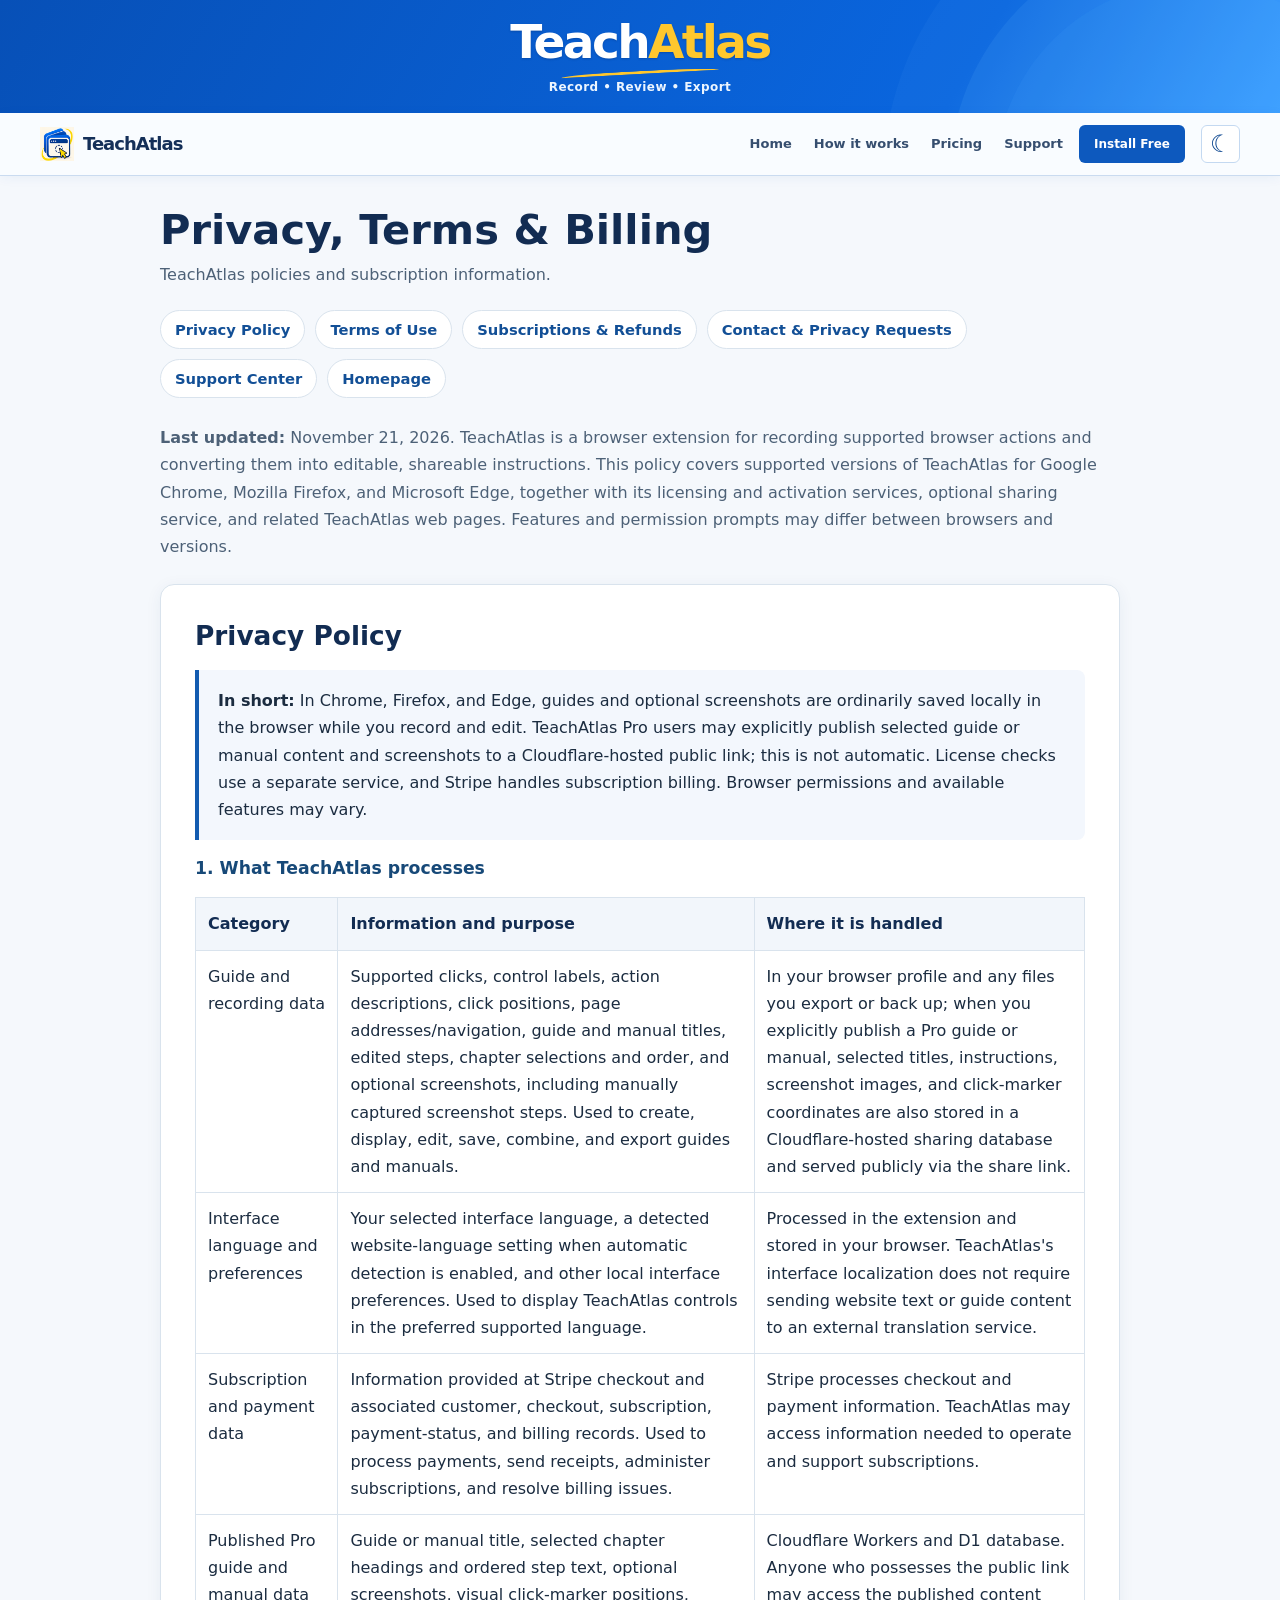
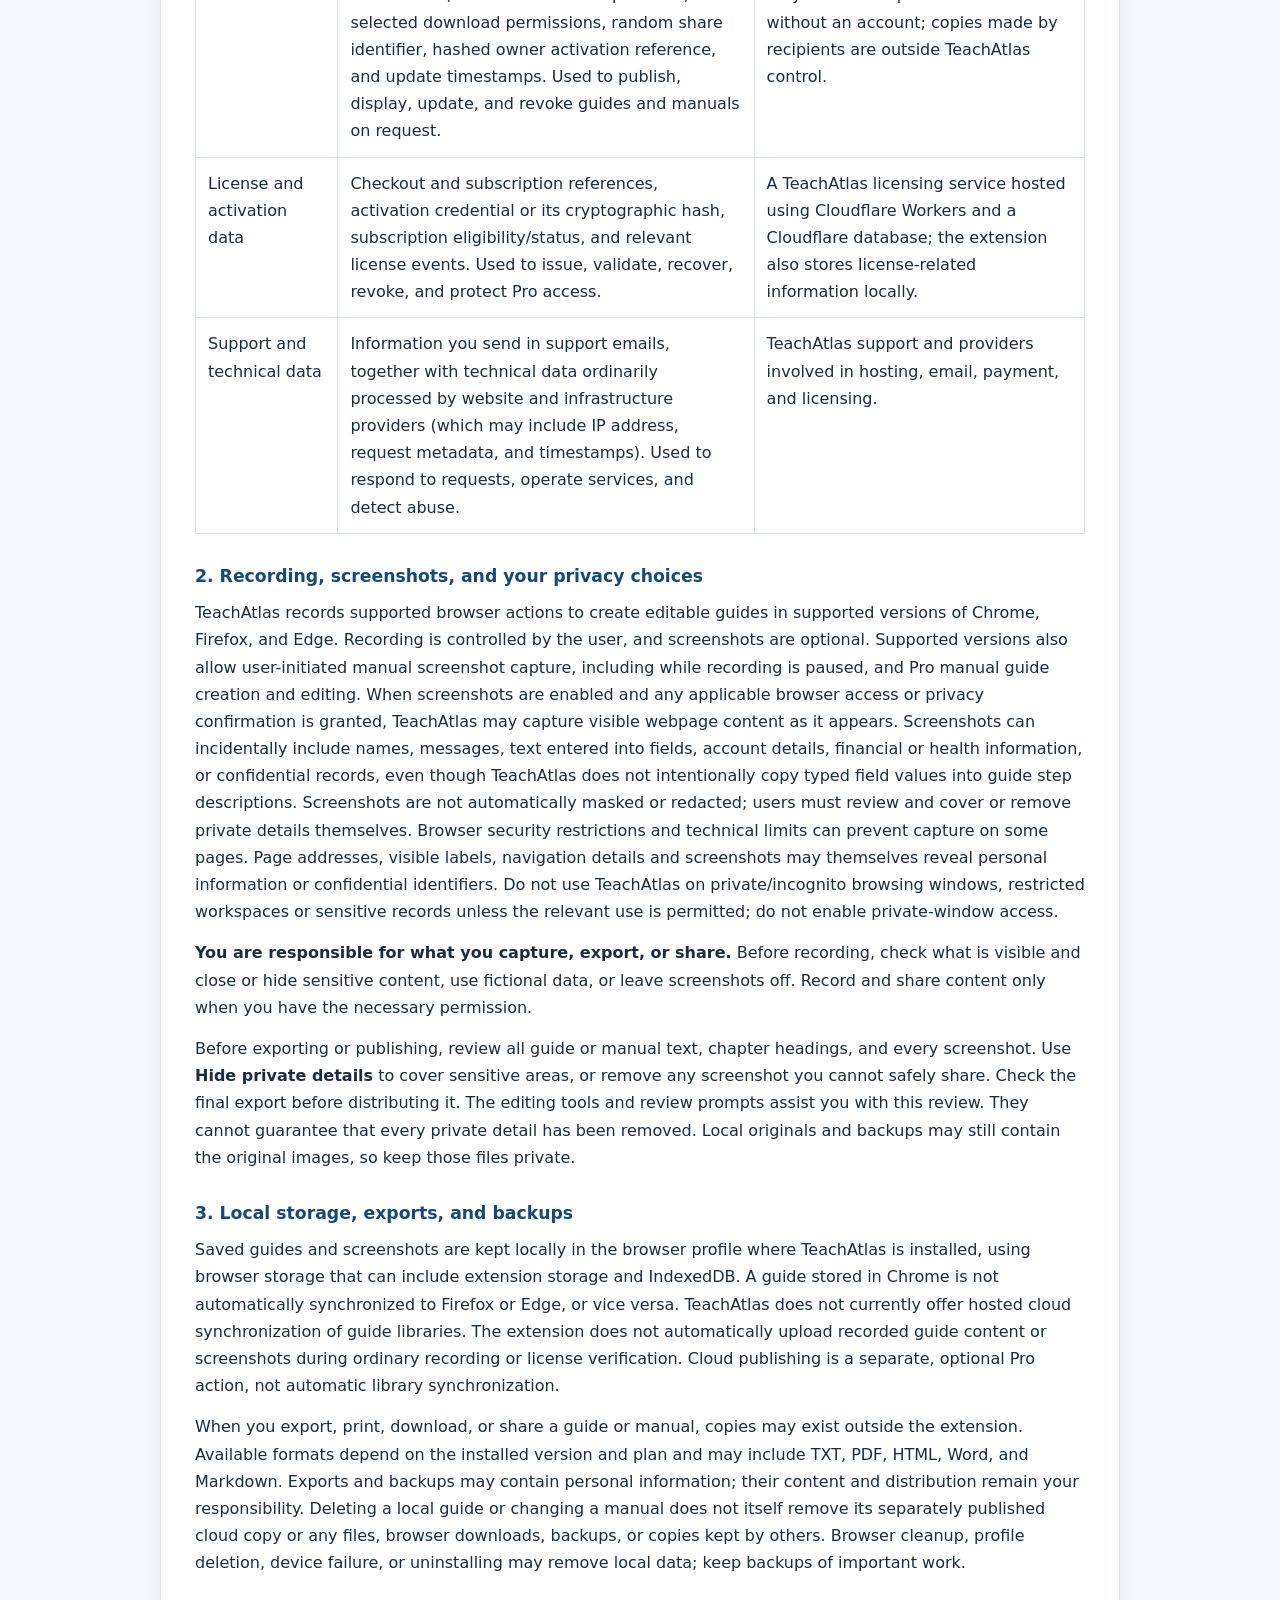
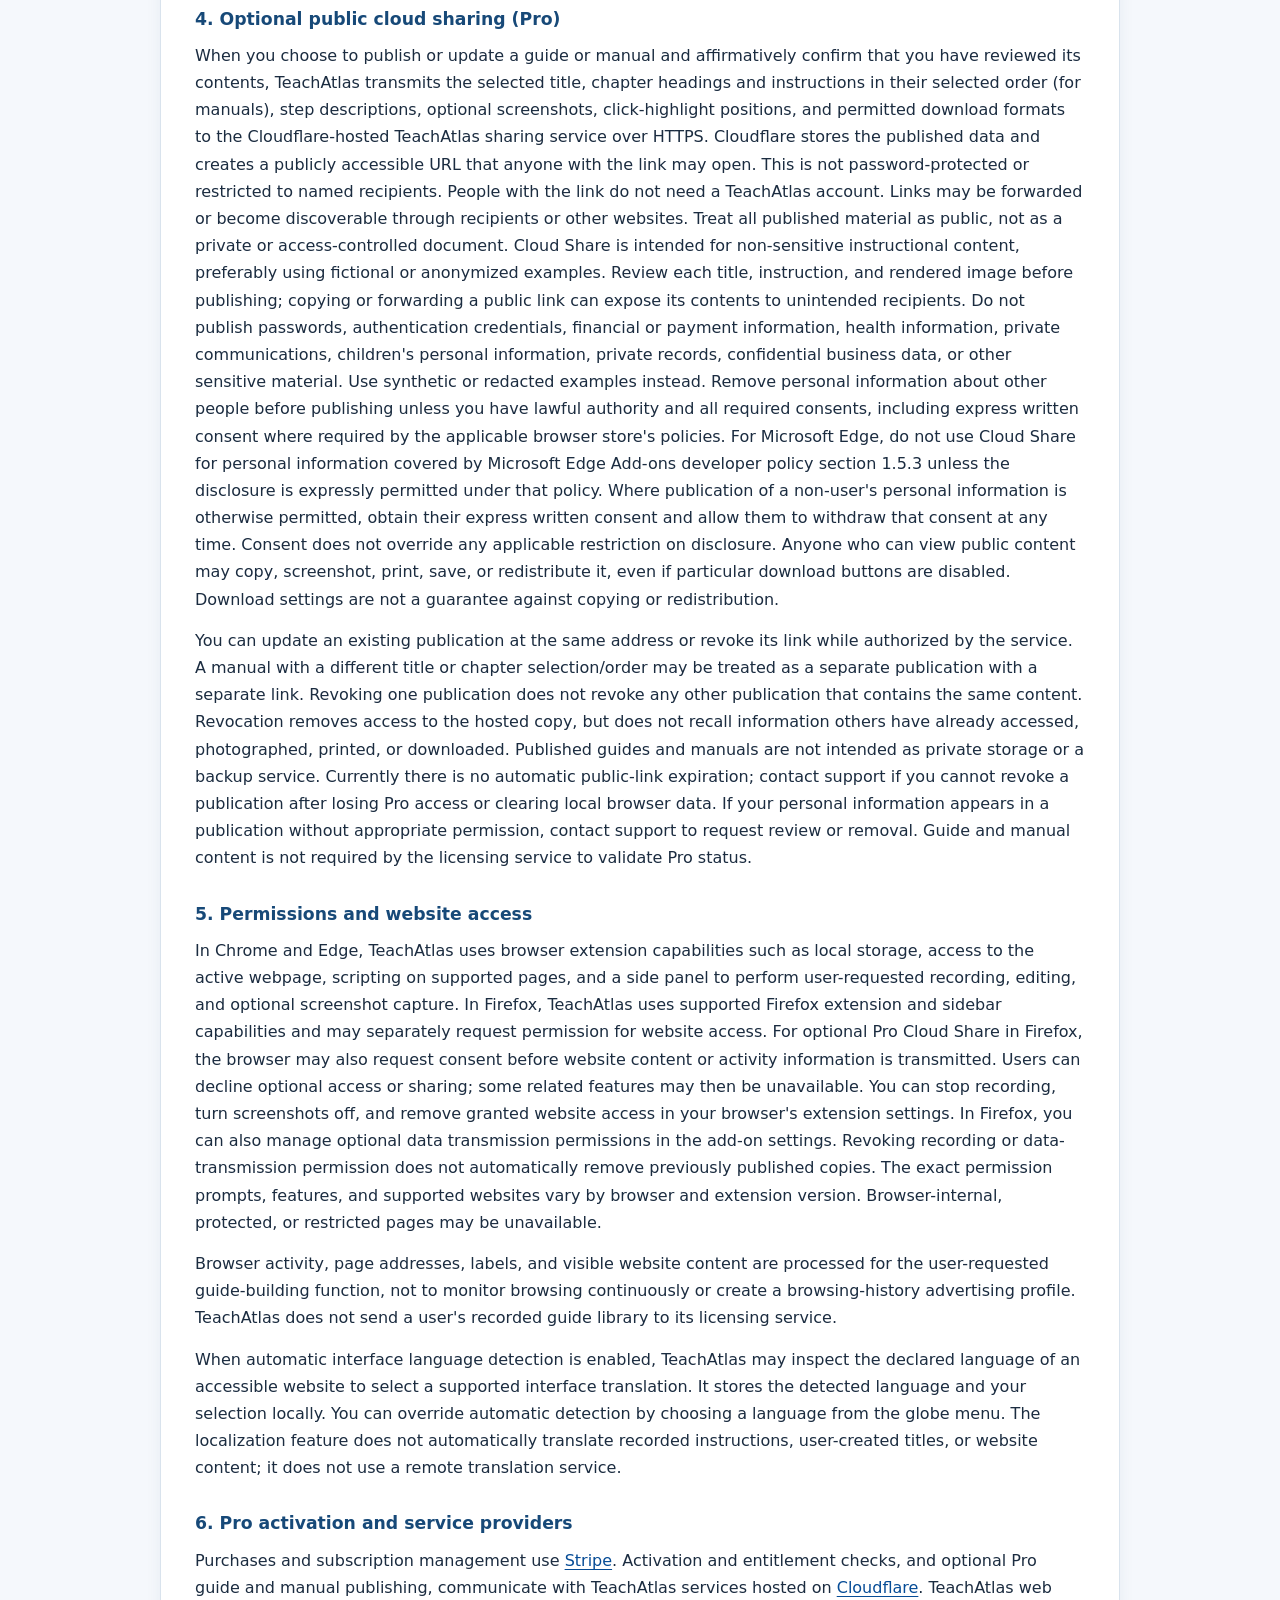
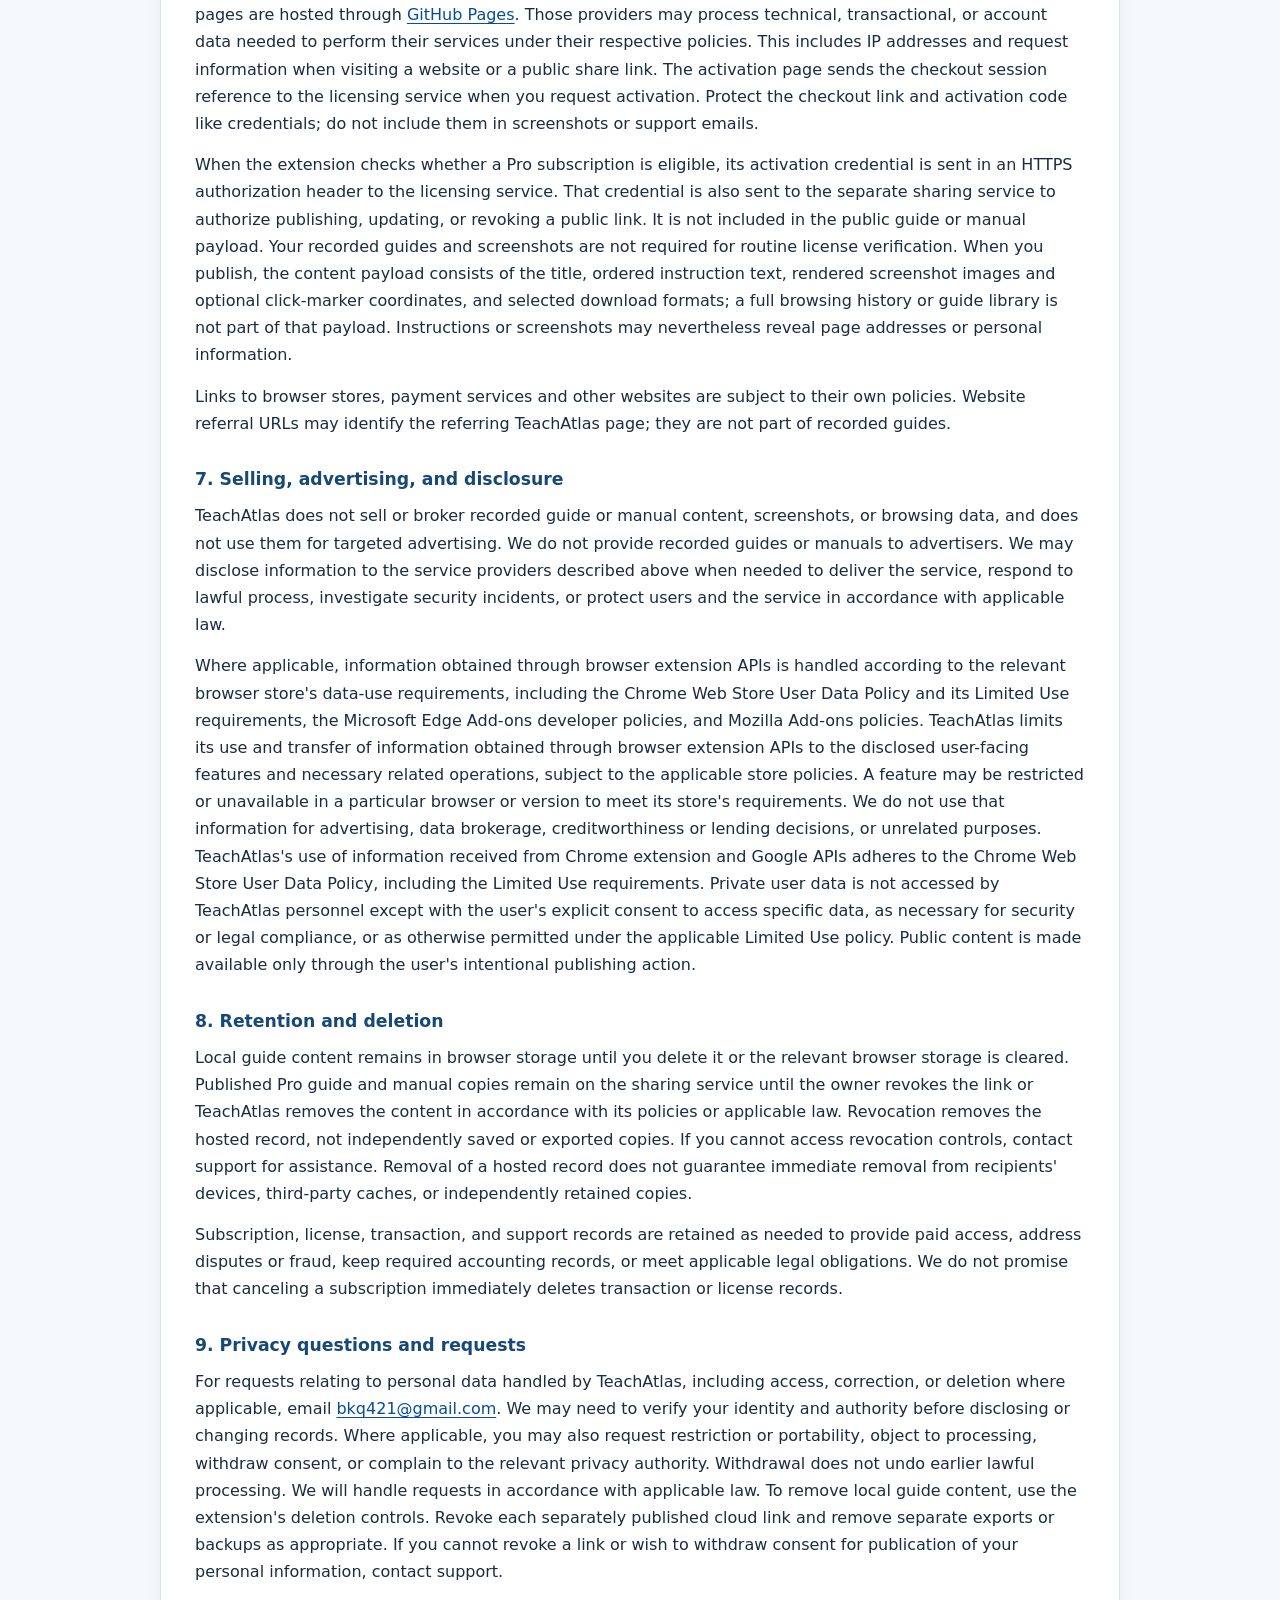
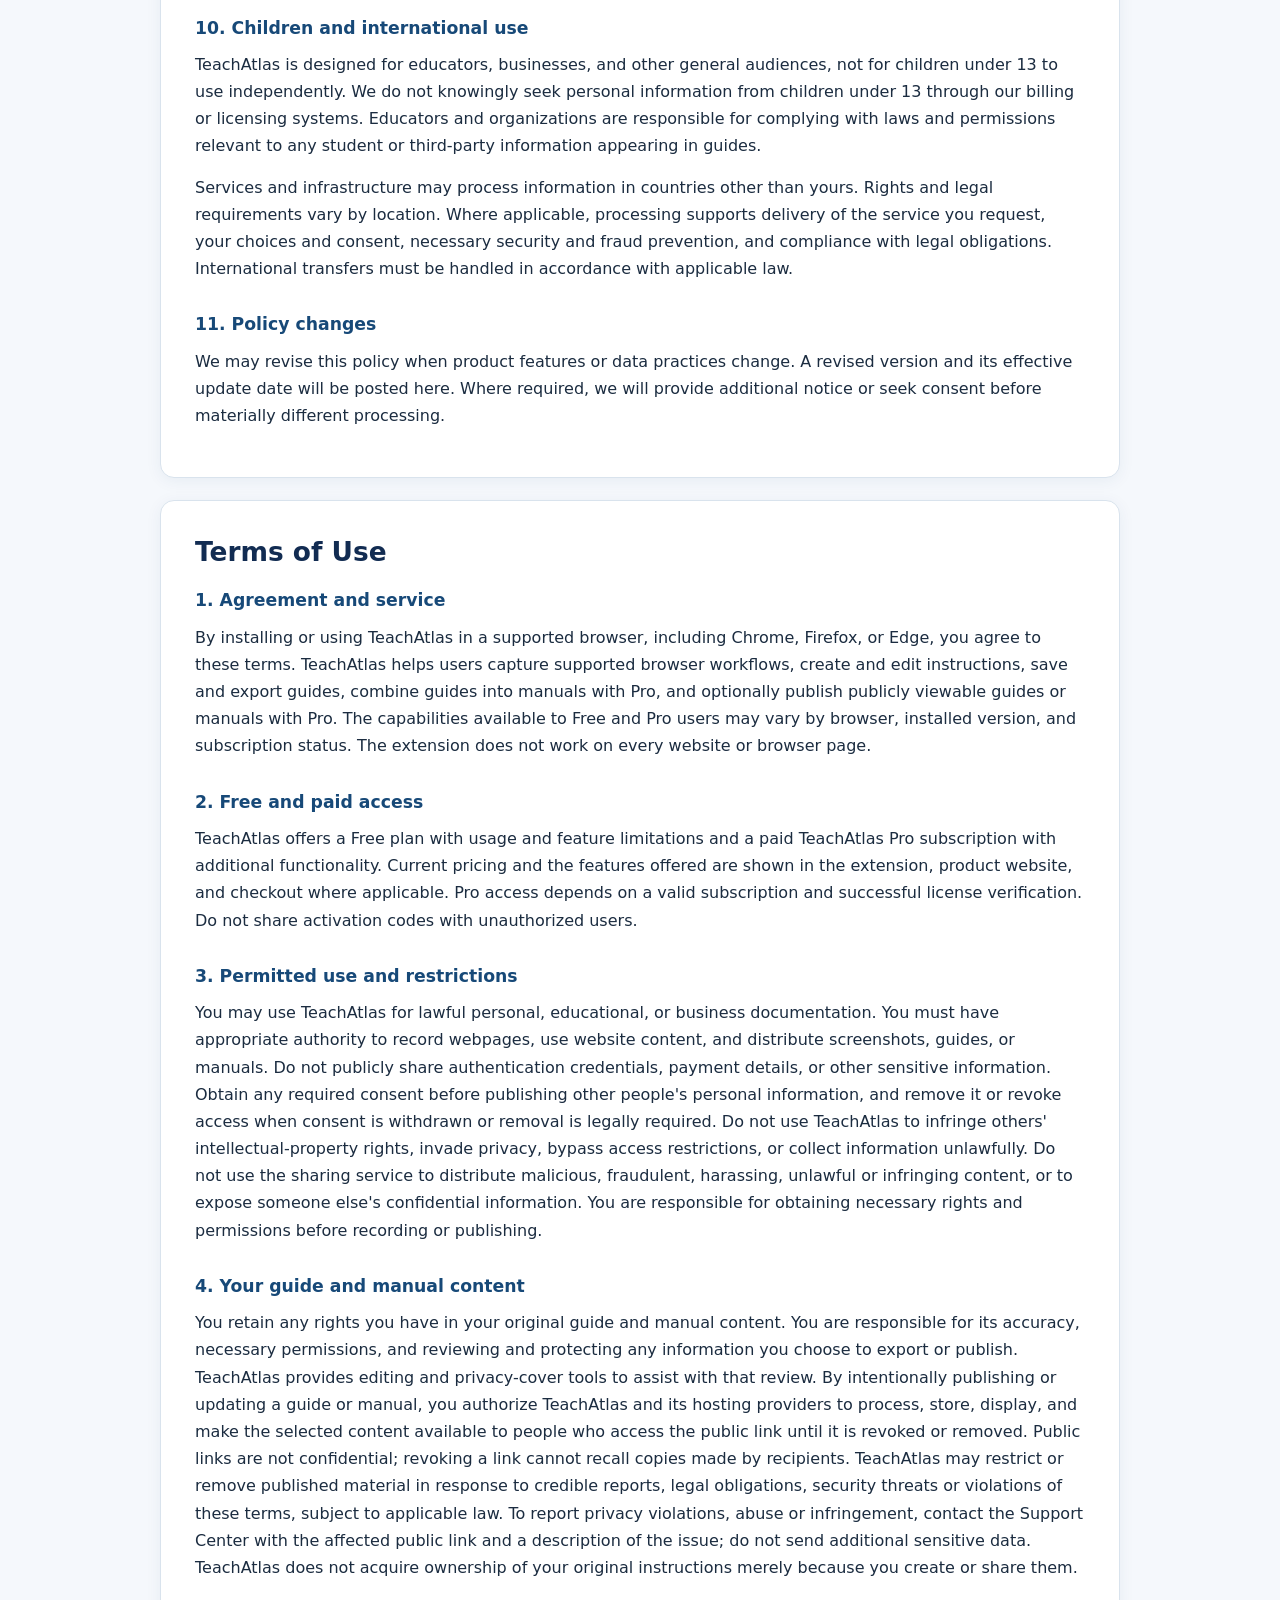
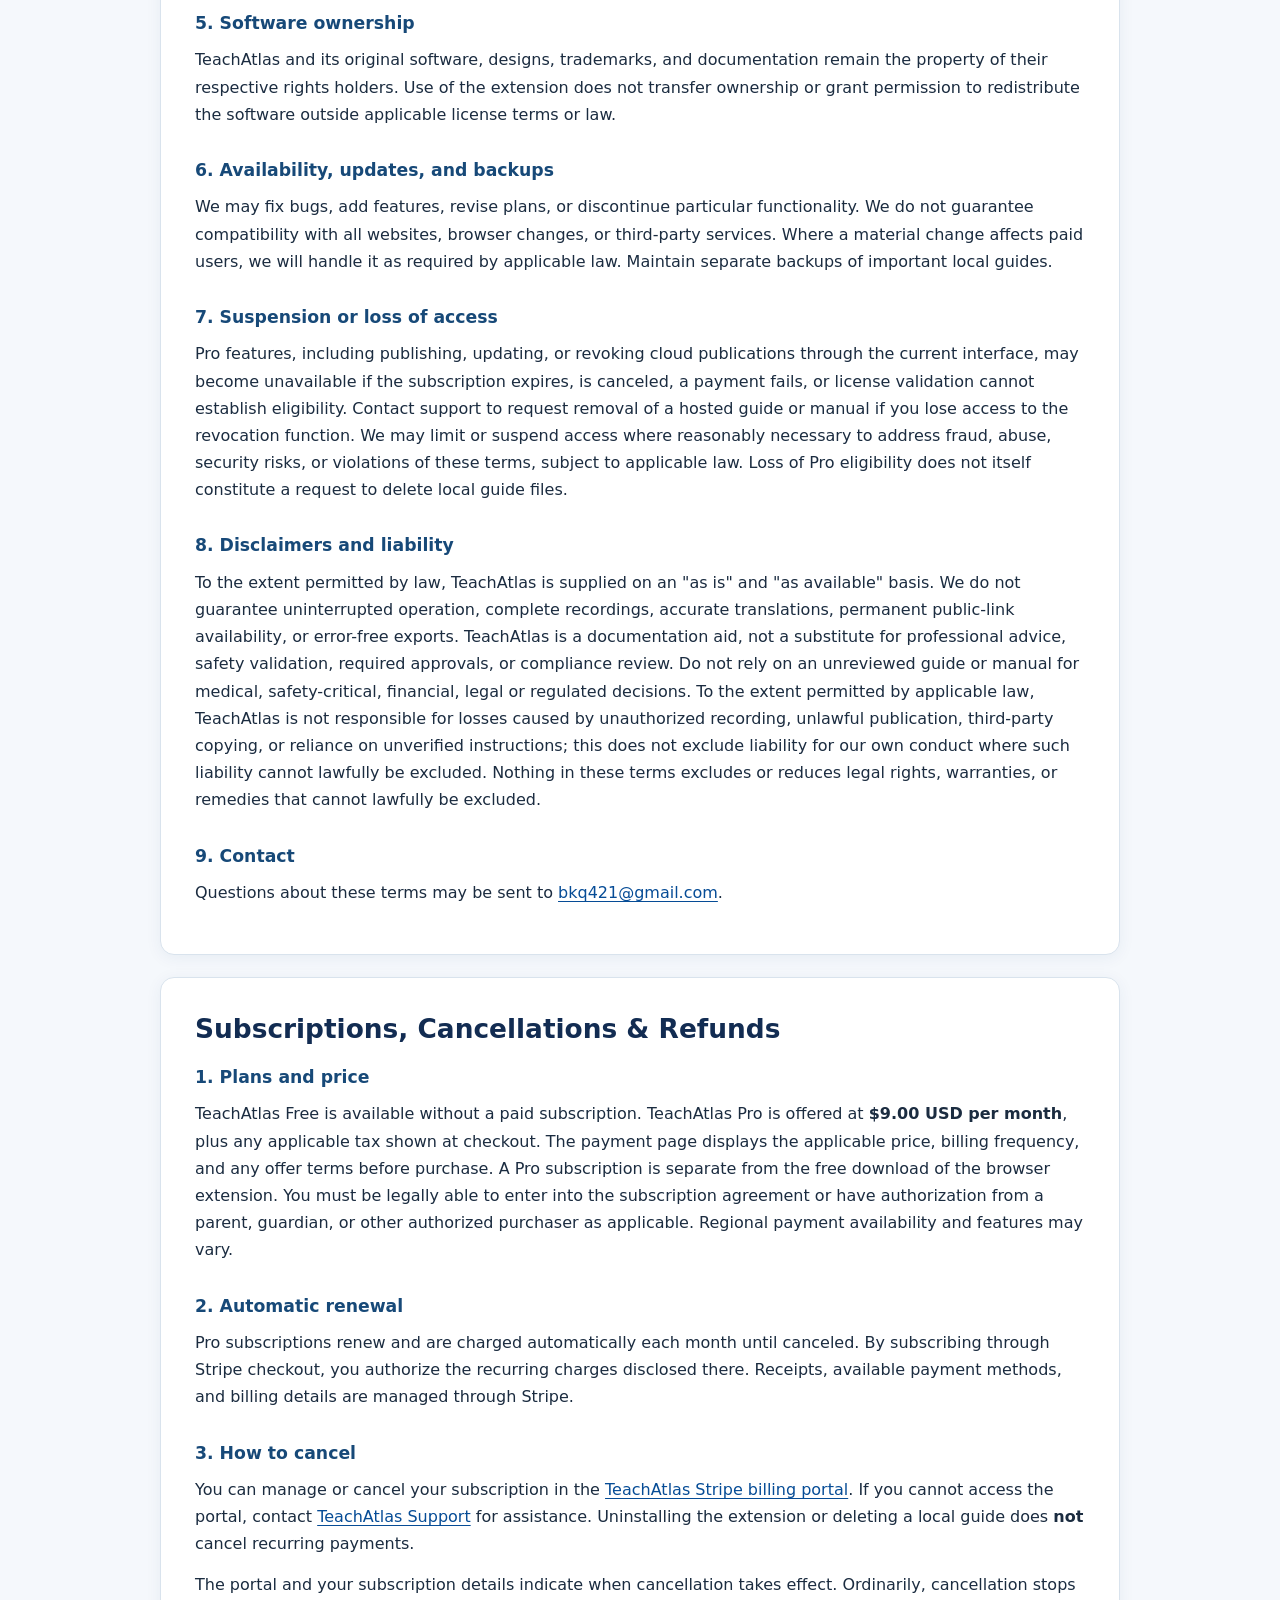
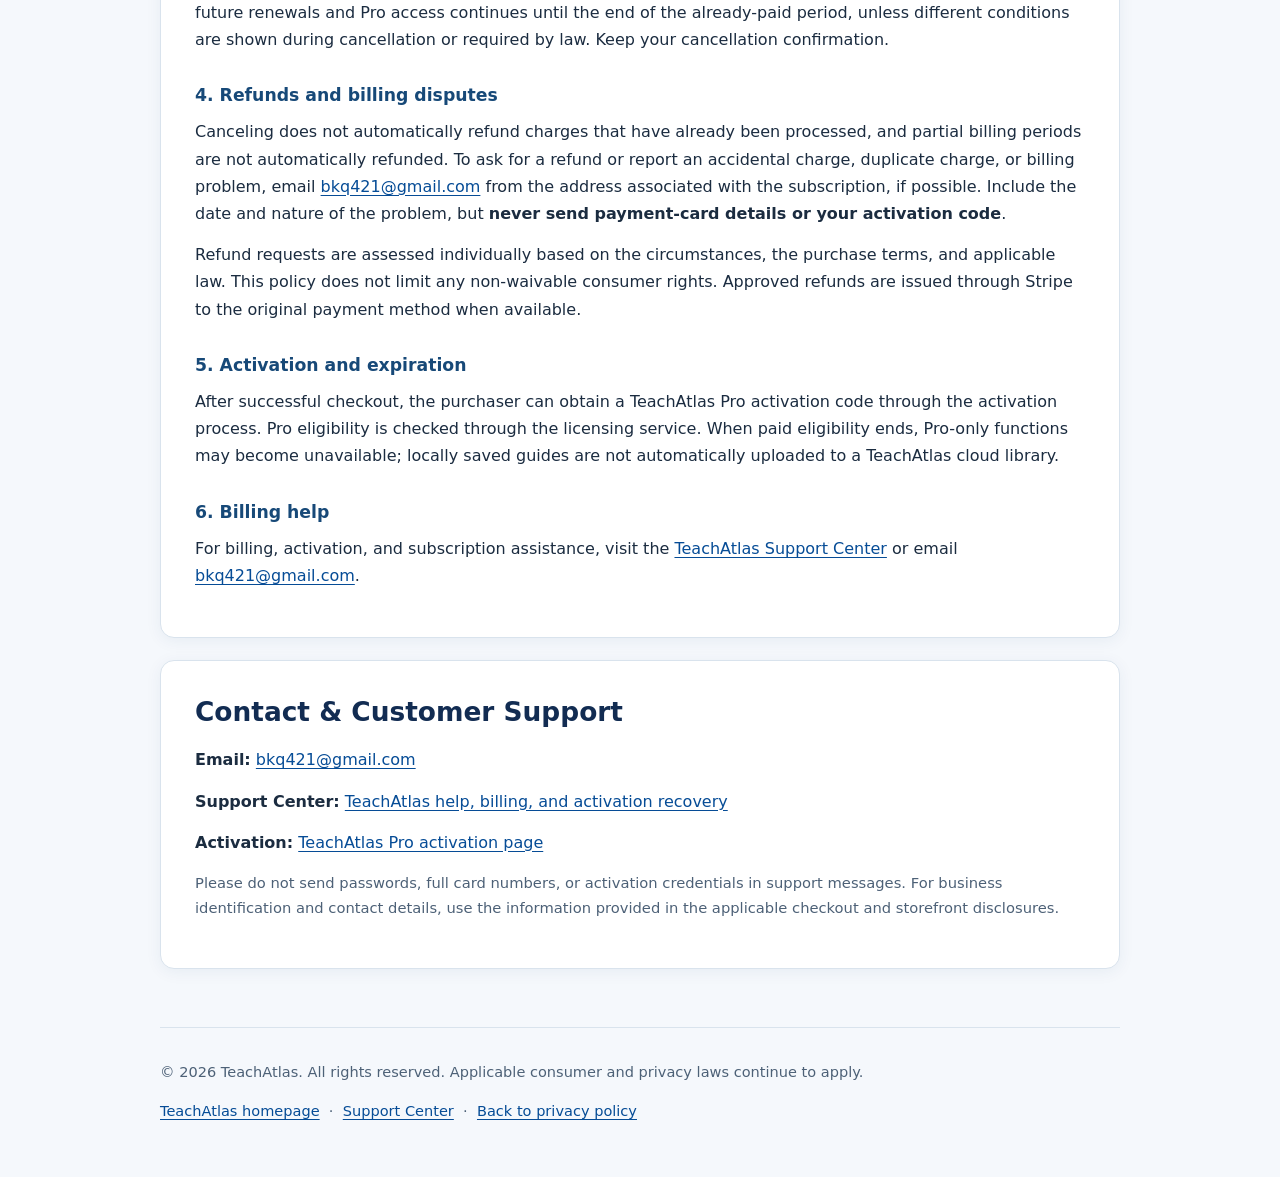
==== index.html @ c82f2f3d "Add shared dark mode toggle next to Menu on index.html" ====
<!DOCTYPE html>
<html lang="en">
<head>
  <meta name="google-site-verification" content="cXAoBAqtEDsNp_oUSElmo6HVXO2nb0mPOv6EMpAOVME" />
  <meta charset="utf-8">
  <meta name="viewport" content="width=device-width, initial-scale=1">
  <meta name="description" content="TeachAtlas privacy policy for Chrome, Firefox, and Edge, including guide recording, manual building, interface localization, optional screenshots, Cloud Share, subscriptions, cancellations, refunds, and support.">
  <title>TeachAtlas | Privacy, Terms & Billing</title>
  <meta name="robots" content="index, follow">
  <!-- The directory root and /index.html serve the same static file.
       Redirect bare root only; preserve explicit /index.html for store privacy links.
       No canonical here because the root URL redirects to a different page. -->
  <script>
  (function(){
    var p=window.location.pathname;
    var policyAnchor=/^#(privacy|terms|billing|contact)$/i.test(window.location.hash);
    if(p==='/teachatlas-legal/' && !policyAnchor){
      window.location.replace('home.html'+window.location.search+window.location.hash);
    }
  })();
  </script>
  <style>
    :root { color-scheme: light; --blue:#125bb0; --navy:#122c52; --muted:#4d6177; --line:#d9e3ed; --bg:#f5f8fc; --white:#fff; --yellow:#ffd94c; }
    * { box-sizing:border-box; }
    html { scroll-behavior:smooth; scroll-padding-top:1.25rem; }
    body { margin:0; font:16px/1.7 system-ui,-apple-system,"Segoe UI",Arial,sans-serif; color:#1b2c40; background:var(--bg); }
    a { color:#064c96; text-underline-offset:3px; }
    a:focus-visible { outline:3px solid #e3a600; outline-offset:3px; }
    .wrap { width:min(100% - 36px,960px); margin-inline:auto; }
    .hero { background:linear-gradient(120deg,#104a90 0%,#176cc5 100%); color:white; padding:42px 0 36px; border-bottom:5px solid var(--yellow); }
    .hero h1 { margin:0; letter-spacing:-.02em; font-size:clamp(2rem,4vw,3rem); line-height:1.15; }
    .hero p { margin:12px 0 0; max-width:670px; color:#f2f7ff; }
    nav { padding:18px 0; display:flex; gap:10px; flex-wrap:wrap; }
    nav a { background:white; border:1px solid var(--line); border-radius:20px; color:#124f96; padding:6px 14px; font-size:.92rem; text-decoration:none; font-weight:650; }
    main { padding-bottom:36px; }
    .intro { margin:8px 0 24px; color:var(--muted); }
    .section { background:white; border:1px solid var(--line); border-radius:14px; padding:clamp(20px,4vw,34px); margin:22px 0; box-shadow:0 3px 16px #173d6810; }
    h2 { margin:0 0 18px; font-size:1.65rem; line-height:1.25; color:var(--navy); }
    h3 { font-size:1.08rem; color:#174978; margin:28px 0 7px; }
    h3:first-of-type { margin-top:14px; }
    p { margin:8px 0 14px; }
    ul { padding-left:1.35rem; }
    li { margin:6px 0; }
    .summary { padding:17px 19px; border-left:4px solid var(--blue); background:#f3f7fd; border-radius:0 8px 8px 0; }
    .small { font-size:.92rem; color:var(--muted); }
    .data-table { width:100%; border-collapse:collapse; margin:14px 0 22px; }
    .data-table th,.data-table td { padding:12px; border:1px solid var(--line); text-align:left; vertical-align:top; }
    .data-table th { background:#f2f6fb; color:var(--navy); }
    footer { border-top:1px solid var(--line); color:var(--muted); padding:24px 0 40px; font-size:.91rem; }
    @media (max-width:650px) { .data-table, .data-table tbody, .data-table tr, .data-table th, .data-table td { display:block; } .data-table thead { display:none; } .data-table tr { margin:12px 0; border:1px solid var(--line); border-radius:8px; overflow:hidden; } .data-table th,.data-table td { border:0; } .data-table td:before { content:attr(data-label); display:block; font-weight:700; color:var(--navy); } }
    @media (prefers-reduced-motion:reduce) { html { scroll-behavior:auto; } }
  </style>
<script>try{if(localStorage.getItem("ta_site_dark_mode")==="dark")document.documentElement.setAttribute("data-ta-theme","dark")}catch(_){}</script>
<script src="teachatlas-theme.js" defer></script>
<link rel="stylesheet" href="teachatlas-site-header.css">
</head>
<body>
<a class="ta-site-skip" href="#main">Skip to content</a>
<div class="ta-site-banner" role="banner">
  <div class="ta-site-banner-inner">
    <a class="ta-site-wordmark" href="home.html" aria-label="TeachAtlas homepage">Teach<span>Atlas</span></a>
    <span class="ta-site-swoosh" aria-hidden="true"></span>
    <p class="ta-site-tagline" lang="en">Record • Review • Export</p>
  </div>
</div>
<div class="ta-site-bar">
  <div class="ta-site-container">
    <a class="ta-site-home" href="home.html" aria-label="TeachAtlas homepage">
      <img src="teachatlas-store-icon.png" alt="" width="34" height="34">
      <span>TeachAtlas</span>
    </a>
    <nav class="ta-site-desktop-nav" aria-label="Main navigation">
      <a href="home.html">Home</a>
      <a href="home.html#how">How it works</a>
      <a href="home.html#pricing">Pricing</a>
      <a href="support.html">Support</a>
    </nav>
    <a class="ta-site-install" href="https://chromewebstore.google.com/detail/hfdninhgfekgelahihnpicfgckiepjgm?utm_source=teachatlas_website&amp;utm_medium=referral&amp;utm_campaign=global_header">Install Free</a>
    <details class="ta-site-mobile-menu">
      <summary aria-label="Open website menu"><span class="ta-site-bars" aria-hidden="true">☰</span> Menu</summary>
      <nav class="ta-site-mobile-links" aria-label="Mobile navigation">
        <a href="home.html">Home</a>
        <a href="home.html#how">How it works</a>
        <a href="home.html#pricing">Pricing</a>
        <a href="support.html">Support</a>
        <a href="index.html#privacy">Privacy &amp; Terms</a>
      </nav>
    </details>
    <button type="button" class="ta-site-theme-toggle" id="ta-theme-toggle" aria-label="Switch to dark mode" aria-pressed="false" title="Switch to dark mode">
      <span class="ta-site-moon" aria-hidden="true">☾</span><span class="ta-site-sun" aria-hidden="true">☀</span>
    </button>
  </div>
</div>
<div class="wrap" style="padding:29px 0 4px">
  <h1 style="margin:0 0 6px;font-size:clamp(1.9rem,4vw,2.6rem);line-height:1.2;color:#122c52">Privacy, Terms &amp; Billing</h1>
  <p style="margin:0;color:#4d6177">TeachAtlas policies and subscription information.</p>
</div>
<div class="wrap">
  <nav aria-label="Legal information navigation">
    <a href="#privacy">Privacy Policy</a>
    <a href="#terms">Terms of Use</a>
    <a href="#billing">Subscriptions &amp; Refunds</a>
    <a href="#contact">Contact &amp; Privacy Requests</a>
    <a href="support.html">Support Center</a>
    <a href="home.html">Homepage</a>
  </nav>
  <main id="main">
    <p class="intro"><strong>Last updated:</strong> November 21, 2026. TeachAtlas is a browser extension for recording supported browser actions and converting them into editable, shareable instructions. This policy covers supported versions of TeachAtlas for Google Chrome, Mozilla Firefox, and Microsoft Edge, together with its licensing and activation services, optional sharing service, and related TeachAtlas web pages. Features and permission prompts may differ between browsers and versions.</p>
    <section id="privacy" class="section" aria-labelledby="privacy-title">
      <h2 id="privacy-title">Privacy Policy</h2>
      <p class="summary"><strong>In short:</strong> In Chrome, Firefox, and Edge, guides and optional screenshots are ordinarily saved locally in the browser while you record and edit. TeachAtlas Pro users may explicitly publish selected guide or manual content and screenshots to a Cloudflare-hosted public link; this is not automatic. License checks use a separate service, and Stripe handles subscription billing. Browser permissions and available features may vary.</p>

      <h3>1. What TeachAtlas processes</h3>
      <table class="data-table">
        <thead><tr><th scope="col">Category</th><th scope="col">Information and purpose</th><th scope="col">Where it is handled</th></tr></thead>
        <tbody>
          <tr><td data-label="Category">Guide and recording data</td><td data-label="Information and purpose">Supported clicks, control labels, action descriptions, click positions, page addresses/navigation, guide and manual titles, edited steps, chapter selections and order, and optional screenshots, including manually captured screenshot steps. Used to create, display, edit, save, combine, and export guides and manuals.</td><td data-label="Where it is handled">In your browser profile and any files you export or back up; when you explicitly publish a Pro guide or manual, selected titles, instructions, screenshot images, and click-marker coordinates are also stored in a Cloudflare-hosted sharing database and served publicly via the share link.</td></tr>
          <tr><td data-label="Category">Interface language and preferences</td><td data-label="Information and purpose">Your selected interface language, a detected website-language setting when automatic detection is enabled, and other local interface preferences. Used to display TeachAtlas controls in the preferred supported language.</td><td data-label="Where it is handled">Processed in the extension and stored in your browser. TeachAtlas's interface localization does not require sending website text or guide content to an external translation service.</td></tr>
          <tr><td data-label="Category">Subscription and payment data</td><td data-label="Information and purpose">Information provided at Stripe checkout and associated customer, checkout, subscription, payment-status, and billing records. Used to process payments, send receipts, administer subscriptions, and resolve billing issues.</td><td data-label="Where it is handled">Stripe processes checkout and payment information. TeachAtlas may access information needed to operate and support subscriptions.</td></tr>
          <tr><td data-label="Category">Published Pro guide and manual data</td><td data-label="Information and purpose">Guide or manual title, selected chapter headings and ordered step text, optional screenshots, visual click-marker positions, selected download permissions, random share identifier, hashed owner activation reference, and update timestamps. Used to publish, display, update, and revoke guides and manuals on request.</td><td data-label="Where it is handled">Cloudflare Workers and D1 database. Anyone who possesses the public link may access the published content without an account; copies made by recipients are outside TeachAtlas control.</td></tr>
          <tr><td data-label="Category">License and activation data</td><td data-label="Information and purpose">Checkout and subscription references, activation credential or its cryptographic hash, subscription eligibility/status, and relevant license events. Used to issue, validate, recover, revoke, and protect Pro access.</td><td data-label="Where it is handled">A TeachAtlas licensing service hosted using Cloudflare Workers and a Cloudflare database; the extension also stores license-related information locally.</td></tr>
          <tr><td data-label="Category">Support and technical data</td><td data-label="Information and purpose">Information you send in support emails, together with technical data ordinarily processed by website and infrastructure providers (which may include IP address, request metadata, and timestamps). Used to respond to requests, operate services, and detect abuse.</td><td data-label="Where it is handled">TeachAtlas support and providers involved in hosting, email, payment, and licensing.</td></tr>
        </tbody>
      </table>

      <h3>2. Recording, screenshots, and your privacy choices</h3>
      <p>TeachAtlas records supported browser actions to create editable guides in supported versions of Chrome, Firefox, and Edge. Recording is controlled by the user, and screenshots are optional. Supported versions also allow user-initiated manual screenshot capture, including while recording is paused, and Pro manual guide creation and editing. When screenshots are enabled and any applicable browser access or privacy confirmation is granted, TeachAtlas may capture visible webpage content as it appears. Screenshots can incidentally include names, messages, text entered into fields, account details, financial or health information, or confidential records, even though TeachAtlas does not intentionally copy typed field values into guide step descriptions. Screenshots are not automatically masked or redacted; users must review and cover or remove private details themselves. Browser security restrictions and technical limits can prevent capture on some pages. Page addresses, visible labels, navigation details and screenshots may themselves reveal personal information or confidential identifiers. Do not use TeachAtlas on private/incognito browsing windows, restricted workspaces or sensitive records unless the relevant use is permitted; do not enable private-window access.</p>
      <p><strong>You are responsible for what you capture, export, or share.</strong> Before recording, check what is visible and close or hide sensitive content, use fictional data, or leave screenshots off. Record and share content only when you have the necessary permission.</p>
      <p>Before exporting or publishing, review all guide or manual text, chapter headings, and every screenshot. Use <strong>Hide private details</strong> to cover sensitive areas, or remove any screenshot you cannot safely share. Check the final export before distributing it. The editing tools and review prompts assist you with this review. They cannot guarantee that every private detail has been removed. Local originals and backups may still contain the original images, so keep those files private.</p>

      <h3>3. Local storage, exports, and backups</h3>
      <p>Saved guides and screenshots are kept locally in the browser profile where TeachAtlas is installed, using browser storage that can include extension storage and IndexedDB. A guide stored in Chrome is not automatically synchronized to Firefox or Edge, or vice versa. TeachAtlas does not currently offer hosted cloud synchronization of guide libraries. The extension does not automatically upload recorded guide content or screenshots during ordinary recording or license verification. Cloud publishing is a separate, optional Pro action, not automatic library synchronization.</p>
      <p>When you export, print, download, or share a guide or manual, copies may exist outside the extension. Available formats depend on the installed version and plan and may include TXT, PDF, HTML, Word, and Markdown. Exports and backups may contain personal information; their content and distribution remain your responsibility. Deleting a local guide or changing a manual does not itself remove its separately published cloud copy or any files, browser downloads, backups, or copies kept by others. Browser cleanup, profile deletion, device failure, or uninstalling may remove local data; keep backups of important work.</p>

      <h3>4. Optional public cloud sharing (Pro)</h3>
      <p>When you choose to publish or update a guide or manual and affirmatively confirm that you have reviewed its contents, TeachAtlas transmits the selected title, chapter headings and instructions in their selected order (for manuals), step descriptions, optional screenshots, click-highlight positions, and permitted download formats to the Cloudflare-hosted TeachAtlas sharing service over HTTPS. Cloudflare stores the published data and creates a publicly accessible URL that anyone with the link may open. This is not password-protected or restricted to named recipients. People with the link do not need a TeachAtlas account. Links may be forwarded or become discoverable through recipients or other websites. Treat all published material as public, not as a private or access-controlled document. Cloud Share is intended for non-sensitive instructional content, preferably using fictional or anonymized examples. Review each title, instruction, and rendered image before publishing; copying or forwarding a public link can expose its contents to unintended recipients. Do not publish passwords, authentication credentials, financial or payment information, health information, private communications, children's personal information, private records, confidential business data, or other sensitive material. Use synthetic or redacted examples instead. Remove personal information about other people before publishing unless you have lawful authority and all required consents, including express written consent where required by the applicable browser store's policies. For Microsoft Edge, do not use Cloud Share for personal information covered by Microsoft Edge Add-ons developer policy section 1.5.3 unless the disclosure is expressly permitted under that policy. Where publication of a non-user's personal information is otherwise permitted, obtain their express written consent and allow them to withdraw that consent at any time. Consent does not override any applicable restriction on disclosure. Anyone who can view public content may copy, screenshot, print, save, or redistribute it, even if particular download buttons are disabled. Download settings are not a guarantee against copying or redistribution.</p>
      <p>You can update an existing publication at the same address or revoke its link while authorized by the service. A manual with a different title or chapter selection/order may be treated as a separate publication with a separate link. Revoking one publication does not revoke any other publication that contains the same content. Revocation removes access to the hosted copy, but does not recall information others have already accessed, photographed, printed, or downloaded. Published guides and manuals are not intended as private storage or a backup service. Currently there is no automatic public-link expiration; contact support if you cannot revoke a publication after losing Pro access or clearing local browser data. If your personal information appears in a publication without appropriate permission, contact support to request review or removal. Guide and manual content is not required by the licensing service to validate Pro status.</p>

      <h3>5. Permissions and website access</h3>
      <p>In Chrome and Edge, TeachAtlas uses browser extension capabilities such as local storage, access to the active webpage, scripting on supported pages, and a side panel to perform user-requested recording, editing, and optional screenshot capture. In Firefox, TeachAtlas uses supported Firefox extension and sidebar capabilities and may separately request permission for website access. For optional Pro Cloud Share in Firefox, the browser may also request consent before website content or activity information is transmitted. Users can decline optional access or sharing; some related features may then be unavailable. You can stop recording, turn screenshots off, and remove granted website access in your browser's extension settings. In Firefox, you can also manage optional data transmission permissions in the add-on settings. Revoking recording or data-transmission permission does not automatically remove previously published copies. The exact permission prompts, features, and supported websites vary by browser and extension version. Browser-internal, protected, or restricted pages may be unavailable.</p>
      <p>Browser activity, page addresses, labels, and visible website content are processed for the user-requested guide-building function, not to monitor browsing continuously or create a browsing-history advertising profile. TeachAtlas does not send a user's recorded guide library to its licensing service.</p>

      <p>When automatic interface language detection is enabled, TeachAtlas may inspect the declared language of an accessible website to select a supported interface translation. It stores the detected language and your selection locally. You can override automatic detection by choosing a language from the globe menu. The localization feature does not automatically translate recorded instructions, user-created titles, or website content; it does not use a remote translation service.</p>

      <h3>6. Pro activation and service providers</h3>
      <p>Purchases and subscription management use <a href="https://stripe.com/privacy" rel="noopener noreferrer">Stripe</a>. Activation and entitlement checks, and optional Pro guide and manual publishing, communicate with TeachAtlas services hosted on <a href="https://www.cloudflare.com/privacypolicy/" rel="noopener noreferrer">Cloudflare</a>. TeachAtlas web pages are hosted through <a href="https://docs.github.com/en/site-policy/privacy-policies/github-general-privacy-statement" rel="noopener noreferrer">GitHub Pages</a>. Those providers may process technical, transactional, or account data needed to perform their services under their respective policies. This includes IP addresses and request information when visiting a website or a public share link. The activation page sends the checkout session reference to the licensing service when you request activation. Protect the checkout link and activation code like credentials; do not include them in screenshots or support emails.</p>
      <p>When the extension checks whether a Pro subscription is eligible, its activation credential is sent in an HTTPS authorization header to the licensing service. That credential is also sent to the separate sharing service to authorize publishing, updating, or revoking a public link. It is not included in the public guide or manual payload. Your recorded guides and screenshots are not required for routine license verification. When you publish, the content payload consists of the title, ordered instruction text, rendered screenshot images and optional click-marker coordinates, and selected download formats; a full browsing history or guide library is not part of that payload. Instructions or screenshots may nevertheless reveal page addresses or personal information.</p>

      <p>Links to browser stores, payment services and other websites are subject to their own policies. Website referral URLs may identify the referring TeachAtlas page; they are not part of recorded guides.</p>

      <h3>7. Selling, advertising, and disclosure</h3>
      <p>TeachAtlas does not sell or broker recorded guide or manual content, screenshots, or browsing data, and does not use them for targeted advertising. We do not provide recorded guides or manuals to advertisers. We may disclose information to the service providers described above when needed to deliver the service, respond to lawful process, investigate security incidents, or protect users and the service in accordance with applicable law.</p>
      <p>Where applicable, information obtained through browser extension APIs is handled according to the relevant browser store's data-use requirements, including the Chrome Web Store User Data Policy and its Limited Use requirements, the Microsoft Edge Add-ons developer policies, and Mozilla Add-ons policies. TeachAtlas limits its use and transfer of information obtained through browser extension APIs to the disclosed user-facing features and necessary related operations, subject to the applicable store policies. A feature may be restricted or unavailable in a particular browser or version to meet its store's requirements. We do not use that information for advertising, data brokerage, creditworthiness or lending decisions, or unrelated purposes. TeachAtlas's use of information received from Chrome extension and Google APIs adheres to the Chrome Web Store User Data Policy, including the Limited Use requirements. Private user data is not accessed by TeachAtlas personnel except with the user's explicit consent to access specific data, as necessary for security or legal compliance, or as otherwise permitted under the applicable Limited Use policy. Public content is made available only through the user's intentional publishing action.</p>

      <h3>8. Retention and deletion</h3>
      <p>Local guide content remains in browser storage until you delete it or the relevant browser storage is cleared. Published Pro guide and manual copies remain on the sharing service until the owner revokes the link or TeachAtlas removes the content in accordance with its policies or applicable law. Revocation removes the hosted record, not independently saved or exported copies. If you cannot access revocation controls, contact support for assistance. Removal of a hosted record does not guarantee immediate removal from recipients' devices, third-party caches, or independently retained copies.</p>
      <p>Subscription, license, transaction, and support records are retained as needed to provide paid access, address disputes or fraud, keep required accounting records, or meet applicable legal obligations. We do not promise that canceling a subscription immediately deletes transaction or license records.</p>

      <h3>9. Privacy questions and requests</h3>
      <p>For requests relating to personal data handled by TeachAtlas, including access, correction, or deletion where applicable, email <a href="mailto:bkq421@gmail.com?subject=TeachAtlas%20Privacy%20Request">bkq421@gmail.com</a>. We may need to verify your identity and authority before disclosing or changing records. Where applicable, you may also request restriction or portability, object to processing, withdraw consent, or complain to the relevant privacy authority. Withdrawal does not undo earlier lawful processing. We will handle requests in accordance with applicable law. To remove local guide content, use the extension's deletion controls. Revoke each separately published cloud link and remove separate exports or backups as appropriate. If you cannot revoke a link or wish to withdraw consent for publication of your personal information, contact support.</p>

      <h3>10. Children and international use</h3>
      <p>TeachAtlas is designed for educators, businesses, and other general audiences, not for children under 13 to use independently. We do not knowingly seek personal information from children under 13 through our billing or licensing systems. Educators and organizations are responsible for complying with laws and permissions relevant to any student or third-party information appearing in guides.</p>
      <p>Services and infrastructure may process information in countries other than yours. Rights and legal requirements vary by location. Where applicable, processing supports delivery of the service you request, your choices and consent, necessary security and fraud prevention, and compliance with legal obligations. International transfers must be handled in accordance with applicable law.</p>

      <h3>11. Policy changes</h3>
      <p>We may revise this policy when product features or data practices change. A revised version and its effective update date will be posted here. Where required, we will provide additional notice or seek consent before materially different processing.</p>
    </section>

    <section id="terms" class="section" aria-labelledby="terms-title">
      <h2 id="terms-title">Terms of Use</h2>
      <h3>1. Agreement and service</h3>
      <p>By installing or using TeachAtlas in a supported browser, including Chrome, Firefox, or Edge, you agree to these terms. TeachAtlas helps users capture supported browser workflows, create and edit instructions, save and export guides, combine guides into manuals with Pro, and optionally publish publicly viewable guides or manuals with Pro. The capabilities available to Free and Pro users may vary by browser, installed version, and subscription status. The extension does not work on every website or browser page.</p>

      <h3>2. Free and paid access</h3>
      <p>TeachAtlas offers a Free plan with usage and feature limitations and a paid TeachAtlas Pro subscription with additional functionality. Current pricing and the features offered are shown in the extension, product website, and checkout where applicable. Pro access depends on a valid subscription and successful license verification. Do not share activation codes with unauthorized users.</p>

      <h3>3. Permitted use and restrictions</h3>
      <p>You may use TeachAtlas for lawful personal, educational, or business documentation. You must have appropriate authority to record webpages, use website content, and distribute screenshots, guides, or manuals. Do not publicly share authentication credentials, payment details, or other sensitive information. Obtain any required consent before publishing other people's personal information, and remove it or revoke access when consent is withdrawn or removal is legally required. Do not use TeachAtlas to infringe others' intellectual-property rights, invade privacy, bypass access restrictions, or collect information unlawfully. Do not use the sharing service to distribute malicious, fraudulent, harassing, unlawful or infringing content, or to expose someone else's confidential information. You are responsible for obtaining necessary rights and permissions before recording or publishing.</p>

      <h3>4. Your guide and manual content</h3>
      <p>You retain any rights you have in your original guide and manual content. You are responsible for its accuracy, necessary permissions, and reviewing and protecting any information you choose to export or publish. TeachAtlas provides editing and privacy-cover tools to assist with that review. By intentionally publishing or updating a guide or manual, you authorize TeachAtlas and its hosting providers to process, store, display, and make the selected content available to people who access the public link until it is revoked or removed. Public links are not confidential; revoking a link cannot recall copies made by recipients. TeachAtlas may restrict or remove published material in response to credible reports, legal obligations, security threats or violations of these terms, subject to applicable law. To report privacy violations, abuse or infringement, contact the Support Center with the affected public link and a description of the issue; do not send additional sensitive data. TeachAtlas does not acquire ownership of your original instructions merely because you create or share them.</p>

      <h3>5. Software ownership</h3>
      <p>TeachAtlas and its original software, designs, trademarks, and documentation remain the property of their respective rights holders. Use of the extension does not transfer ownership or grant permission to redistribute the software outside applicable license terms or law.</p>

      <h3>6. Availability, updates, and backups</h3>
      <p>We may fix bugs, add features, revise plans, or discontinue particular functionality. We do not guarantee compatibility with all websites, browser changes, or third-party services. Where a material change affects paid users, we will handle it as required by applicable law. Maintain separate backups of important local guides.</p>

      <h3>7. Suspension or loss of access</h3>
      <p>Pro features, including publishing, updating, or revoking cloud publications through the current interface, may become unavailable if the subscription expires, is canceled, a payment fails, or license validation cannot establish eligibility. Contact support to request removal of a hosted guide or manual if you lose access to the revocation function. We may limit or suspend access where reasonably necessary to address fraud, abuse, security risks, or violations of these terms, subject to applicable law. Loss of Pro eligibility does not itself constitute a request to delete local guide files.</p>

      <h3>8. Disclaimers and liability</h3>
      <p>To the extent permitted by law, TeachAtlas is supplied on an "as is" and "as available" basis. We do not guarantee uninterrupted operation, complete recordings, accurate translations, permanent public-link availability, or error-free exports. TeachAtlas is a documentation aid, not a substitute for professional advice, safety validation, required approvals, or compliance review. Do not rely on an unreviewed guide or manual for medical, safety-critical, financial, legal or regulated decisions. To the extent permitted by applicable law, TeachAtlas is not responsible for losses caused by unauthorized recording, unlawful publication, third-party copying, or reliance on unverified instructions; this does not exclude liability for our own conduct where such liability cannot lawfully be excluded. Nothing in these terms excludes or reduces legal rights, warranties, or remedies that cannot lawfully be excluded.</p>

      <h3>9. Contact</h3>
      <p>Questions about these terms may be sent to <a href="mailto:bkq421@gmail.com">bkq421@gmail.com</a>.</p>
    </section>

    <section id="billing" class="section" aria-labelledby="billing-title">
      <h2 id="billing-title">Subscriptions, Cancellations &amp; Refunds</h2>
      <h3>1. Plans and price</h3>
      <p>TeachAtlas Free is available without a paid subscription. TeachAtlas Pro is offered at <strong>$9.00 USD per month</strong>, plus any applicable tax shown at checkout. The payment page displays the applicable price, billing frequency, and any offer terms before purchase. A Pro subscription is separate from the free download of the browser extension. You must be legally able to enter into the subscription agreement or have authorization from a parent, guardian, or other authorized purchaser as applicable. Regional payment availability and features may vary.</p>

      <h3>2. Automatic renewal</h3>
      <p>Pro subscriptions renew and are charged automatically each month until canceled. By subscribing through Stripe checkout, you authorize the recurring charges disclosed there. Receipts, available payment methods, and billing details are managed through Stripe.</p>

      <h3>3. How to cancel</h3>
      <p>You can manage or cancel your subscription in the <a href="https://billing.stripe.com/p/login/aFa9AV1mReOg6xP44S2wU00" rel="noopener noreferrer">TeachAtlas Stripe billing portal</a>. If you cannot access the portal, contact <a href="mailto:bkq421@gmail.com?subject=TeachAtlas%20Cancellation%20Help">TeachAtlas Support</a> for assistance. Uninstalling the extension or deleting a local guide does <strong>not</strong> cancel recurring payments.</p>
      <p>The portal and your subscription details indicate when cancellation takes effect. Ordinarily, cancellation stops future renewals and Pro access continues until the end of the already-paid period, unless different conditions are shown during cancellation or required by law. Keep your cancellation confirmation.</p>

      <h3>4. Refunds and billing disputes</h3>
      <p>Canceling does not automatically refund charges that have already been processed, and partial billing periods are not automatically refunded. To ask for a refund or report an accidental charge, duplicate charge, or billing problem, email <a href="mailto:bkq421@gmail.com?subject=TeachAtlas%20Billing%20or%20Refund%20Request">bkq421@gmail.com</a> from the address associated with the subscription, if possible. Include the date and nature of the problem, but <strong>never send payment-card details or your activation code</strong>.</p>
      <p>Refund requests are assessed individually based on the circumstances, the purchase terms, and applicable law. This policy does not limit any non-waivable consumer rights. Approved refunds are issued through Stripe to the original payment method when available.</p>

      <h3>5. Activation and expiration</h3>
      <p>After successful checkout, the purchaser can obtain a TeachAtlas Pro activation code through the activation process. Pro eligibility is checked through the licensing service. When paid eligibility ends, Pro-only functions may become unavailable; locally saved guides are not automatically uploaded to a TeachAtlas cloud library.</p>

      <h3>6. Billing help</h3>
      <p>For billing, activation, and subscription assistance, visit the <a href="support.html">TeachAtlas Support Center</a> or email <a href="mailto:bkq421@gmail.com">bkq421@gmail.com</a>.</p>
    </section>

    <section id="contact" class="section" aria-labelledby="contact-title">
      <h2 id="contact-title">Contact &amp; Customer Support</h2>
      <p><strong>Email:</strong> <a href="mailto:bkq421@gmail.com">bkq421@gmail.com</a></p>
      <p><strong>Support Center:</strong> <a href="support.html">TeachAtlas help, billing, and activation recovery</a></p>
      <p><strong>Activation:</strong> <a href="activate.html">TeachAtlas Pro activation page</a></p>
      <p class="small">Please do not send passwords, full card numbers, or activation credentials in support messages. For business identification and contact details, use the information provided in the applicable checkout and storefront disclosures.</p>
    </section>
  </main>
  <footer>
    <p>&copy; 2026 TeachAtlas. All rights reserved. Applicable consumer and privacy laws continue to apply.</p>
    <p><a href="home.html">TeachAtlas homepage</a> &nbsp;·&nbsp; <a href="support.html">Support Center</a> &nbsp;·&nbsp; <a href="#privacy">Back to privacy policy</a></p>
  </footer>
</div>
</body>
</html>
---- teachatlas-site-header.css ----
/* Shared TeachAtlas site header — sidebar-inspired branding, all pages. */
.ta-site-skip{
  position:absolute;top:-90px;left:10px;z-index:1003;
  background:#ffc72d;color:#142f58;padding:9px 14px;
  font:800 13px/1.3 system-ui,-apple-system,"Segoe UI",Arial,sans-serif;
}
.ta-site-skip:focus{top:8px}
.ta-site-banner,.ta-site-bar,.ta-site-banner *, .ta-site-bar *{box-sizing:border-box}
.ta-site-banner{
  position:relative;isolation:isolate;display:flex;align-items:center;
  justify-content:center;overflow:hidden;min-height:106px;padding:17px 12px;
  color:white;text-align:center;
  background:linear-gradient(120deg,#0750b7 0%,#0a66df 75%,#3297ff 100%);
}
.ta-site-banner::before{
  content:"";position:absolute;right:-110px;bottom:-264px;width:395px;height:395px;
  border-radius:50%;background:rgba(120,203,255,.18);
  box-shadow:0 0 0 46px rgba(130,210,255,.09),0 0 0 112px rgba(130,210,255,.045);
  z-index:-1;pointer-events:none;
}
.ta-site-banner-inner{display:flex;flex-direction:column;align-items:center;min-width:0}
.ta-site-banner .ta-site-wordmark{
  color:#fff!important;text-decoration:none!important;background:transparent!important;
  border:0!important;border-radius:0!important;box-shadow:none!important;
  font:850 clamp(34px,4vw,47px)/1.07 system-ui,-apple-system,"Segoe UI",Arial,sans-serif;
  letter-spacing:-.055em;padding:0!important;margin:0!important;
  text-shadow:0 1px 2px rgba(0,40,98,.32);
}
.ta-site-banner .ta-site-wordmark span{color:#ffc72d}
.ta-site-swoosh{
  display:block;width:158px;max-width:74%;height:6px;
  border-top:3px solid #ffc72d;border-radius:65%;
  transform:rotate(-3deg);margin:4px auto 0;
}
.ta-site-banner .ta-site-tagline{
  margin:2px 0 0!important;padding:0!important;
  font:650 12px/1.4 system-ui,-apple-system,"Segoe UI",Arial,sans-serif;
  letter-spacing:.035em;color:#edf6ff!important;white-space:nowrap;
}
.ta-site-bar{
  position:sticky;top:0;z-index:1000;
  background:rgba(249,252,255,.98);border-bottom:1px solid #cadbf0;
  box-shadow:0 2px 11px rgba(7,80,183,.06);
  -webkit-backdrop-filter:blur(13px);backdrop-filter:blur(13px);
}
.ta-site-container{
  width:min(1200px,calc(100% - 38px));min-height:62px;margin:0 auto;
  display:flex;align-items:center;gap:16px;
}
.ta-site-bar .ta-site-home{
  display:inline-flex;align-items:center;gap:9px;flex:0 0 auto;margin-right:auto;
  padding:0!important;text-decoration:none!important;background:transparent!important;
  border:0!important;border-radius:0!important;
  color:#142f58!important;font:850 18px/1.2 system-ui,-apple-system,"Segoe UI",Arial,sans-serif;
  letter-spacing:-.055em;white-space:nowrap;
}
.ta-site-home img{width:34px;height:34px;object-fit:contain;display:block}
.ta-site-bar .ta-site-desktop-nav{
  display:flex!important;align-items:center;flex-wrap:nowrap;
  gap:22px!important;margin:0!important;padding:0!important;
  min-height:0!important;width:auto!important;background:none!important;
  border:0!important;box-shadow:none!important;
}
.ta-site-bar .ta-site-desktop-nav a{
  color:#364e6f!important;background:transparent!important;border:0!important;
  border-radius:0!important;box-shadow:none!important;
  padding:0!important;margin:0!important;white-space:nowrap;
  text-decoration:none!important;
  font:750 13px/1.35 system-ui,-apple-system,"Segoe UI",Arial,sans-serif;
}
.ta-site-bar .ta-site-desktop-nav a:hover{color:#0d59be!important}
.ta-site-bar .ta-site-install{
  display:inline-flex;align-items:center;justify-content:center;flex:0 0 auto;
  min-height:38px;padding:9px 15px!important;margin:0!important;
  color:#fff!important;background:#0d59be!important;border:0!important;
  border-radius:6px!important;text-align:center;text-decoration:none!important;
  font:850 12px/1.2 system-ui,-apple-system,"Segoe UI",Arial,sans-serif;
  white-space:nowrap;
}
.ta-site-bar .ta-site-install:hover{background:#063a88!important}
.ta-site-mobile-menu{display:none!important}
.ta-site-bar a:focus-visible,.ta-site-bar summary:focus-visible,.ta-site-banner a:focus-visible{
  outline:3px solid #dca900;outline-offset:3px;
}
@media(max-width:800px){
  .ta-site-container{min-height:58px;gap:9px}
  .ta-site-bar .ta-site-desktop-nav{display:none!important}
  .ta-site-bar .ta-site-home{font-size:16px}
  .ta-site-home img{width:31px;height:31px}
  .ta-site-bar .ta-site-install{min-height:36px;padding:8px 11px!important;font-size:11px}
  .ta-site-mobile-menu{display:block!important;position:static;margin:0!important;padding:0!important;border:0!important;background:transparent!important}
  .ta-site-mobile-menu>summary{
    cursor:pointer;list-style:none;display:flex!important;align-items:center;justify-content:center;
    min-height:36px;gap:7px;margin:0!important;padding:7px 10px!important;
    background:#fff!important;color:#063a88!important;
    border:1px solid #c4d9f1!important;border-radius:6px!important;
    font:800 12px/1.2 system-ui,-apple-system,"Segoe UI",Arial,sans-serif;
    white-space:nowrap;
  }
  .ta-site-mobile-menu>summary::-webkit-details-marker{display:none}
  .ta-site-mobile-menu>summary::after,.ta-site-mobile-menu[open]>summary::after{content:none!important;display:none!important}
  .ta-site-bars{font-size:17px;line-height:1}
  .ta-site-bar .ta-site-mobile-links{
    position:absolute;top:100%;left:0;right:0;
    display:flex!important;flex-direction:column;align-items:stretch;
    gap:0!important;margin:0!important;padding:8px 20px 14px!important;
    background:#f9fcff!important;border:0!important;border-bottom:1px solid #cadbf0!important;
    box-shadow:0 13px 26px rgba(14,51,92,.17)!important;
  }
  .ta-site-mobile-menu:not([open]) > .ta-site-mobile-links{display:none!important}
  .ta-site-bar .ta-site-mobile-links a{
    display:block!important;width:100%;margin:0!important;
    padding:11px 2px!important;border:0!important;border-radius:0!important;
    background:none!important;text-align:left!important;text-decoration:none!important;
    color:#142f58!important;font:750 14px/1.35 system-ui,-apple-system,"Segoe UI",Arial,sans-serif;
  }
  .ta-site-bar .ta-site-mobile-links a:hover{color:#0d59be!important}
}
@media(max-width:370px){
  .ta-site-container{width:calc(100% - 24px);gap:7px}
  .ta-site-bar .ta-site-home{font-size:0}
  .ta-site-home img{width:35px;height:35px}
  .ta-site-bar .ta-site-install{margin-left:auto!important}
}
@media(prefers-reduced-motion:reduce){.ta-site-bar{scroll-behavior:auto}}



/* Shared theme switch: immediately follows Menu on phones; rightmost on desktop. */
.ta-site-theme-toggle{
  order:5;display:inline-flex;align-items:center;justify-content:center;flex:0 0 39px;
  width:39px;height:38px;min-width:39px;padding:0;margin:0;
  border:1px solid #c4d9f1;border-radius:6px;background:#fff;
  color:#0a458f;cursor:pointer;line-height:1;
}
.ta-site-theme-toggle:hover{background:#e8f3ff}
.ta-site-theme-toggle:focus-visible{outline:3px solid #dca900;outline-offset:3px}
.ta-site-theme-toggle .ta-site-moon{font-size:24px;line-height:1}
.ta-site-theme-toggle .ta-site-sun{display:none;font-size:21px;line-height:1}
html[data-ta-theme="dark"] .ta-site-theme-toggle .ta-site-moon{display:none}
html[data-ta-theme="dark"] .ta-site-theme-toggle .ta-site-sun{display:inline}
@media(max-width:420px){
  .ta-site-bar .ta-site-home span{display:none}
  .ta-site-bar .ta-site-home img{width:34px;height:34px}
  .ta-site-container{gap:7px}
  .ta-site-theme-toggle{flex-basis:37px;min-width:37px;width:37px;height:36px}
}

/* Site-wide dark palette. The blue/yellow TeachAtlas banner remains unchanged. */
html[data-ta-theme="dark"]{
  color-scheme:dark;
  --ink:#f0f6ff;--sub:#c1d1e7;--text:#c1d1e7;--muted:#c1d1e7;
  --navy:#f0f6ff;--paper:#0d192b;--bg:#0d192b;--cream:#0d192b;
  --mist:#172a43;--pale:#182c45;--white:#162a43;--line:#334b68;--edge:#334b68;
}
html[data-ta-theme="dark"] body{background:#0d192b!important;color:#eef5ff!important}
html[data-ta-theme="dark"] main{background-color:#0d192b;color:#eef5ff}
html[data-ta-theme="dark"] main > section:not(.cta):not(.cloud):not(.new-share):not(.sharing):not(.endcap),
html[data-ta-theme="dark"] main > .hero,
html[data-ta-theme="dark"] main :is(.section.white,.section.mist,.white,.mist,.new-how,.new-resources,.new-faq,.new-pricing,.new-hero,.resources,.pricing,.faq,.use-cases,.feature-band){
  background:#101e32!important;color:#edf5ff!important;
}
html[data-ta-theme="dark"] main > section.new-hero,
html[data-ta-theme="dark"] main > section.hero,
html[data-ta-theme="dark"] main > .hero{
  background:linear-gradient(116deg,#12213a,#132e50)!important;
}
html[data-ta-theme="dark"] main > section.new-pricing{background:#152640!important}
html[data-ta-theme="dark"] main :is(
  .new-plans,.new-plan,.new-plan.pro,.new-preview-body,.new-process,.new-button.secondary,
  .card,.card.featured,.panel,.preview,.preview-step,.competitor,.feature,.fit,
  .how-card,.price,.anchor-pills a,.table-wrap,.steps li,pre.template,
  .note,.summary,.plan,.plan.pro,.two-plans .plan,.section,.data-table th,.data-table td,
  .store-links a,.btn.outline,.btn.ghost,.share-preview,.art-window,#result,#token,
  .faq-list,.new-faq details,.new-sample i,.matrix td,.matrix tr:nth-child(even) td
){
  background-color:#192e49!important;color:#eef5ff!important;
  border-color:#385270!important;box-shadow:none!important;
}
html[data-ta-theme="dark"] main :is(.new-plan.pro,.plan.pro){background-color:#1b3451!important}
html[data-ta-theme="dark"] main :is(.new-plans,.new-process,.new-faq details,.data-table,.matrix td,.new-sample,.feature-row,.idea-grid,.new-sample i){
  border-color:#385270!important;
}
html[data-ta-theme="dark"] main :is(h1,h2,h3,h4,summary,.new-price,.price .amount){
  color:#f0f6ff!important;
}
html[data-ta-theme="dark"] main :is(p,li,small,td,.section-intro,.lead,.subtle,.kind,.sources,.new-uses,.new-note,.new-fine,.new-plan-lead,.new-lead,.new-intro>p){
  color:#c2d3e9!important;
}
html[data-ta-theme="dark"] main :is(.new-title span:last-child,h1 em,.kicker,.new-kicker,.eyebrow,.chapter-label,.plan-label,.card .tag,.tag){
  color:#8ec4ff!important;
}
html[data-ta-theme="dark"] main a:not(.new-button):not(.btn):not(.button):not(.primary-link):not(.nav-cta){
  color:#9bcfff!important;
}
html[data-ta-theme="dark"] main :is(.new-button.primary,.btn.primary,.primary-link,.button-blue){
  color:white!important;background-color:#145fbe!important;
}
html[data-ta-theme="dark"] main :is(.new-button.secondary,.btn.outline,.btn.ghost){
  color:#eef5ff!important;background-color:#1c3857!important;border-color:#54789b!important;
}
html[data-ta-theme="dark"] main :is(.new-preview-head,.preview-bottom,.new-preview-foot b,.preview-step b,.how-num,.art-export){
  color:#fff!important;
}
html[data-ta-theme="dark"] main :is(.new-preview-line b,.preview-top span,.pill){
  background:#274a66!important;color:#eaf7ff!important;
}
html[data-ta-theme="dark"] main :is(.new-sample strong,.preview-step span,.new-preview-body h2,.preview-top strong){
  color:#f2f7ff!important;
}
html[data-ta-theme="dark"] main :is(.new-share,.cloud,.sharing,.cta){
  background:linear-gradient(120deg,#07386f,#0b54a6)!important;color:#fff!important;
}
html[data-ta-theme="dark"] main :is(.new-share,.cloud,.sharing,.cta) :is(h2,p,small,.lead){
  color:#e7f2ff!important;
}
html[data-ta-theme="dark"] main .cta .btn{
  background:#eaf4ff!important;color:#07376f!important;
}
html[data-ta-theme="dark"] main :is(.matrix th,.data-table th,thead){
  background-color:#154579!important;color:#fff!important;
}
html[data-ta-theme="dark"] main .matrix th:nth-child(2){background-color:#1559b7!important}
html[data-ta-theme="dark"] main :is(.price,.fit,.preview-label,.note,.sources){
  color:#c7d9f0!important;
}
html[data-ta-theme="dark"] :is(.ta-site-bar,.site-nav){
  background:#0e2138!important;border-color:#324e6d!important;
}
html[data-ta-theme="dark"] .ta-site-bar .ta-site-home{color:#eef6ff!important}
html[data-ta-theme="dark"] .ta-site-bar .ta-site-desktop-nav a{color:#dbe9ff!important}
html[data-ta-theme="dark"] .ta-site-bar .ta-site-desktop-nav a:hover{color:#95c9ff!important}
html[data-ta-theme="dark"] .ta-site-bar .ta-site-mobile-menu>summary,
html[data-ta-theme="dark"] .ta-site-theme-toggle{
  background:#1b3655!important;border-color:#486b91!important;color:#f0f7ff!important;
}
html[data-ta-theme="dark"] .ta-site-theme-toggle:hover{background:#27466a!important}
html[data-ta-theme="dark"] .ta-site-bar .ta-site-mobile-links{
  background:#102440!important;border-color:#365575!important;
}
html[data-ta-theme="dark"] .ta-site-bar .ta-site-mobile-links a{color:#ecf4ff!important}
html[data-ta-theme="dark"] .ta-site-bar .ta-site-mobile-links a:hover{color:#9ccfff!important}
html[data-ta-theme="dark"] .ta-site-bar .ta-site-install{background:#176bd0!important;color:white!important}
html[data-ta-theme="dark"] :is(.new-hero,.hero) .new-preview-note{color:#afc7e5!important}
/* Legal headings and navigation may have inline light-theme colors. */
html[data-ta-theme="dark"] body > .wrap > h1,
html[data-ta-theme="dark"] body > .wrap > p{color:#f0f6ff!important}
html[data-ta-theme="dark"] nav[aria-label="Legal information navigation"] a{
  background:#192e49!important;border-color:#3b5672!important;color:#a8d1ff!important;
}
html[data-ta-theme="dark"] footer{background:#07152a!important;color:#d2e2f7!important}
html[data-ta-theme="dark"] footer a{color:#b6d8ff!important}
html[data-ta-theme="dark"] #status{color:#d6e9ff!important}
html[data-ta-theme="dark"] button:not(.ta-site-theme-toggle):not(.menu-button):not(.new-button){
  border-color:#54789b;
}
/* Preserve legible printed/legal documents, regardless of the screen theme. */
@media print{
  html[data-ta-theme="dark"]{color-scheme:light}
  html[data-ta-theme="dark"] body,html[data-ta-theme="dark"] main,
  html[data-ta-theme="dark"] main > section,html[data-ta-theme="dark"] main .section{
    background:#fff!important;color:#000!important;
  }
  html[data-ta-theme="dark"] main :is(h1,h2,h3,p,li,td){color:#000!important}
  .ta-site-theme-toggle{display:none!important}
}
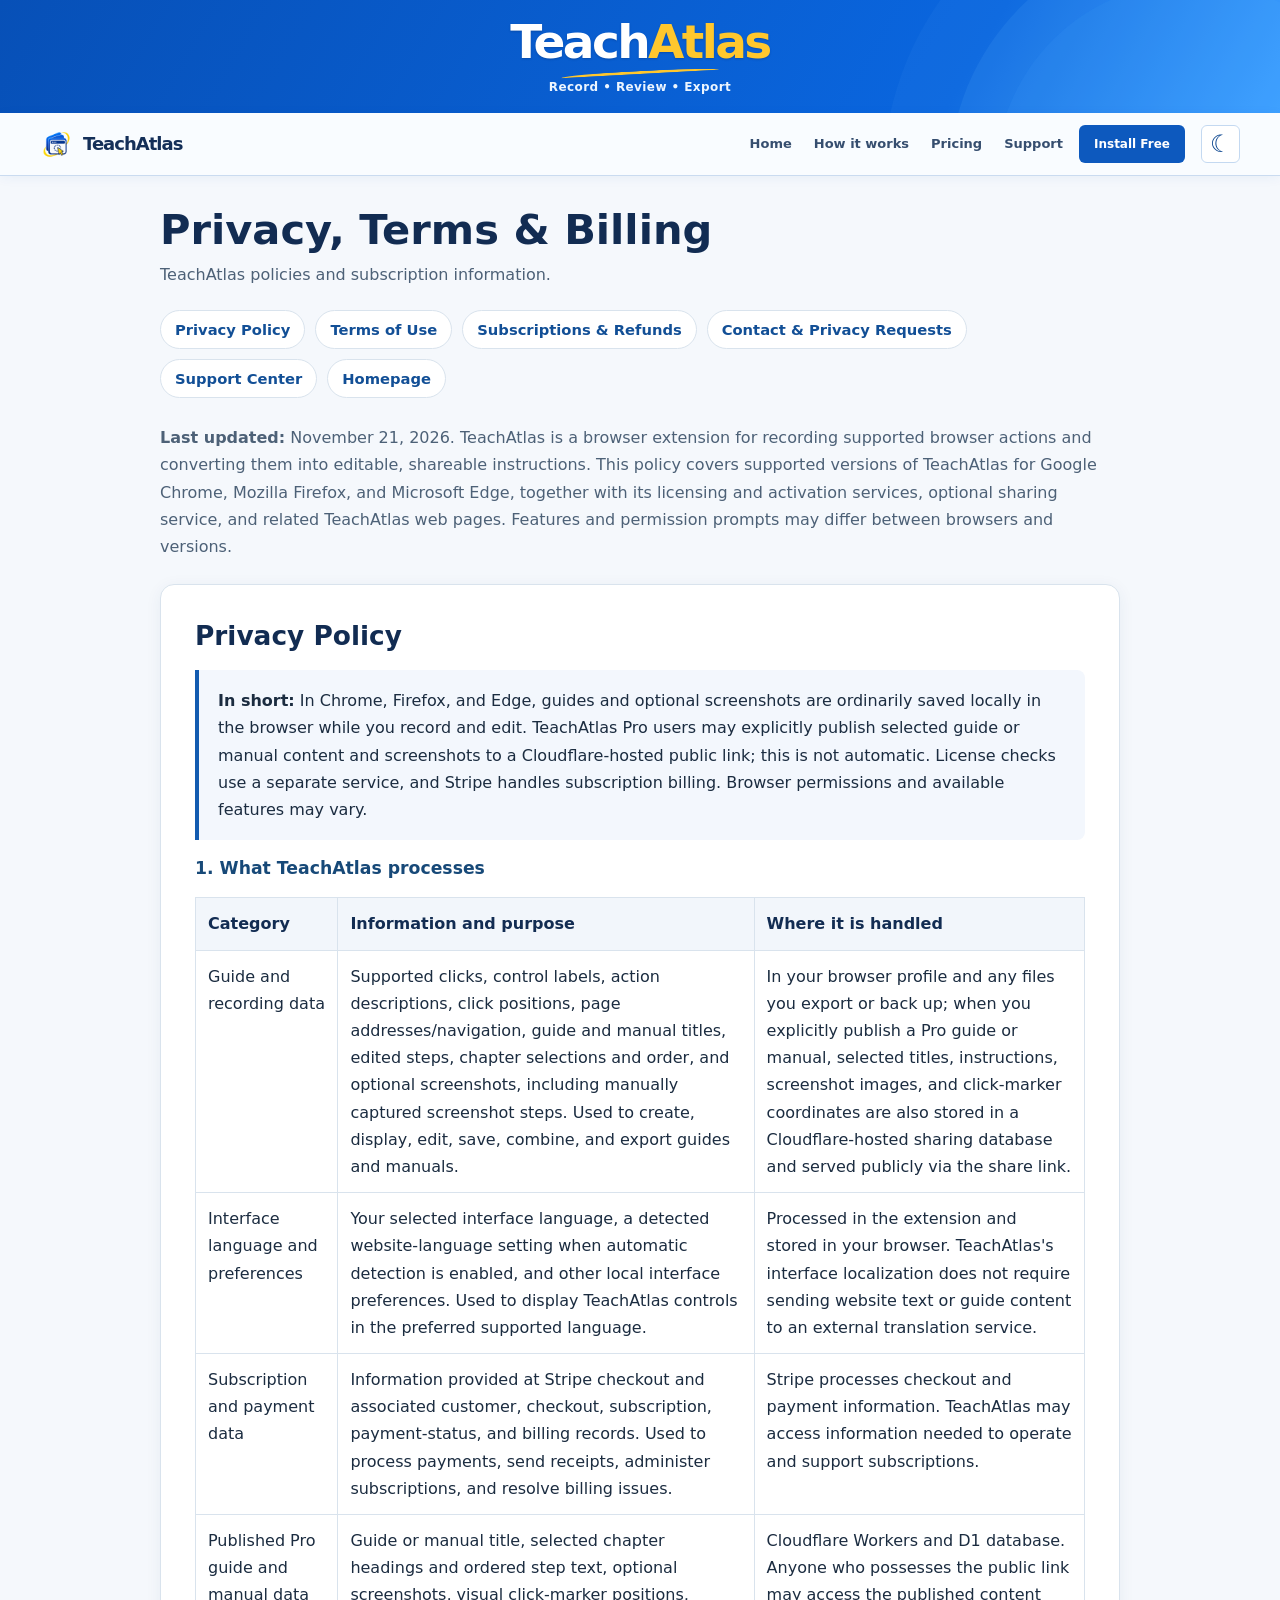
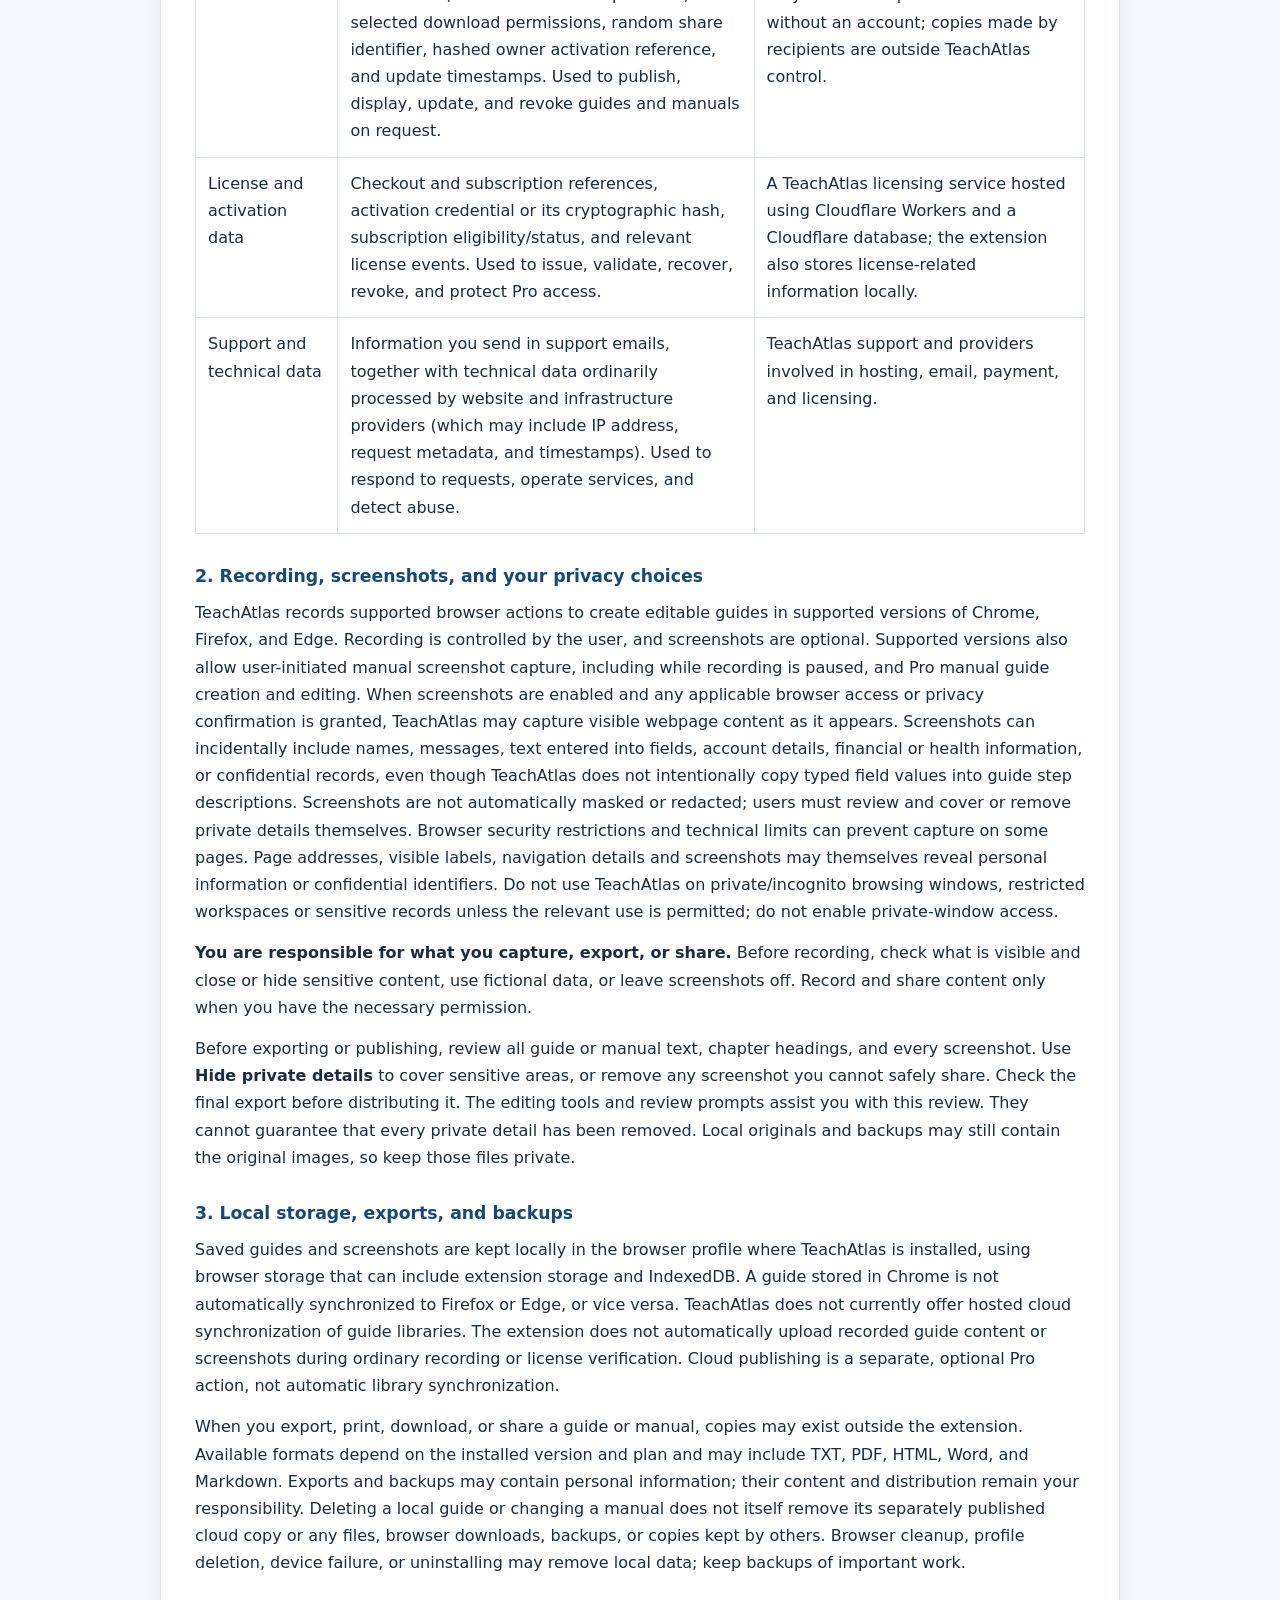
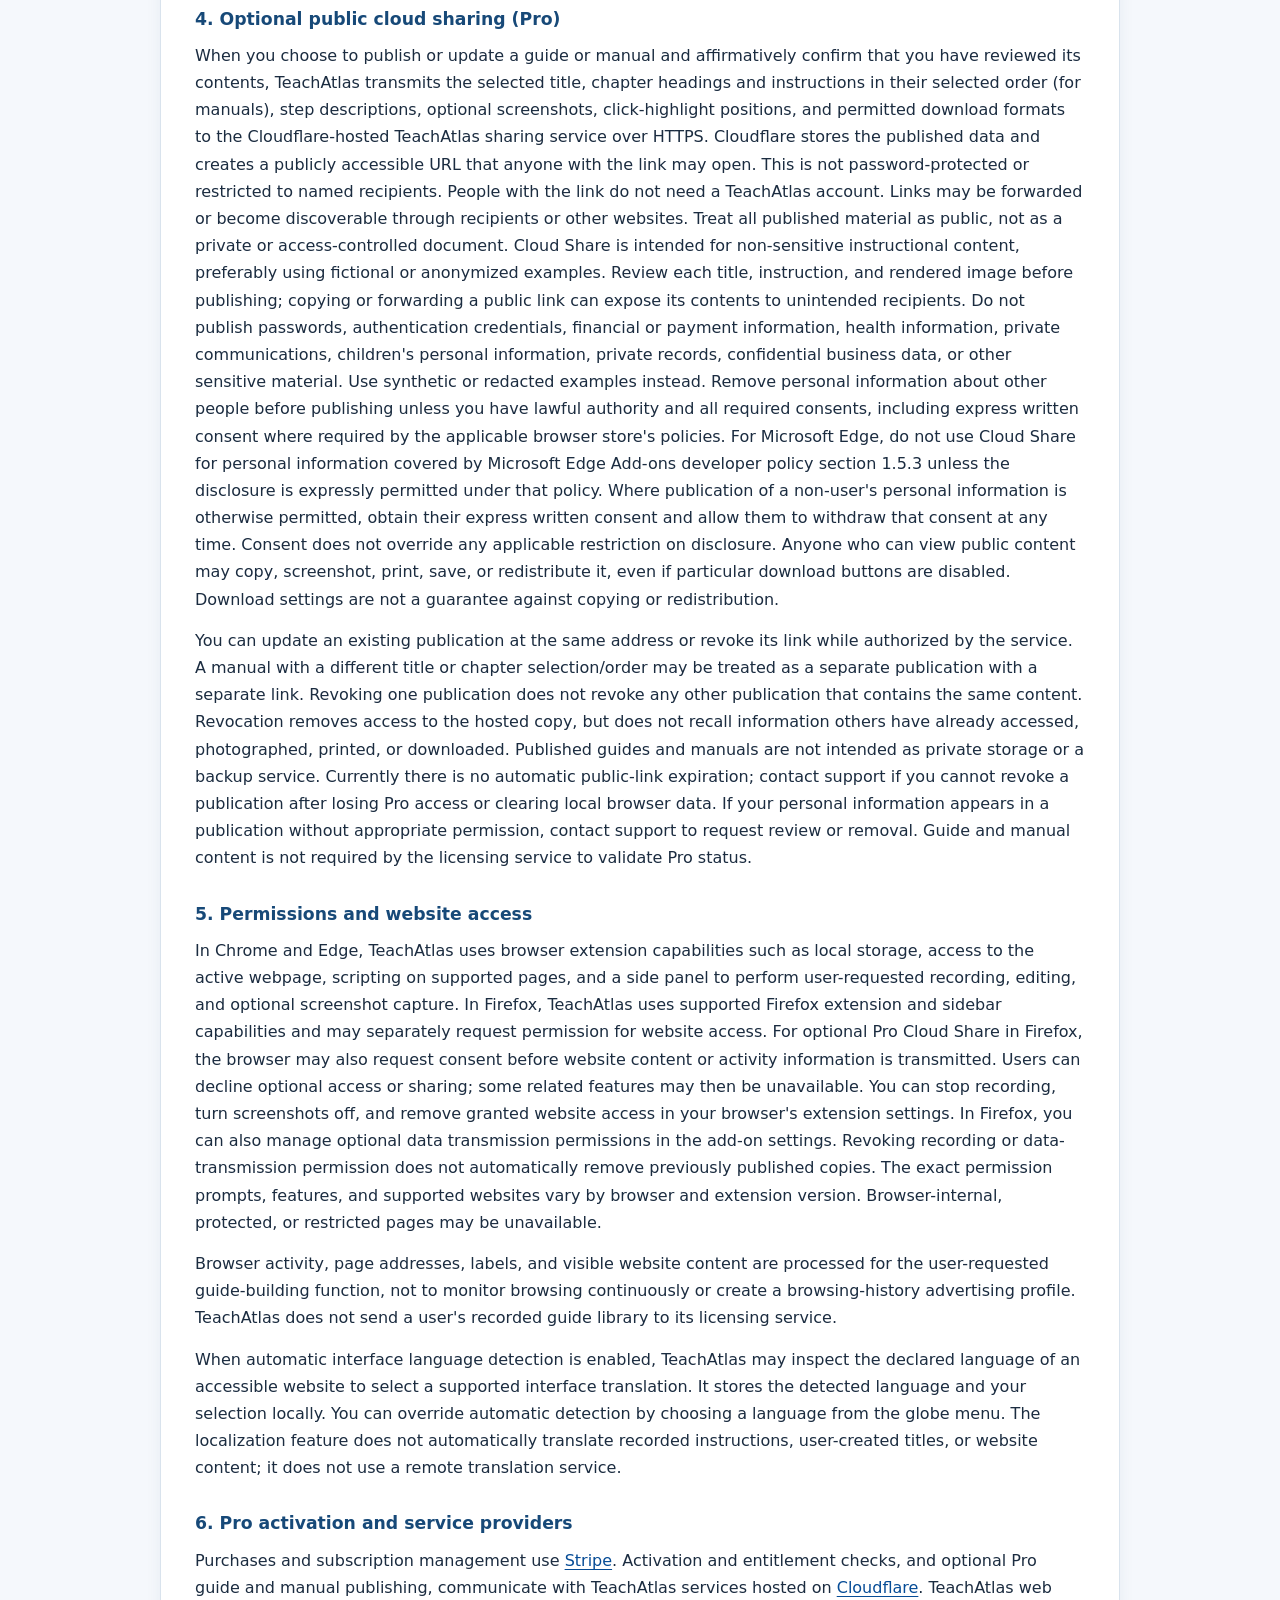
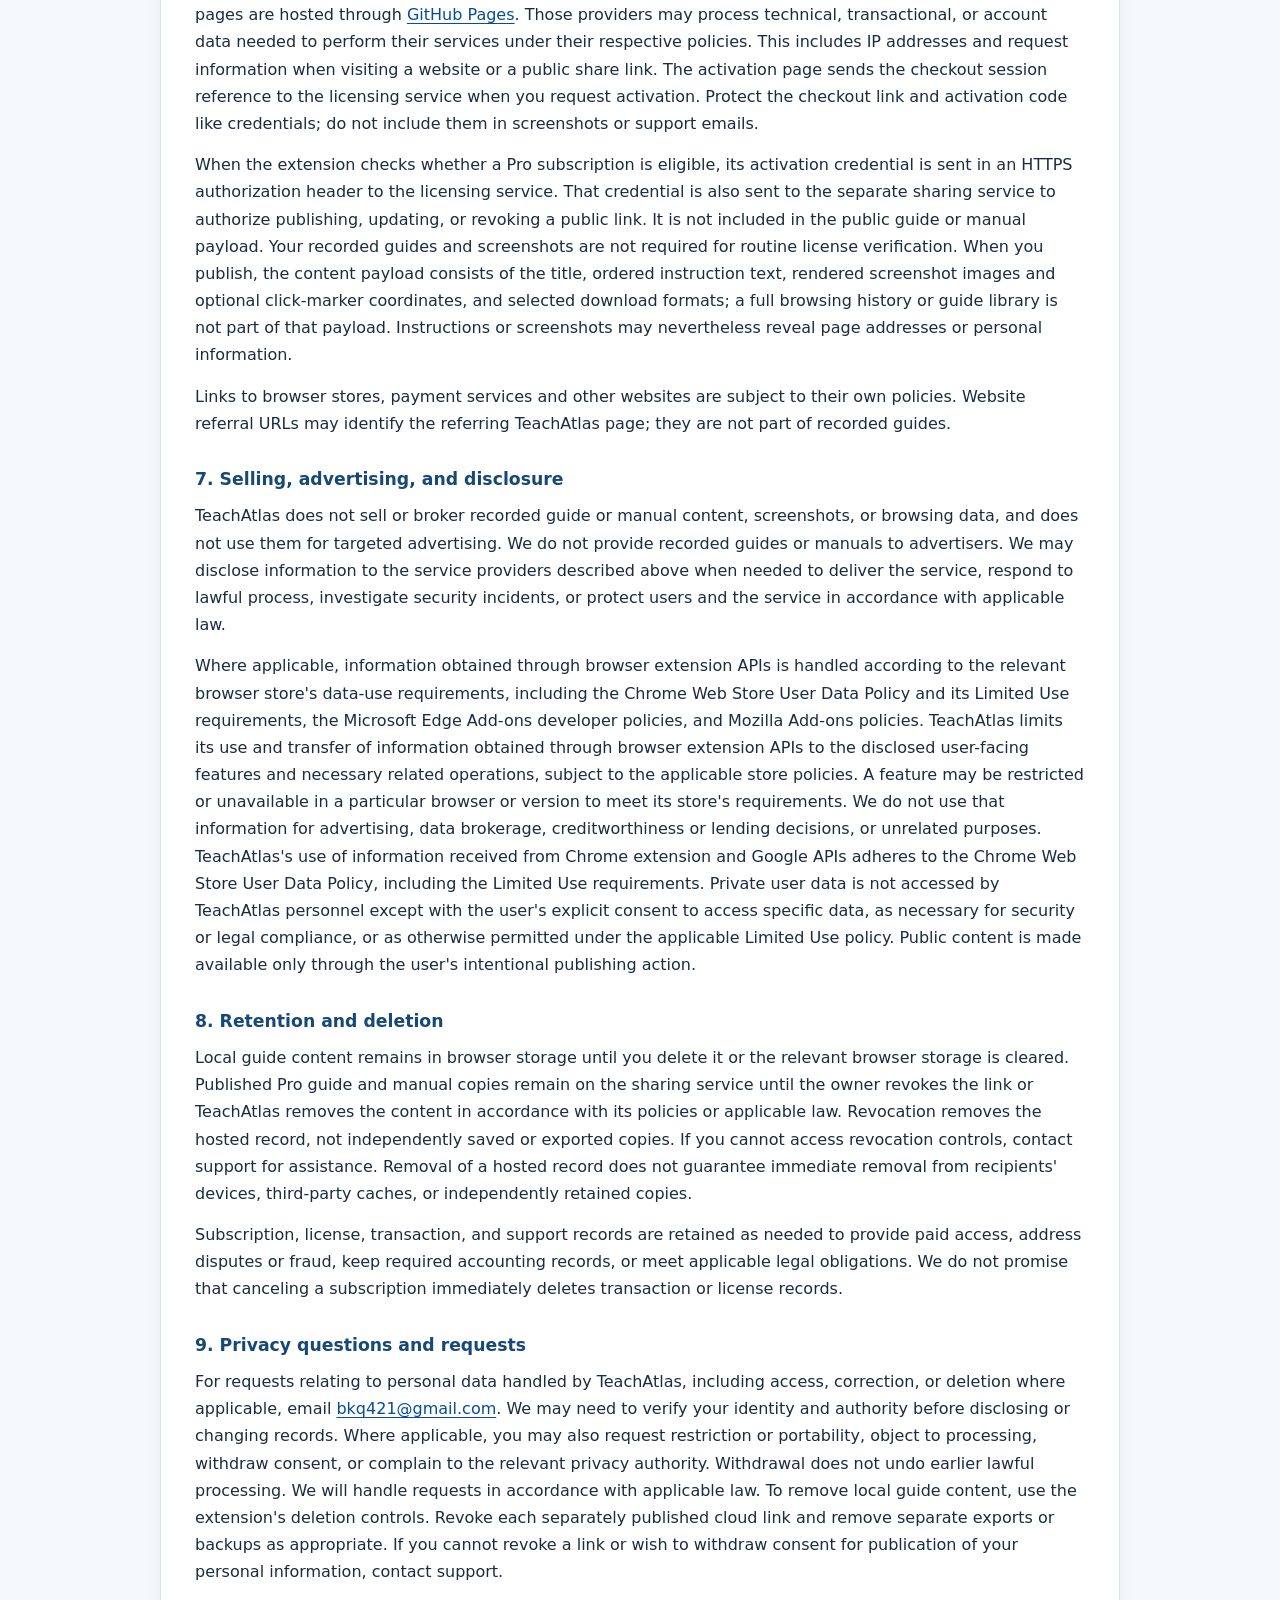
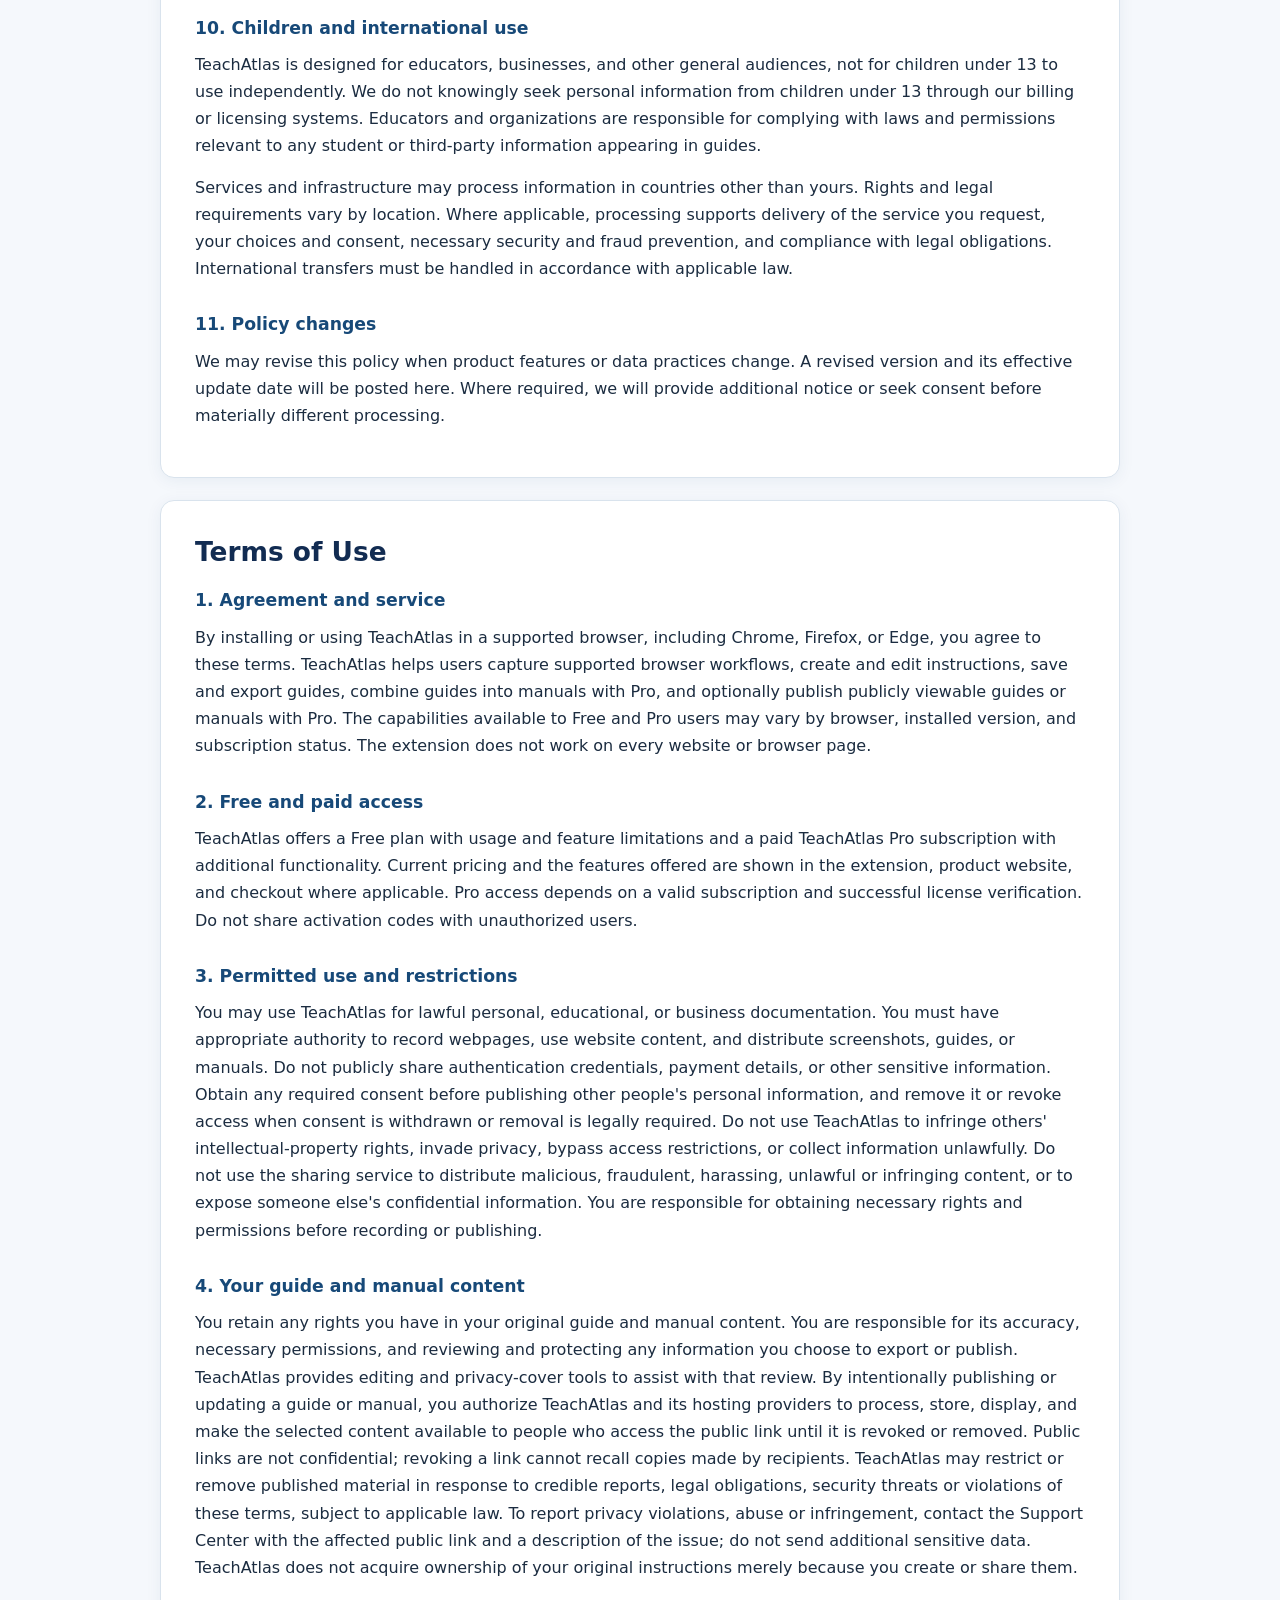
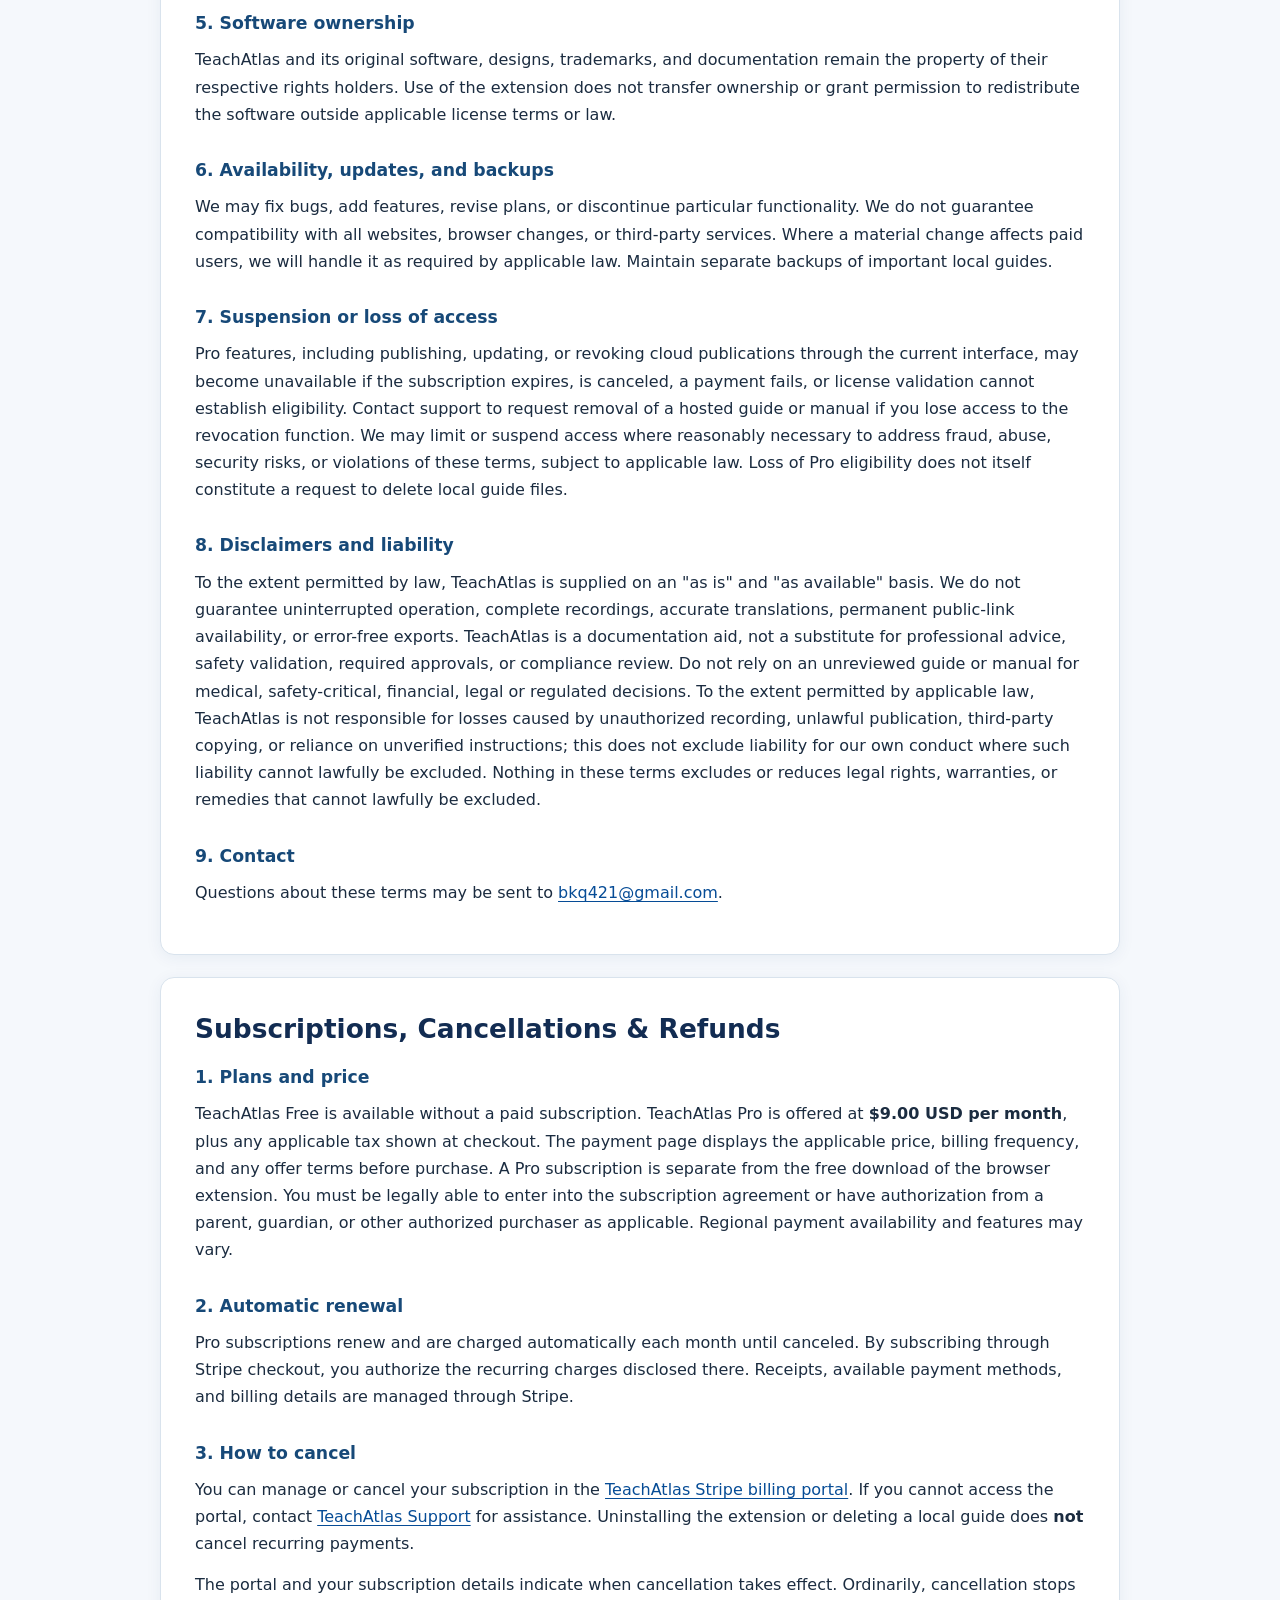
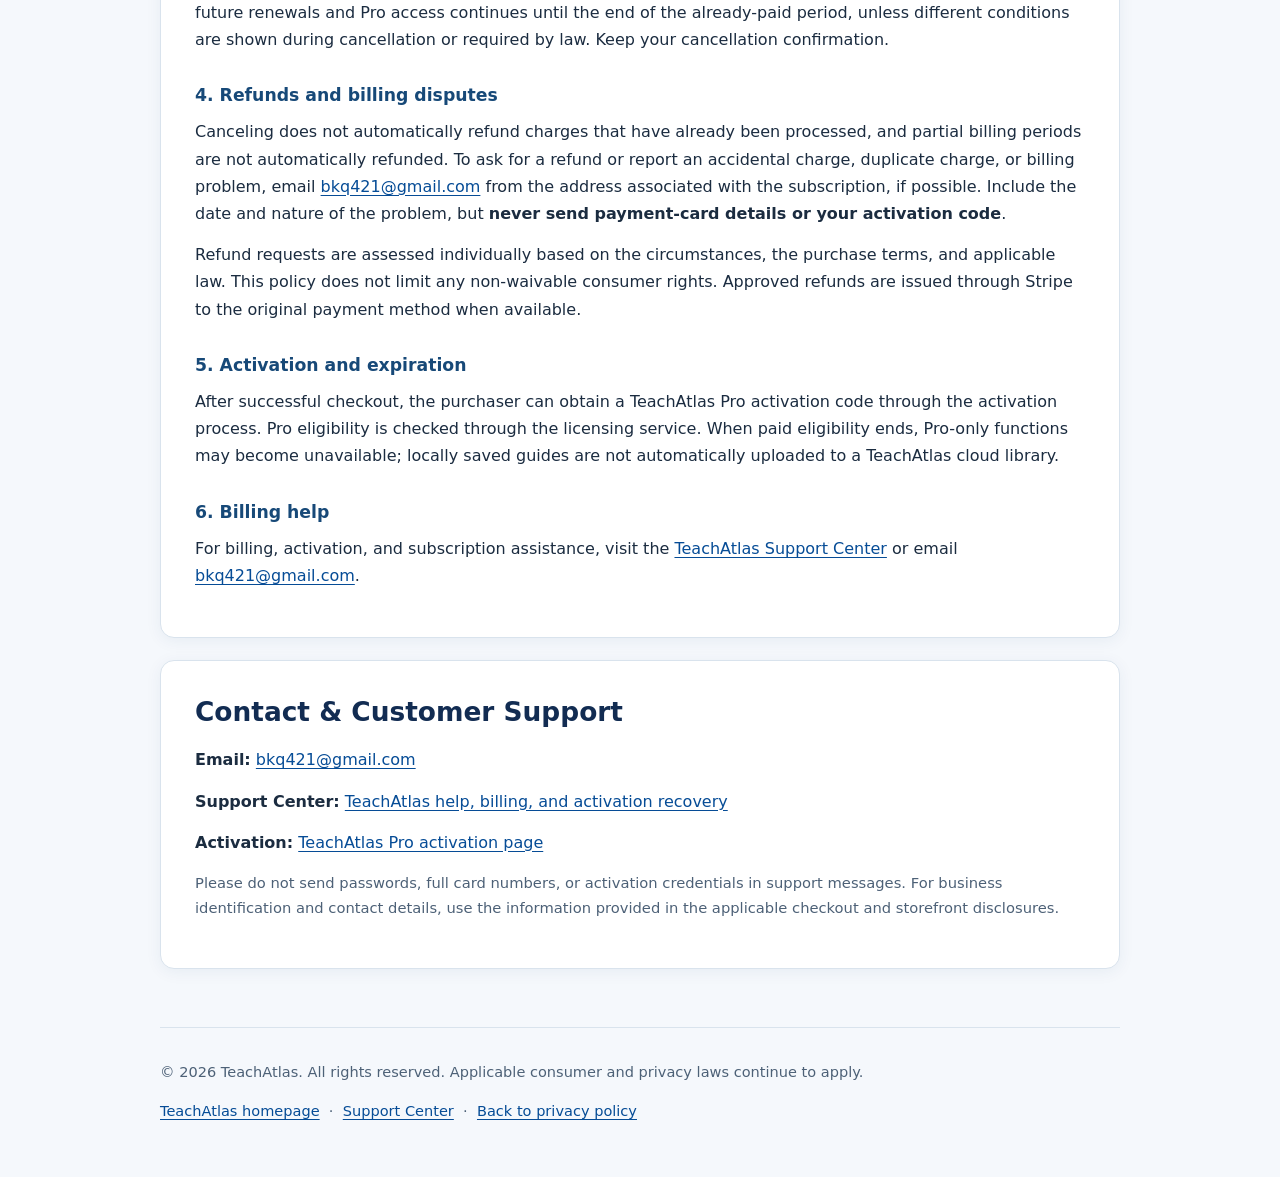
==== commit 5918300a: "Display transparent TeachAtlas logo on index.html" ====
--- a/index.html
+++ b/index.html
@@ -1,6 +1,7 @@
 <!DOCTYPE html>
 <html lang="en">
 <head>
+  <link rel="icon" href="teachatlas-logo-transparent-192.png" type="image/png">
   <meta name="google-site-verification" content="cXAoBAqtEDsNp_oUSElmo6HVXO2nb0mPOv6EMpAOVME" />
   <meta charset="utf-8">
   <meta name="viewport" content="width=device-width, initial-scale=1">
@@ -51,8 +52,7 @@
     @media (prefers-reduced-motion:reduce) { html { scroll-behavior:auto; } }
   </style>
 <script>try{if(localStorage.getItem("ta_site_dark_mode")==="dark")document.documentElement.setAttribute("data-ta-theme","dark")}catch(_){}</script>
-<script src="teachatlas-theme.js" defer></script>
-<link rel="stylesheet" href="teachatlas-site-header.css">
+<link rel="stylesheet" href="teachatlas-site-header.css?v=20261122b">
 </head>
 <body>
 <a class="ta-site-skip" href="#main">Skip to content</a>
@@ -66,7 +66,7 @@
 <div class="ta-site-bar">
   <div class="ta-site-container">
     <a class="ta-site-home" href="home.html" aria-label="TeachAtlas homepage">
-      <img src="teachatlas-store-icon.png" alt="" width="34" height="34">
+      <img src="teachatlas-logo-transparent-192.png" alt="" width="34" height="34">
       <span>TeachAtlas</span>
     </a>
     <nav class="ta-site-desktop-nav" aria-label="Main navigation">
@@ -91,6 +91,35 @@
     </button>
   </div>
 </div>
+<script>
+(function () {
+  "use strict";
+  var root = document.documentElement;
+  var toggle = document.getElementById("ta-theme-toggle");
+  if (!toggle) return;
+
+  function render(dark) {
+    if (dark) root.setAttribute("data-ta-theme", "dark");
+    else root.removeAttribute("data-ta-theme");
+    toggle.setAttribute("aria-pressed", dark ? "true" : "false");
+    var title = dark ? "Switch to light mode" : "Switch to dark mode";
+    toggle.setAttribute("aria-label", title);
+    toggle.setAttribute("title", title);
+  }
+
+  render(root.getAttribute("data-ta-theme") === "dark");
+
+  toggle.addEventListener("click", function () {
+    var dark = root.getAttribute("data-ta-theme") !== "dark";
+    render(dark);
+    try { localStorage.setItem("ta_site_dark_mode", dark ? "dark" : "light"); } catch (err) {}
+  });
+
+  window.addEventListener("storage", function (event) {
+    if (event.key === "ta_site_dark_mode") render(event.newValue === "dark");
+  });
+}());
+</script>
 <div class="wrap" style="padding:29px 0 4px">
   <h1 style="margin:0 0 6px;font-size:clamp(1.9rem,4vw,2.6rem);line-height:1.2;color:#122c52">Privacy, Terms &amp; Billing</h1>
   <p style="margin:0;color:#4d6177">TeachAtlas policies and subscription information.</p>
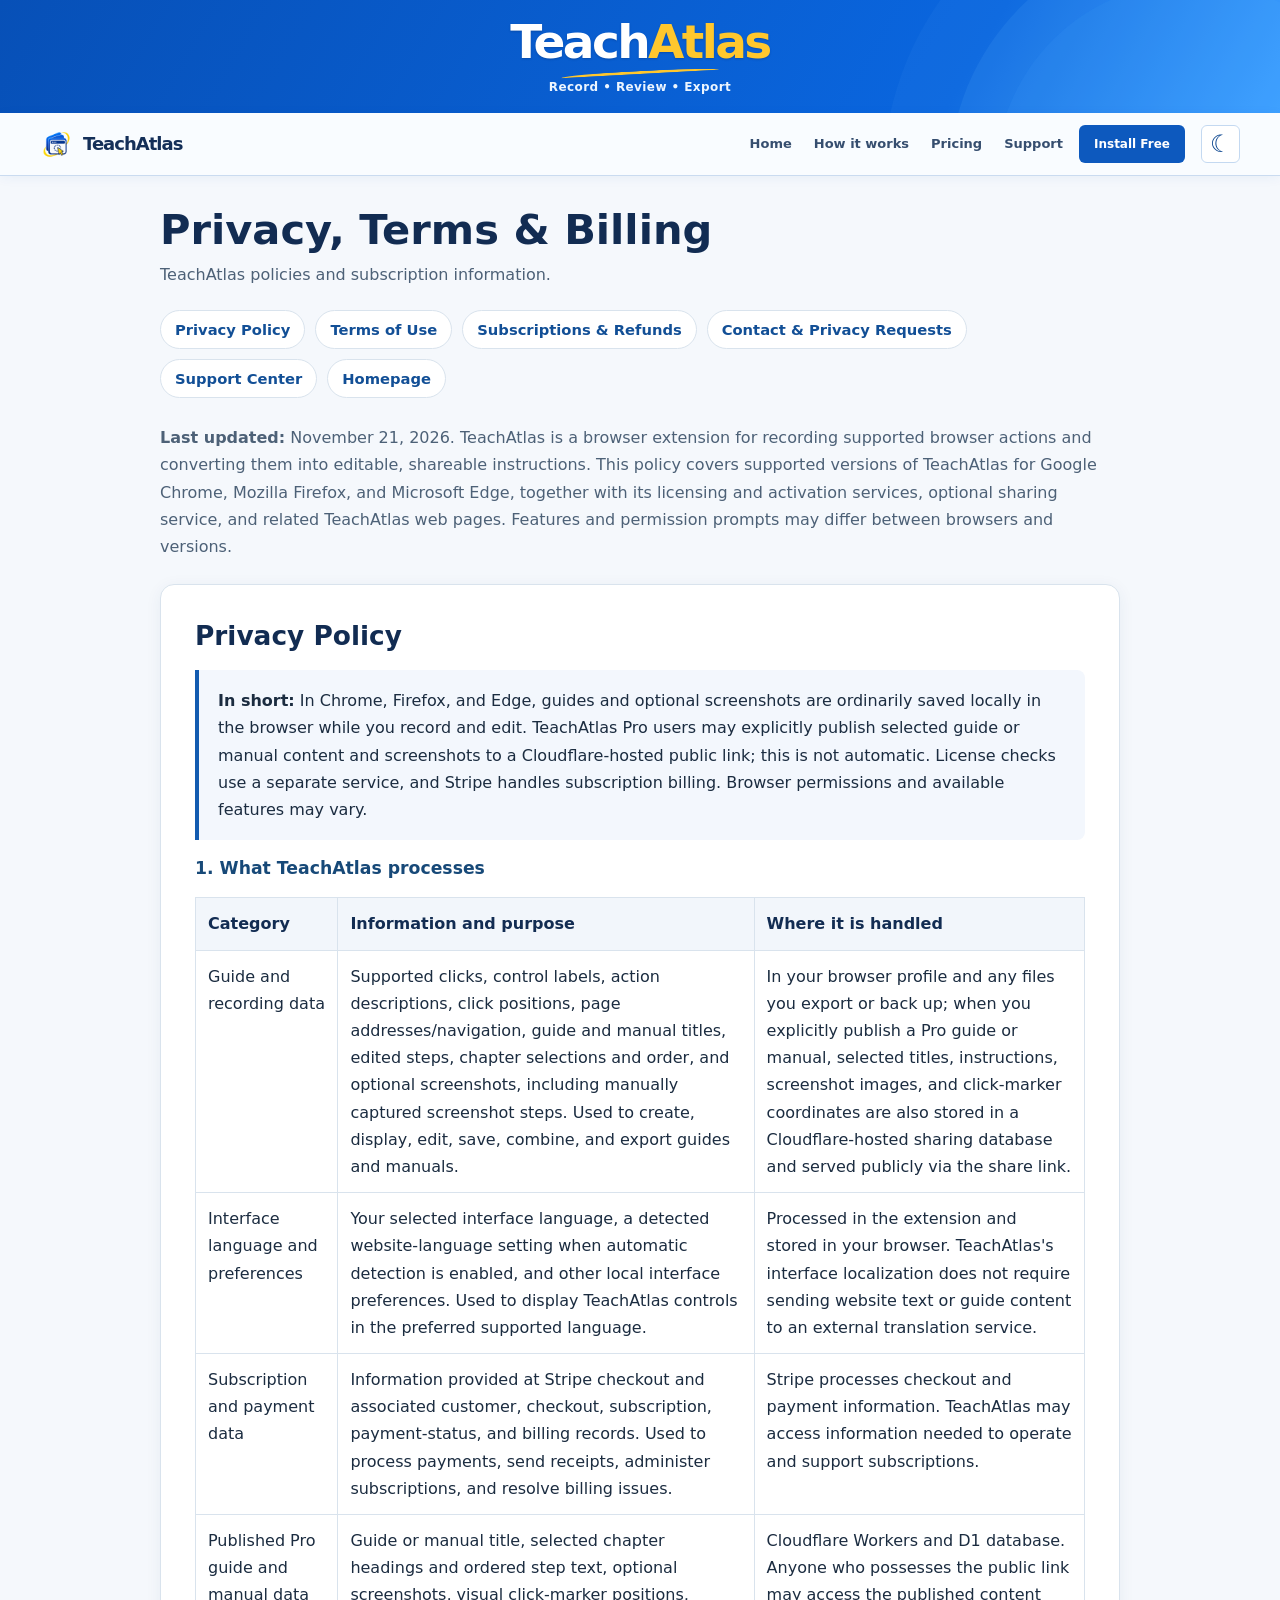
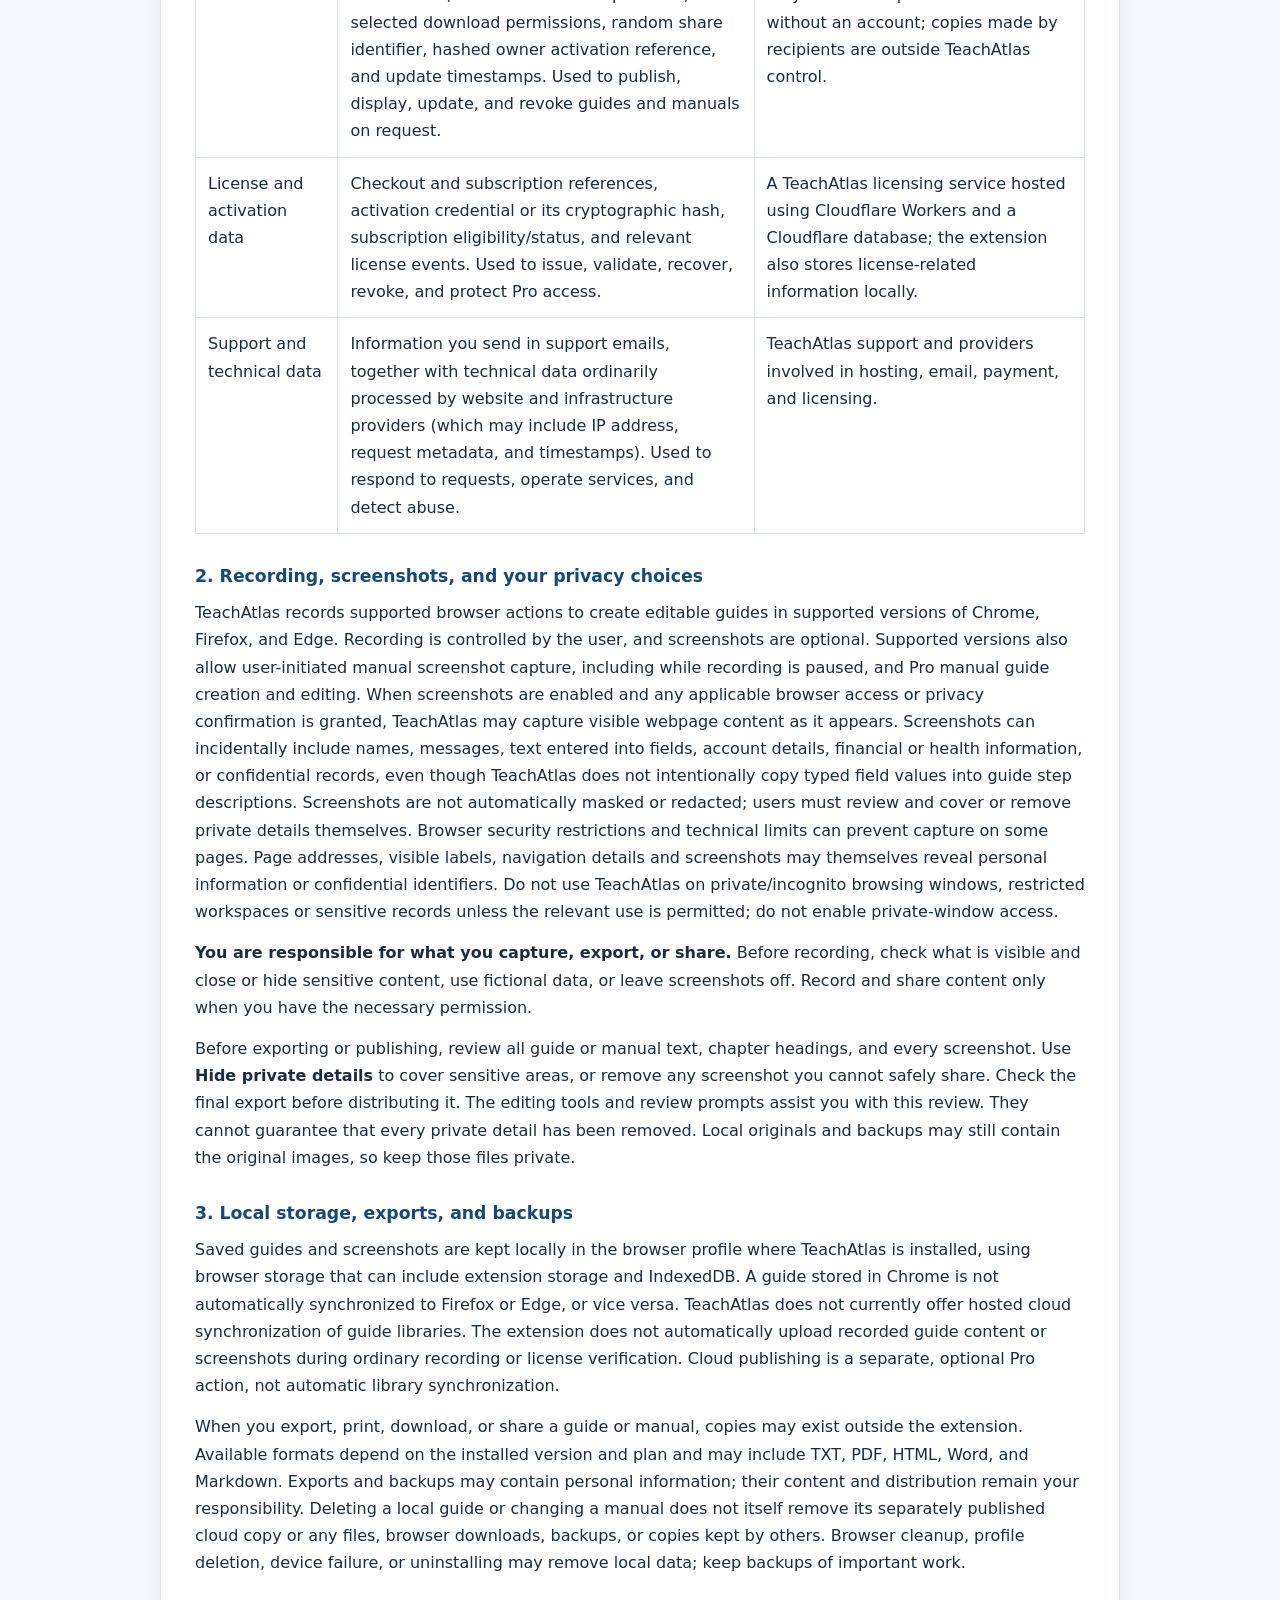
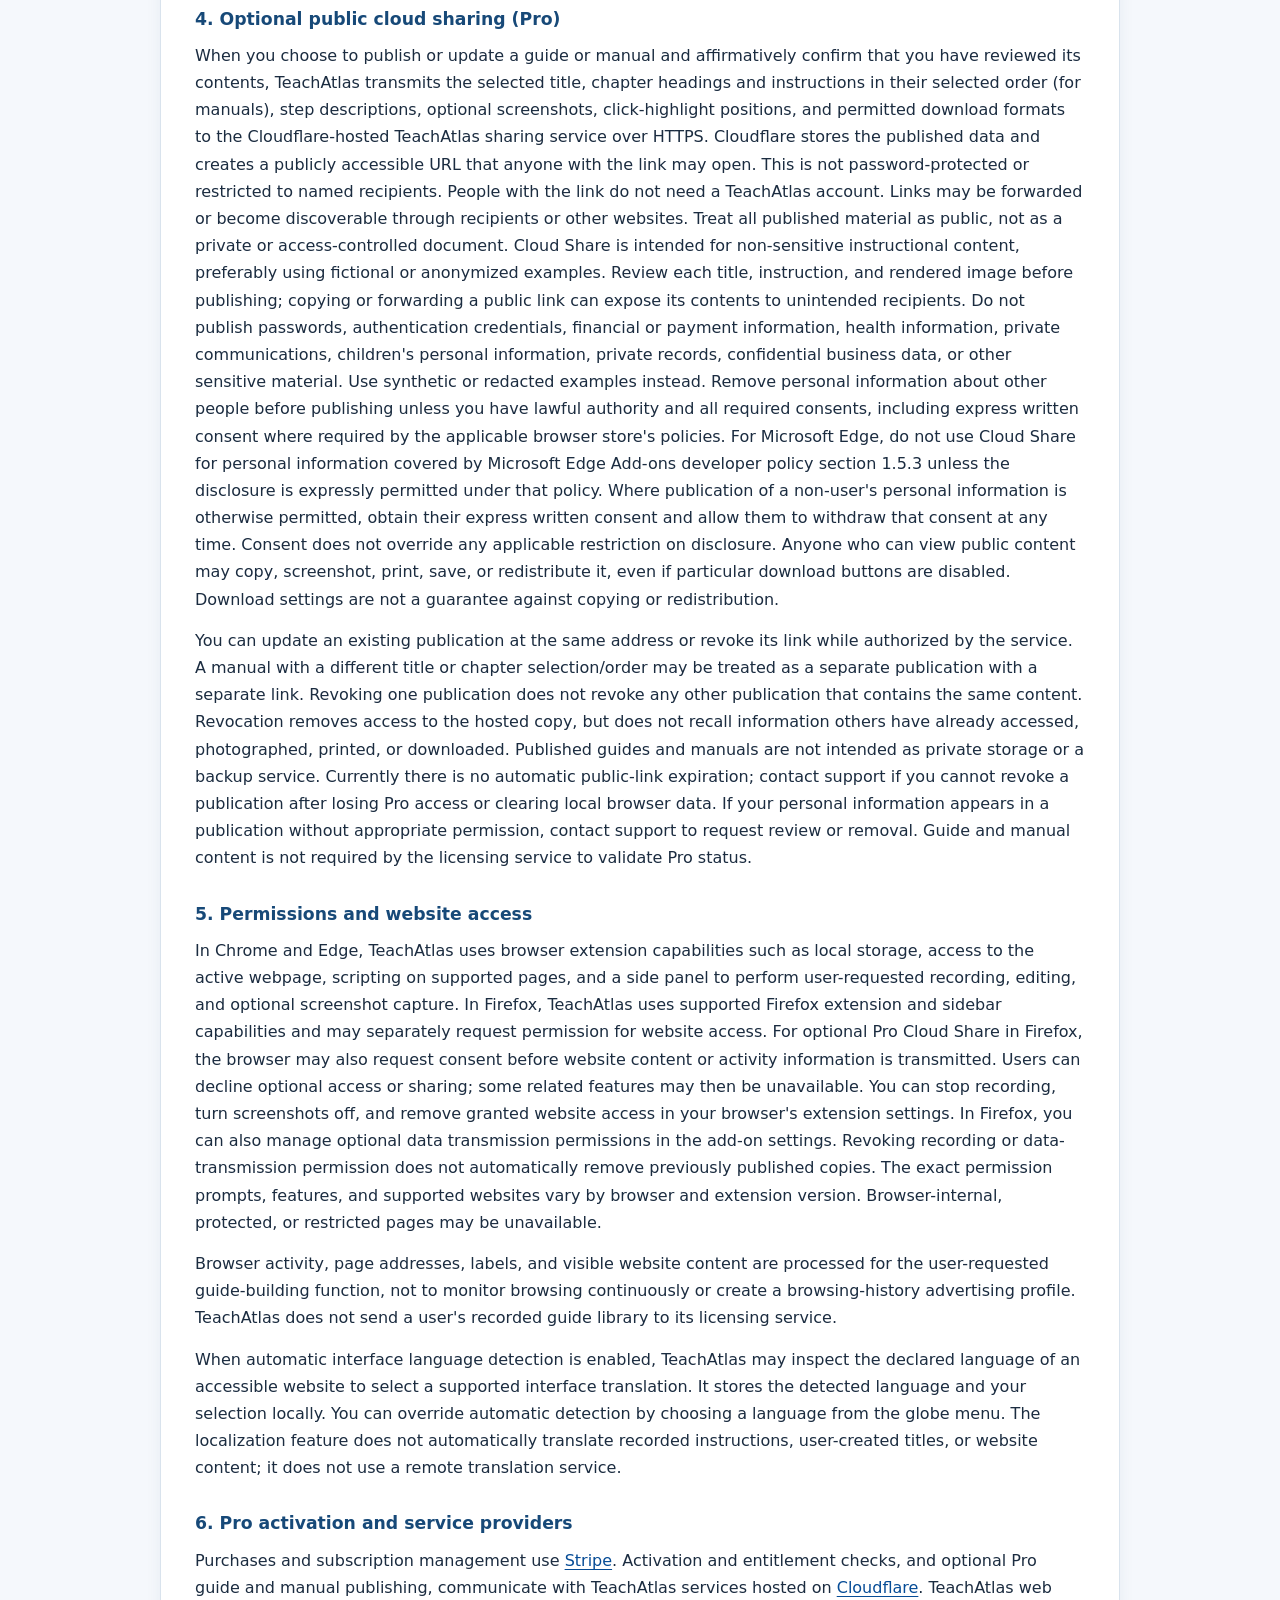
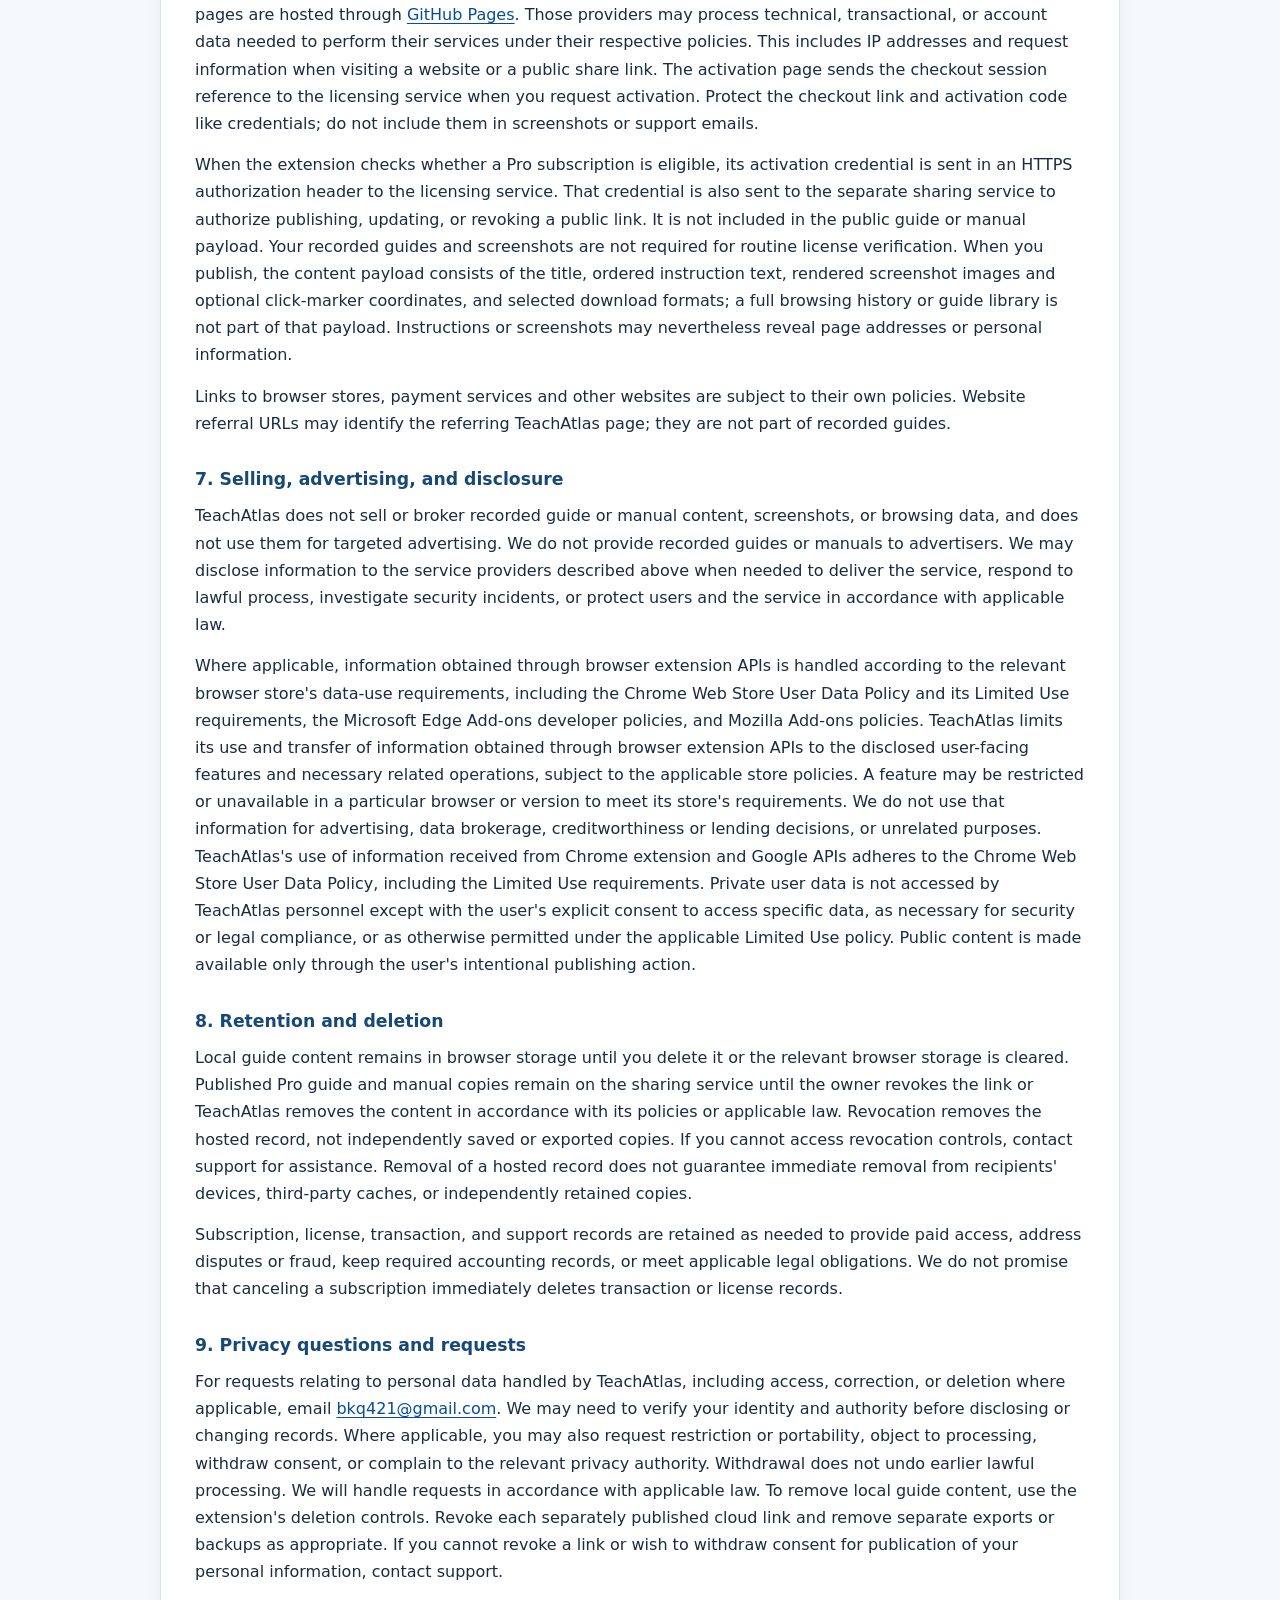
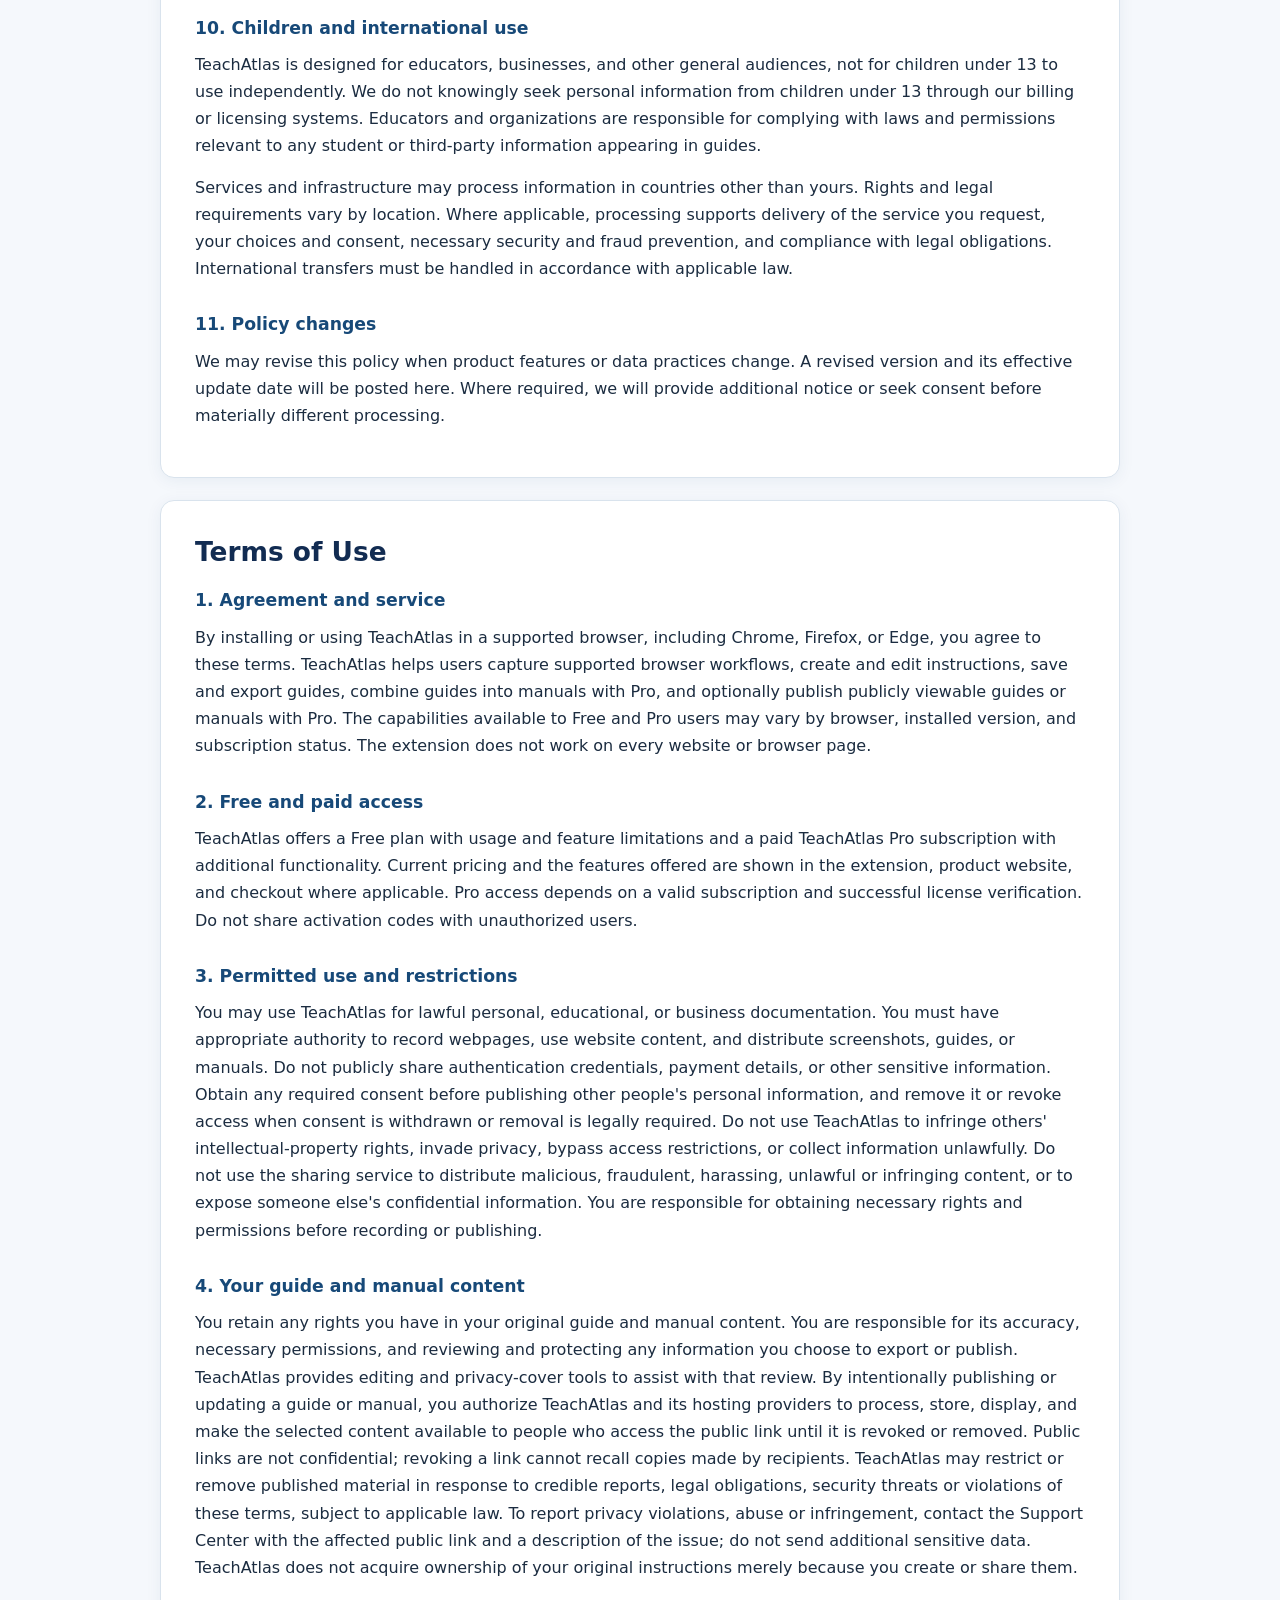
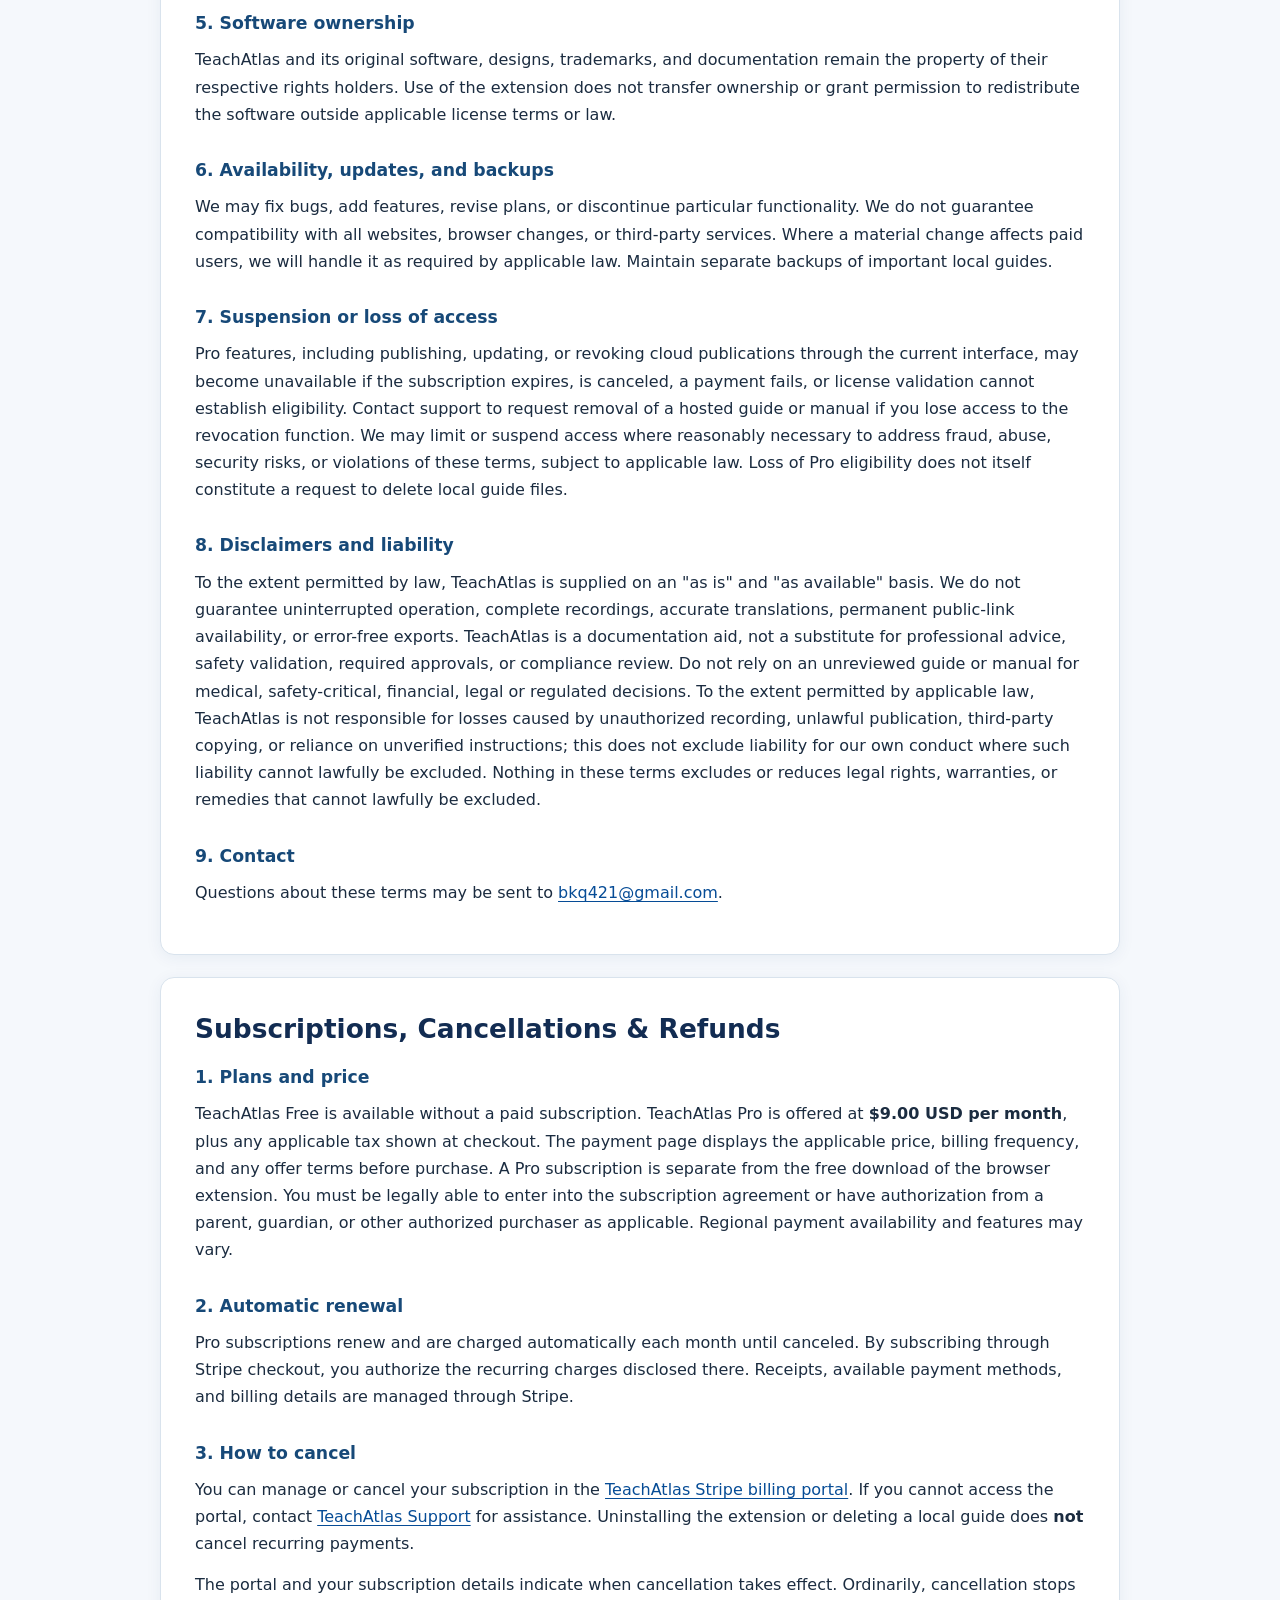
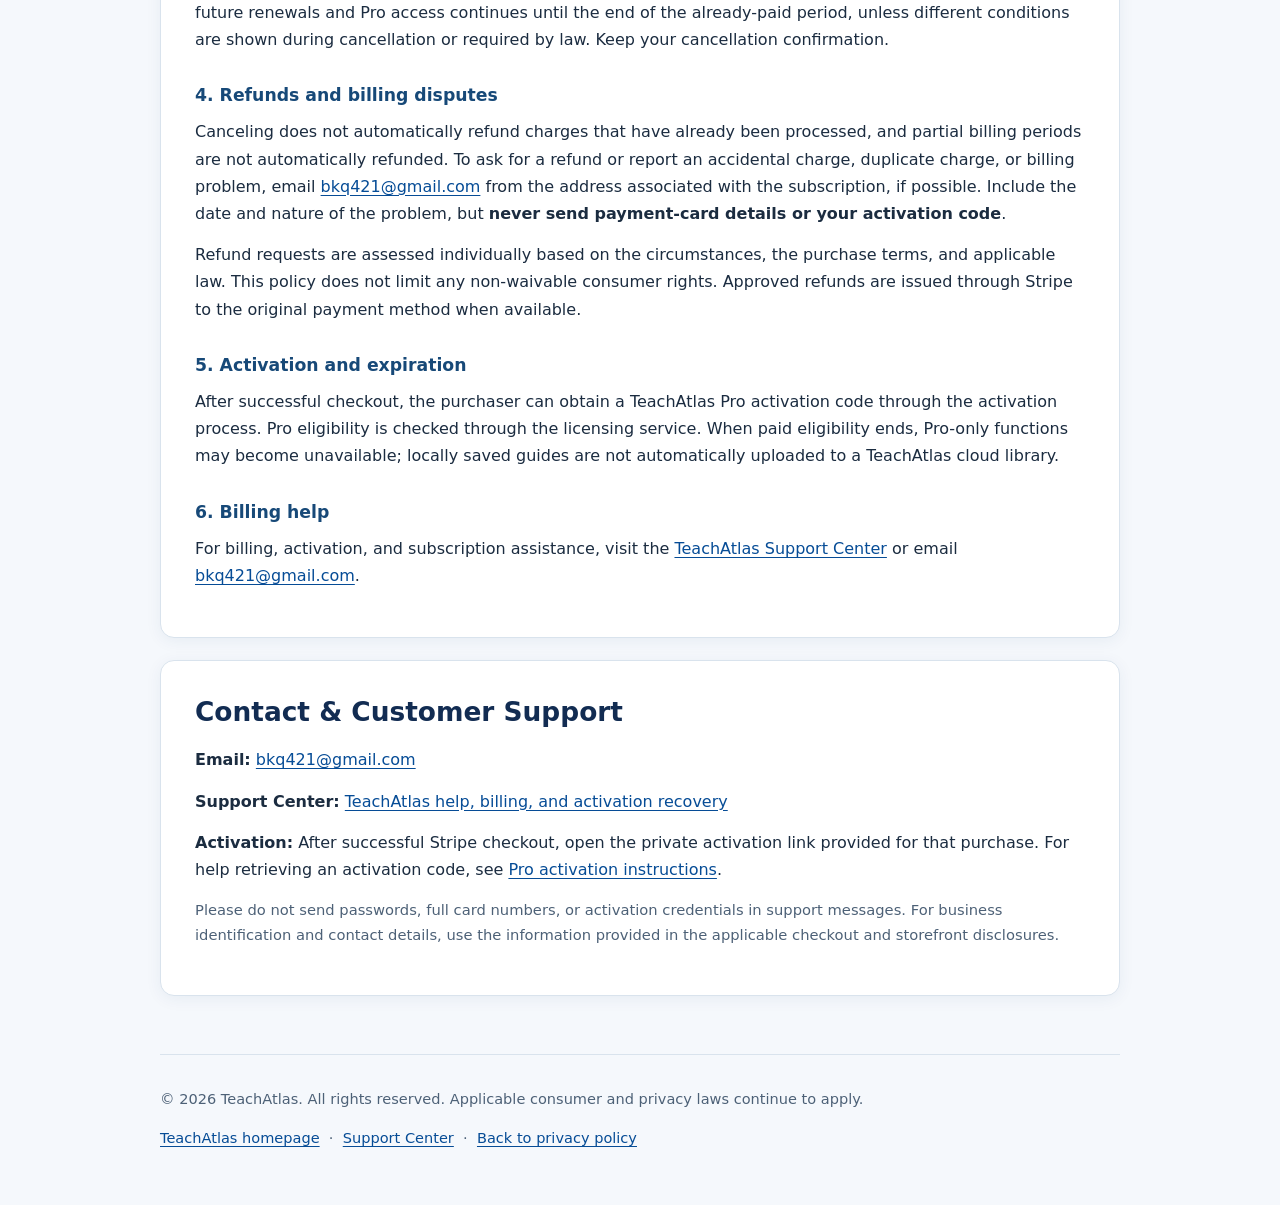
==== commit 5a89f105: "Clarify private checkout-only Pro activation in privacy and billing information" ====
--- a/index.html
+++ b/index.html
@@ -1,7 +1,7 @@
 <!DOCTYPE html>
 <html lang="en">
 <head>
-  <link rel="icon" href="teachatlas-logo-transparent-192.png" type="image/png">
+  <link rel="icon" href="teachatlas-logo-transparent-192.png?v=20261122c" type="image/png">
   <meta name="google-site-verification" content="cXAoBAqtEDsNp_oUSElmo6HVXO2nb0mPOv6EMpAOVME" />
   <meta charset="utf-8">
   <meta name="viewport" content="width=device-width, initial-scale=1">
@@ -52,7 +52,7 @@
     @media (prefers-reduced-motion:reduce) { html { scroll-behavior:auto; } }
   </style>
 <script>try{if(localStorage.getItem("ta_site_dark_mode")==="dark")document.documentElement.setAttribute("data-ta-theme","dark")}catch(_){}</script>
-<link rel="stylesheet" href="teachatlas-site-header.css?v=20261122b">
+<link rel="stylesheet" href="teachatlas-site-header.css?v=20261122c">
 </head>
 <body>
 <a class="ta-site-skip" href="#main">Skip to content</a>
@@ -66,7 +66,7 @@
 <div class="ta-site-bar">
   <div class="ta-site-container">
     <a class="ta-site-home" href="home.html" aria-label="TeachAtlas homepage">
-      <img src="teachatlas-logo-transparent-192.png" alt="" width="34" height="34">
+      <img src="teachatlas-logo-transparent-192.png?v=20261122c" alt="" width="34" height="34">
       <span>TeachAtlas</span>
     </a>
     <nav class="ta-site-desktop-nav" aria-label="Main navigation">
@@ -253,7 +253,7 @@
       <h2 id="contact-title">Contact &amp; Customer Support</h2>
       <p><strong>Email:</strong> <a href="mailto:bkq421@gmail.com">bkq421@gmail.com</a></p>
       <p><strong>Support Center:</strong> <a href="support.html">TeachAtlas help, billing, and activation recovery</a></p>
-      <p><strong>Activation:</strong> <a href="activate.html">TeachAtlas Pro activation page</a></p>
+      <p><strong>Activation:</strong> After successful Stripe checkout, open the private activation link provided for that purchase. For help retrieving an activation code, see <a href="support.html#pro">Pro activation instructions</a>.</p>
       <p class="small">Please do not send passwords, full card numbers, or activation credentials in support messages. For business identification and contact details, use the information provided in the applicable checkout and storefront disclosures.</p>
     </section>
   </main>
--- a/teachatlas-site-header.css
+++ b/teachatlas-site-header.css
@@ -264,3 +264,12 @@
   html[data-ta-theme="dark"] main :is(h1,h2,h3,p,li,td){color:#000!important}
   .ta-site-theme-toggle{display:none!important}
 }
+
+/* Resource accordions: keep FAQ cards and text high contrast in dark mode. */
+html[data-ta-theme="dark"] main .section details{
+  background:#192e49!important;
+  border-color:#385270!important;
+  color:#f0f6ff!important;
+}
+html[data-ta-theme="dark"] main .section details > summary{color:#f0f6ff!important}
+html[data-ta-theme="dark"] main .section details > p{color:#c2d3e9!important}
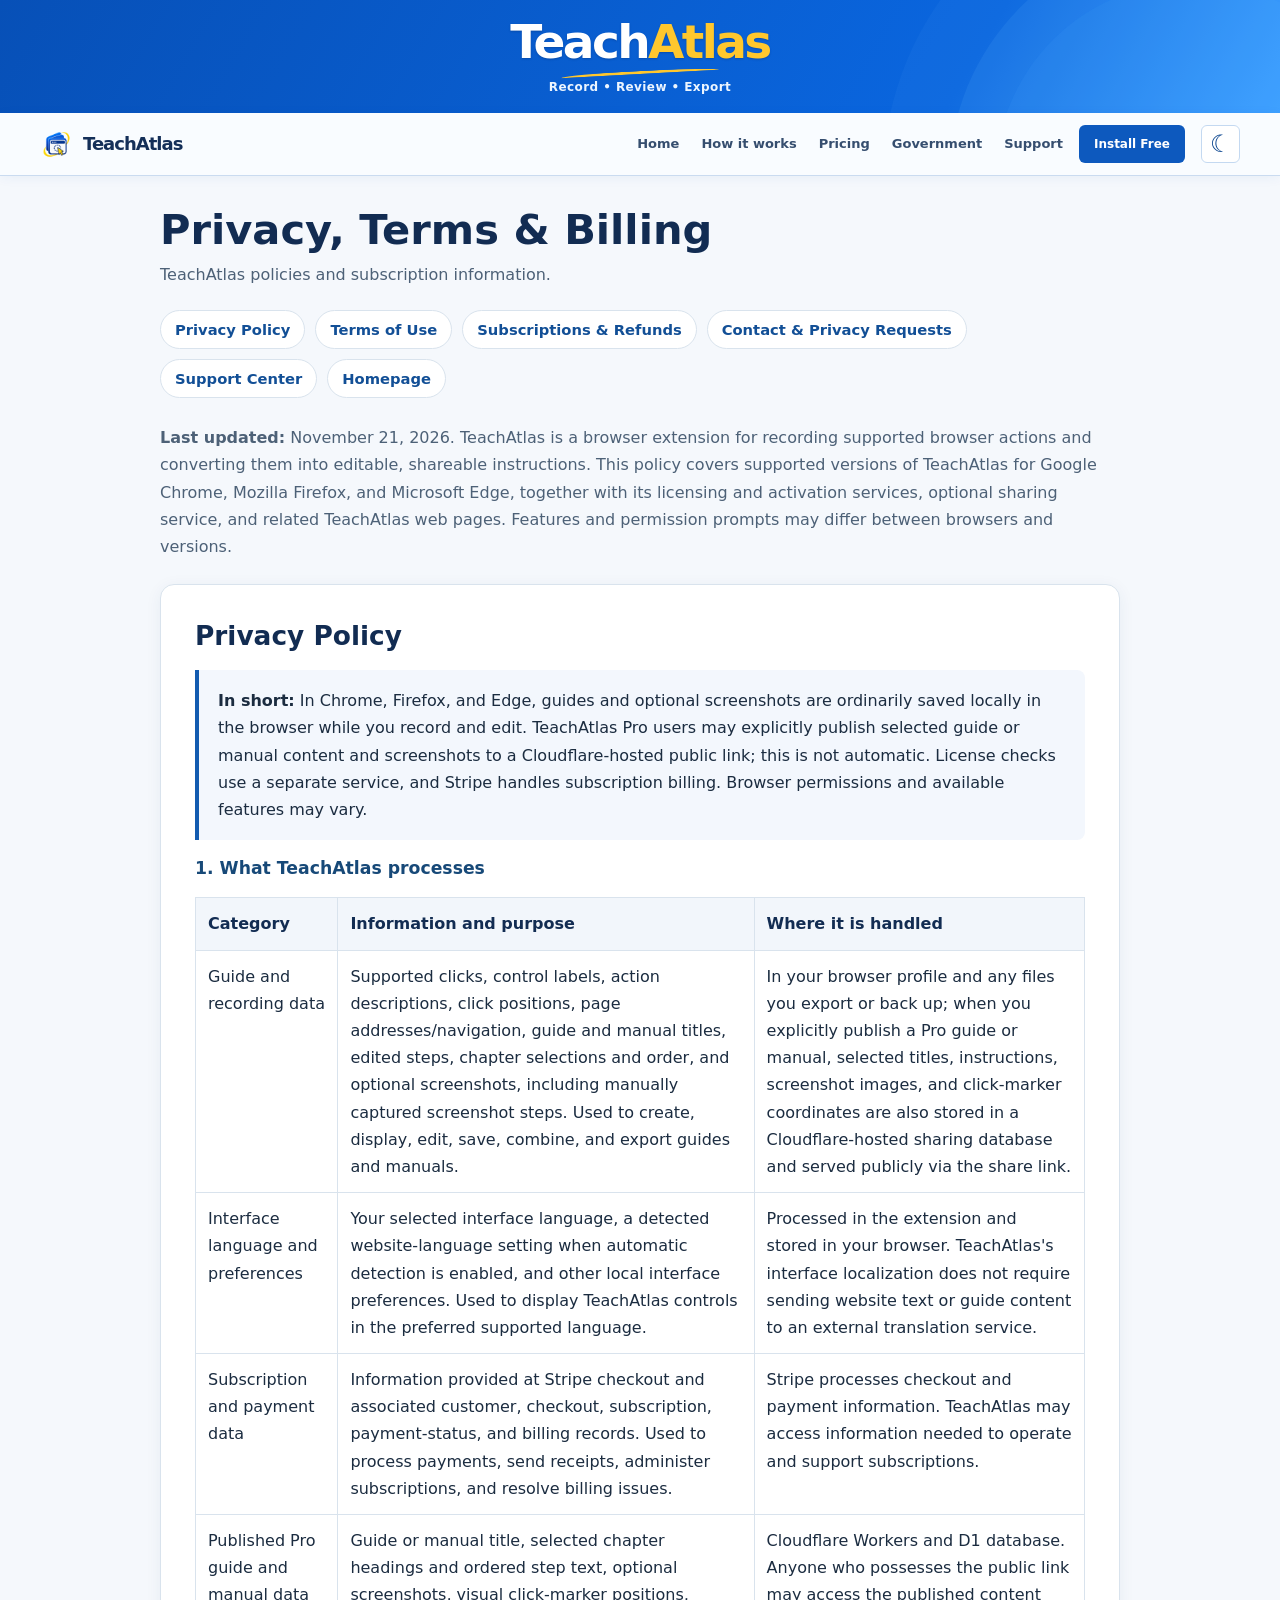
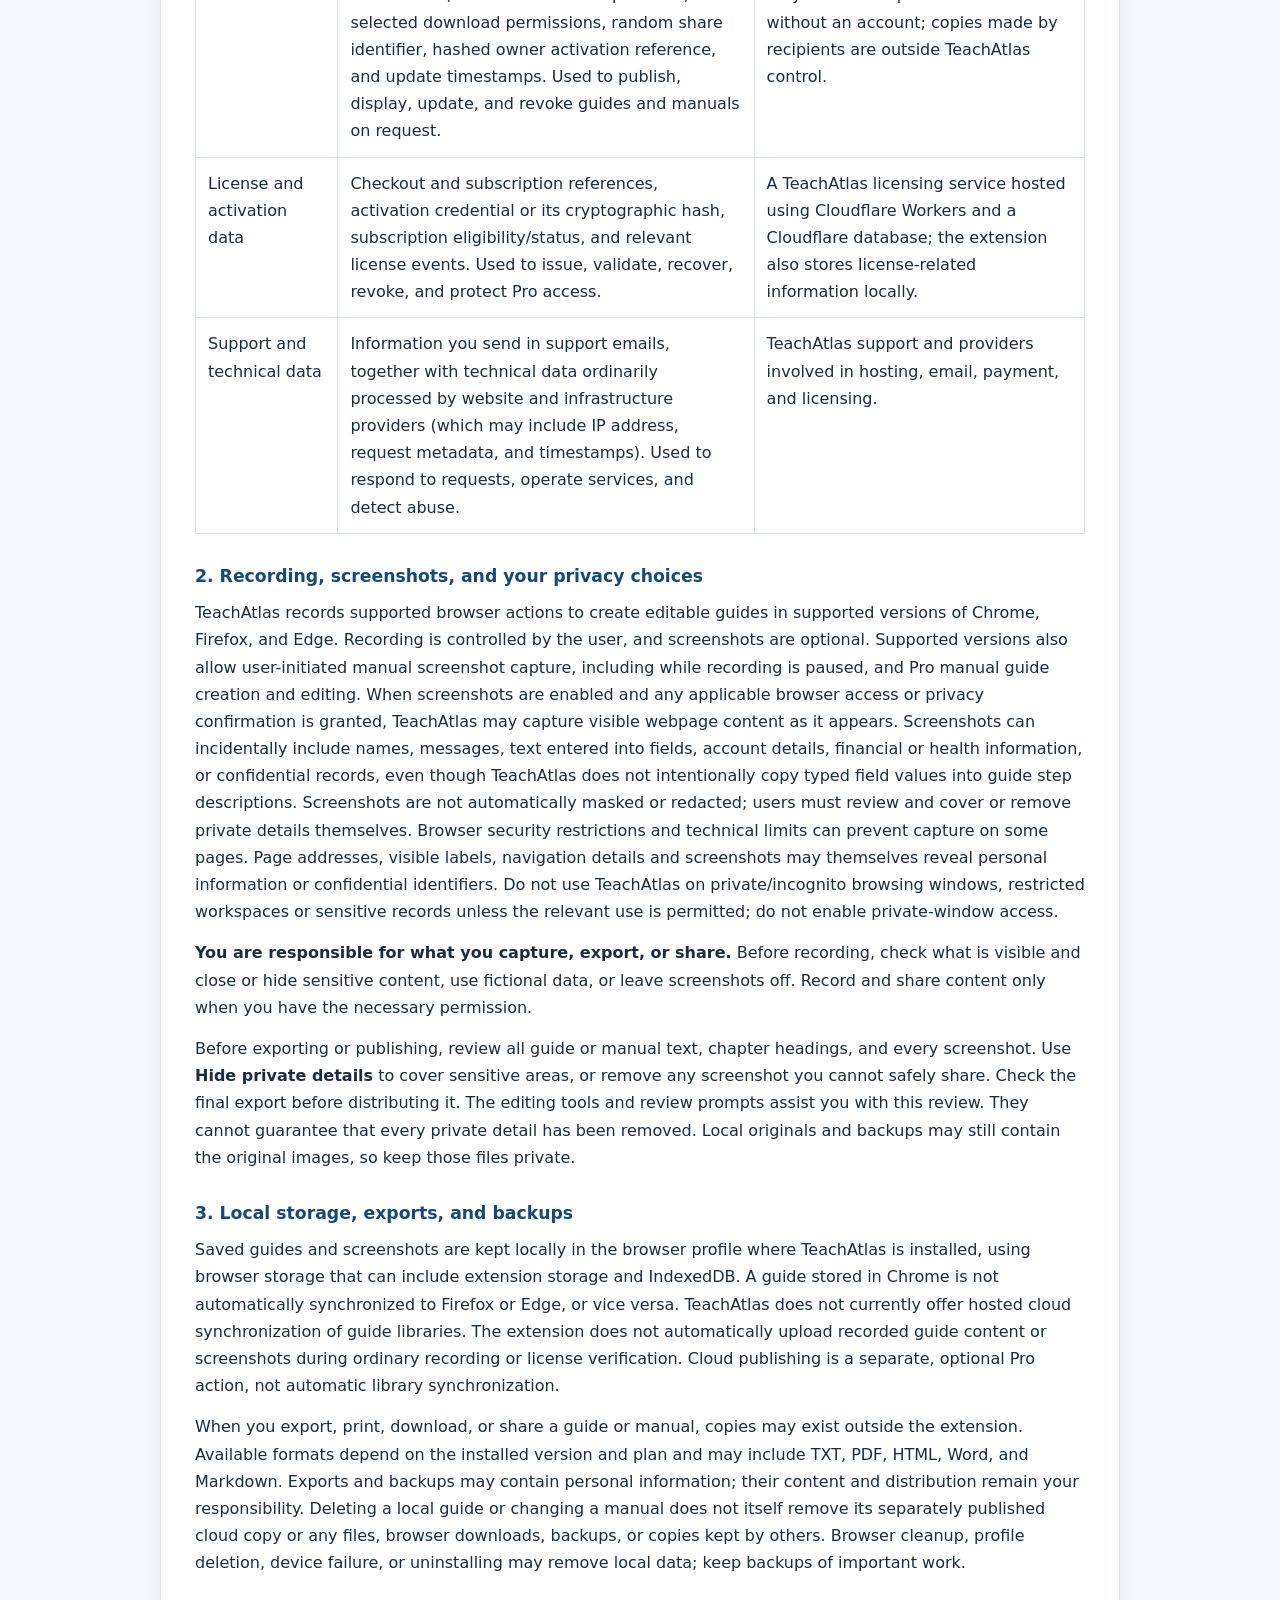
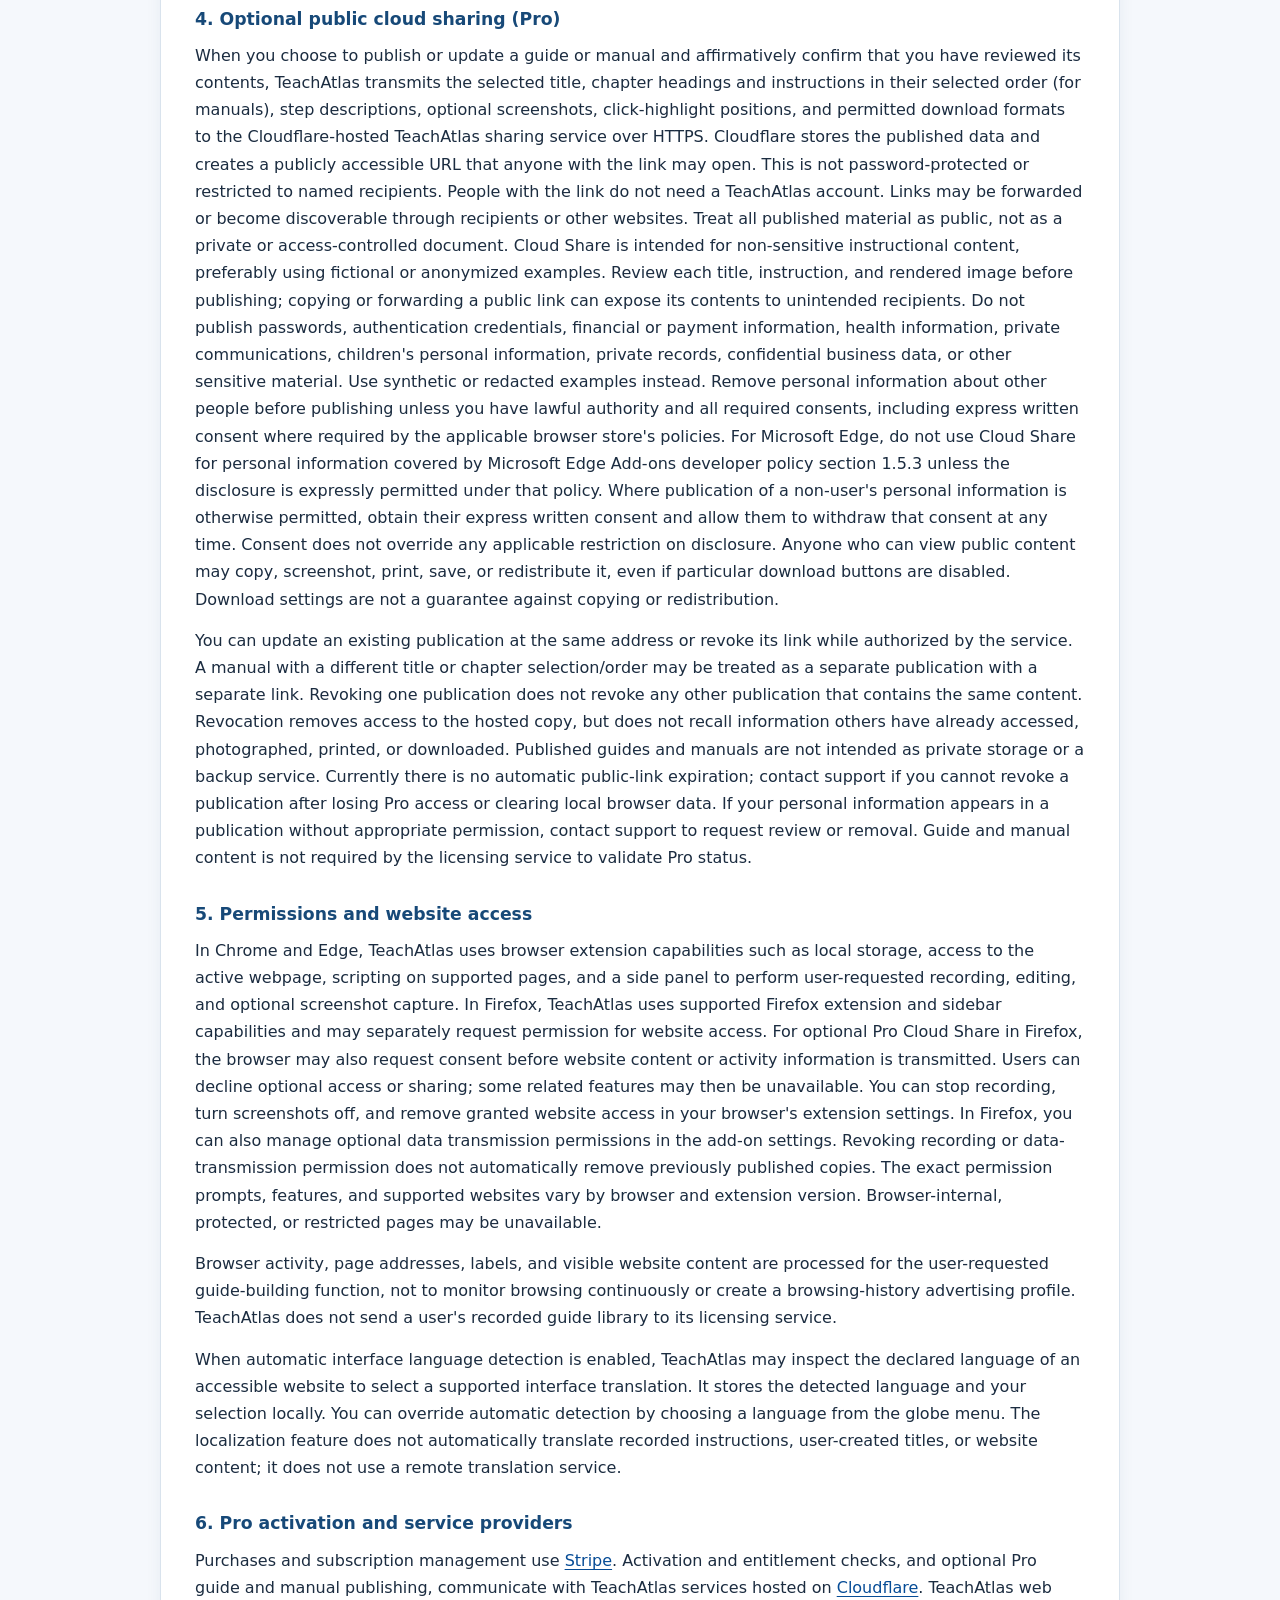
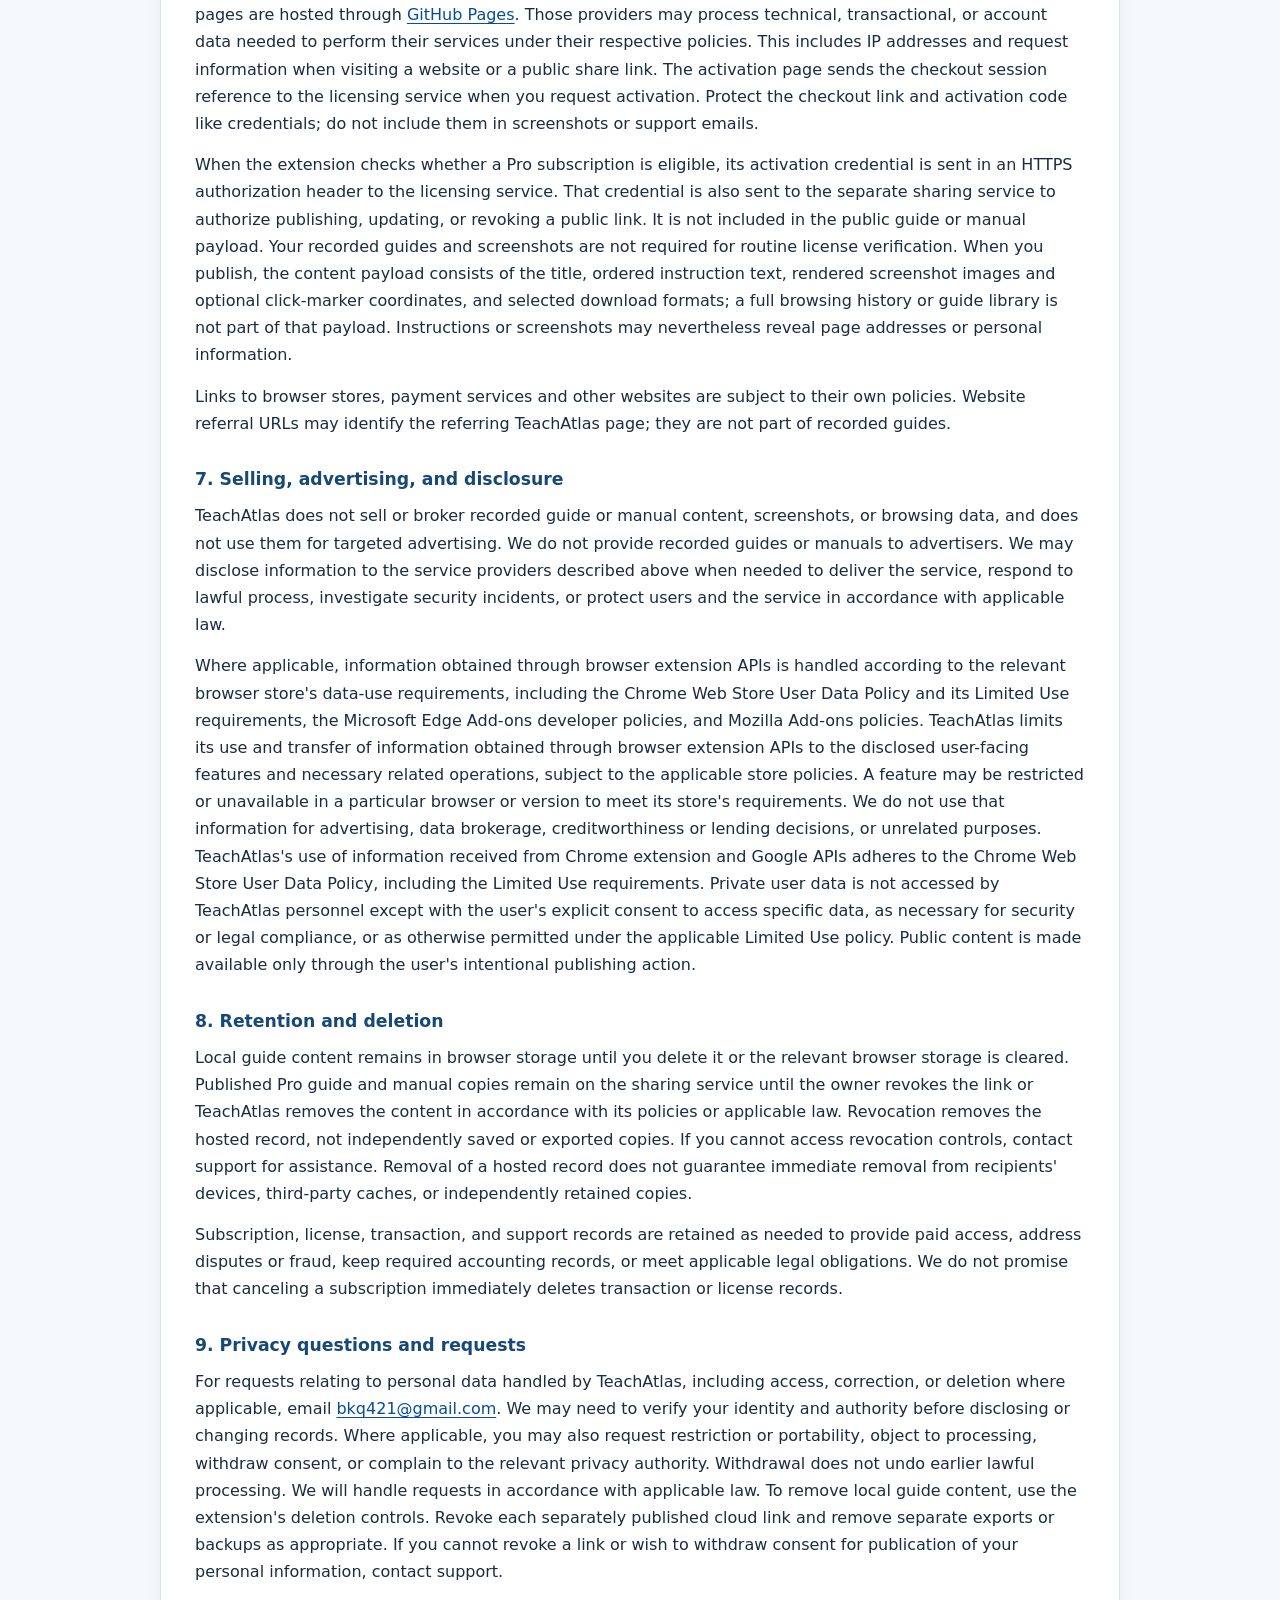
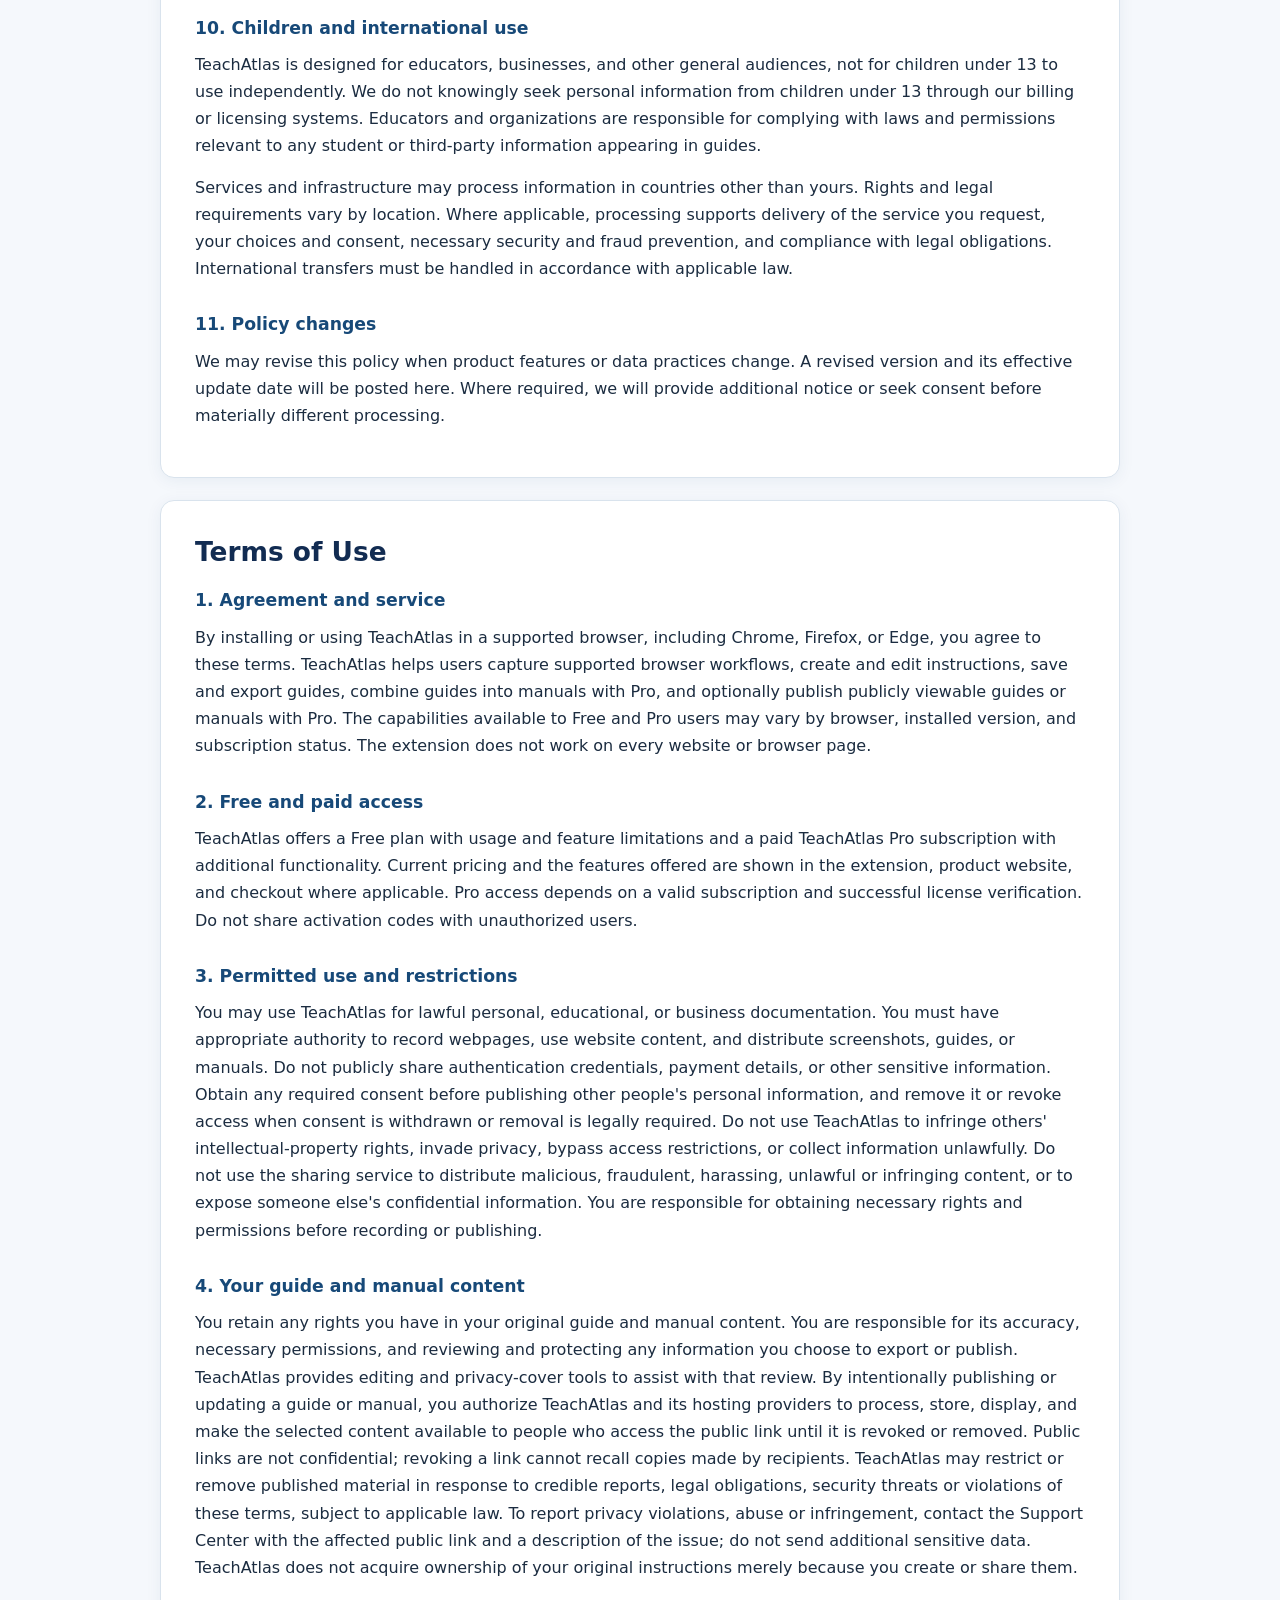
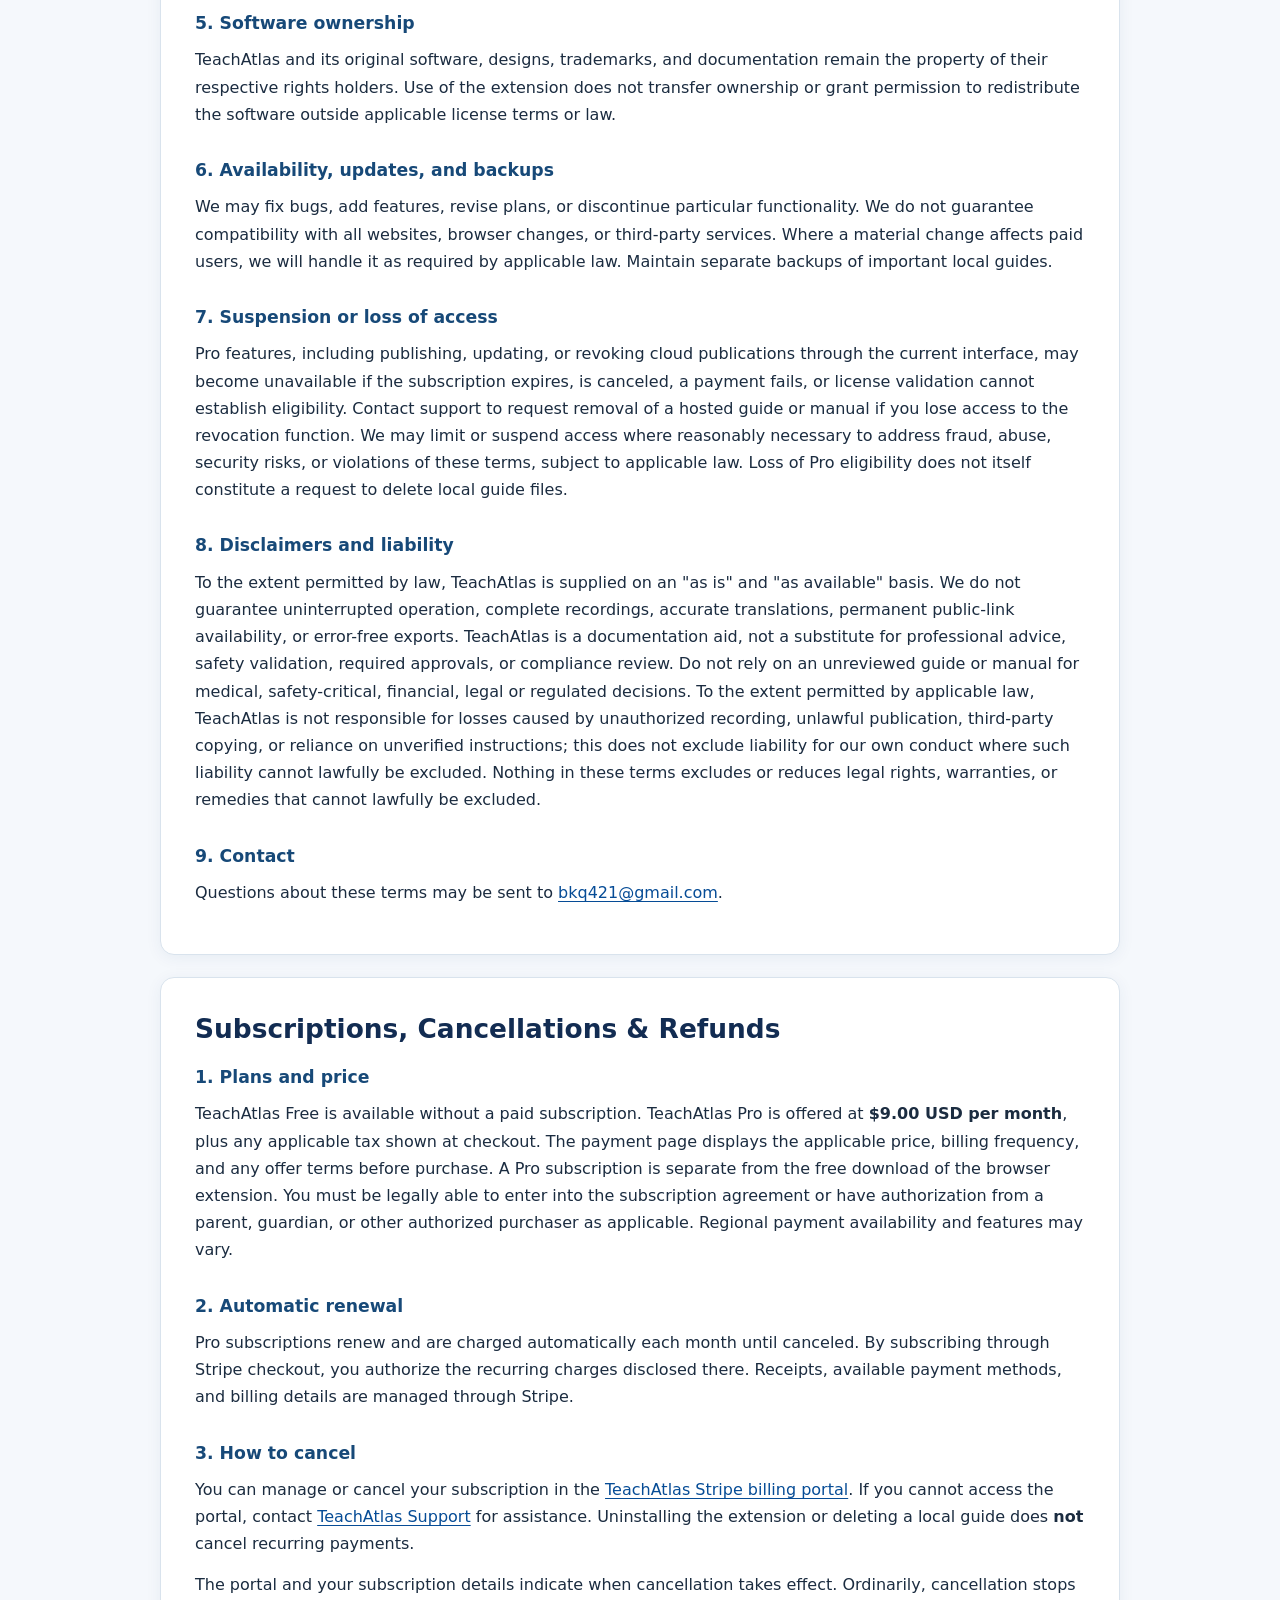
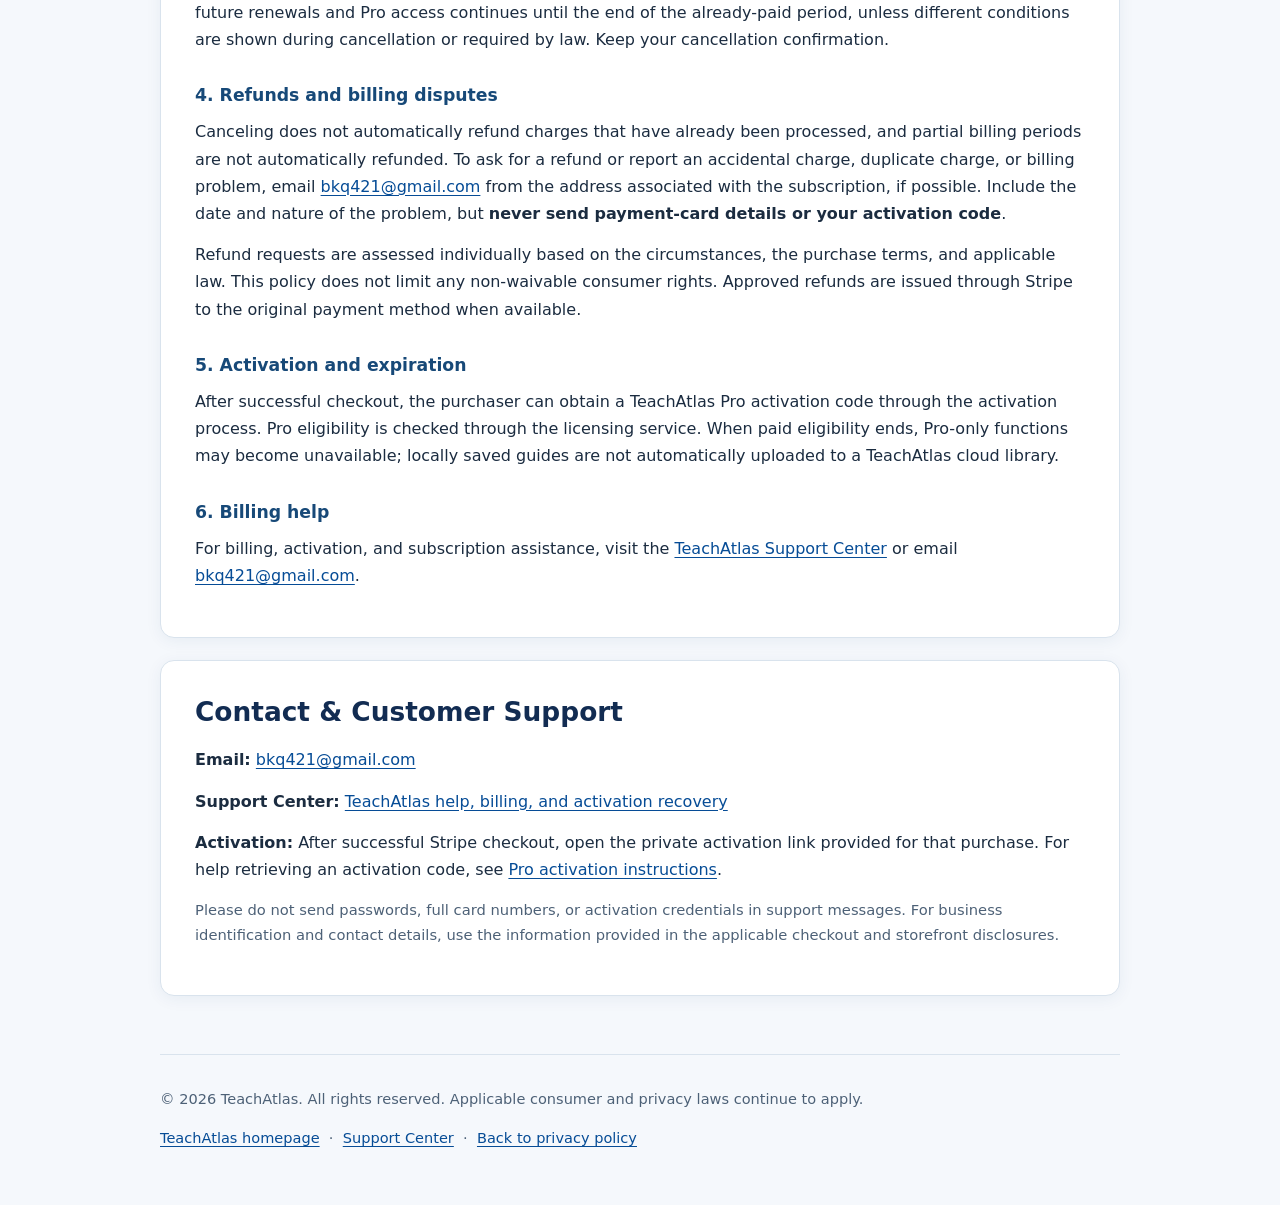
==== commit b1a8c048: "Add Government subscription page to shared navigation" ====
--- a/index.html
+++ b/index.html
@@ -73,7 +73,8 @@
       <a href="home.html">Home</a>
       <a href="home.html#how">How it works</a>
       <a href="home.html#pricing">Pricing</a>
-      <a href="support.html">Support</a>
+      <a href="government.html">Government</a>
+        <a href="support.html">Support</a>
     </nav>
     <a class="ta-site-install" href="https://chromewebstore.google.com/detail/hfdninhgfekgelahihnpicfgckiepjgm?utm_source=teachatlas_website&amp;utm_medium=referral&amp;utm_campaign=global_header">Install Free</a>
     <details class="ta-site-mobile-menu">
@@ -82,6 +83,7 @@
         <a href="home.html">Home</a>
         <a href="home.html#how">How it works</a>
         <a href="home.html#pricing">Pricing</a>
+        <a href="government.html">Government</a>
         <a href="support.html">Support</a>
         <a href="index.html#privacy">Privacy &amp; Terms</a>
       </nav>
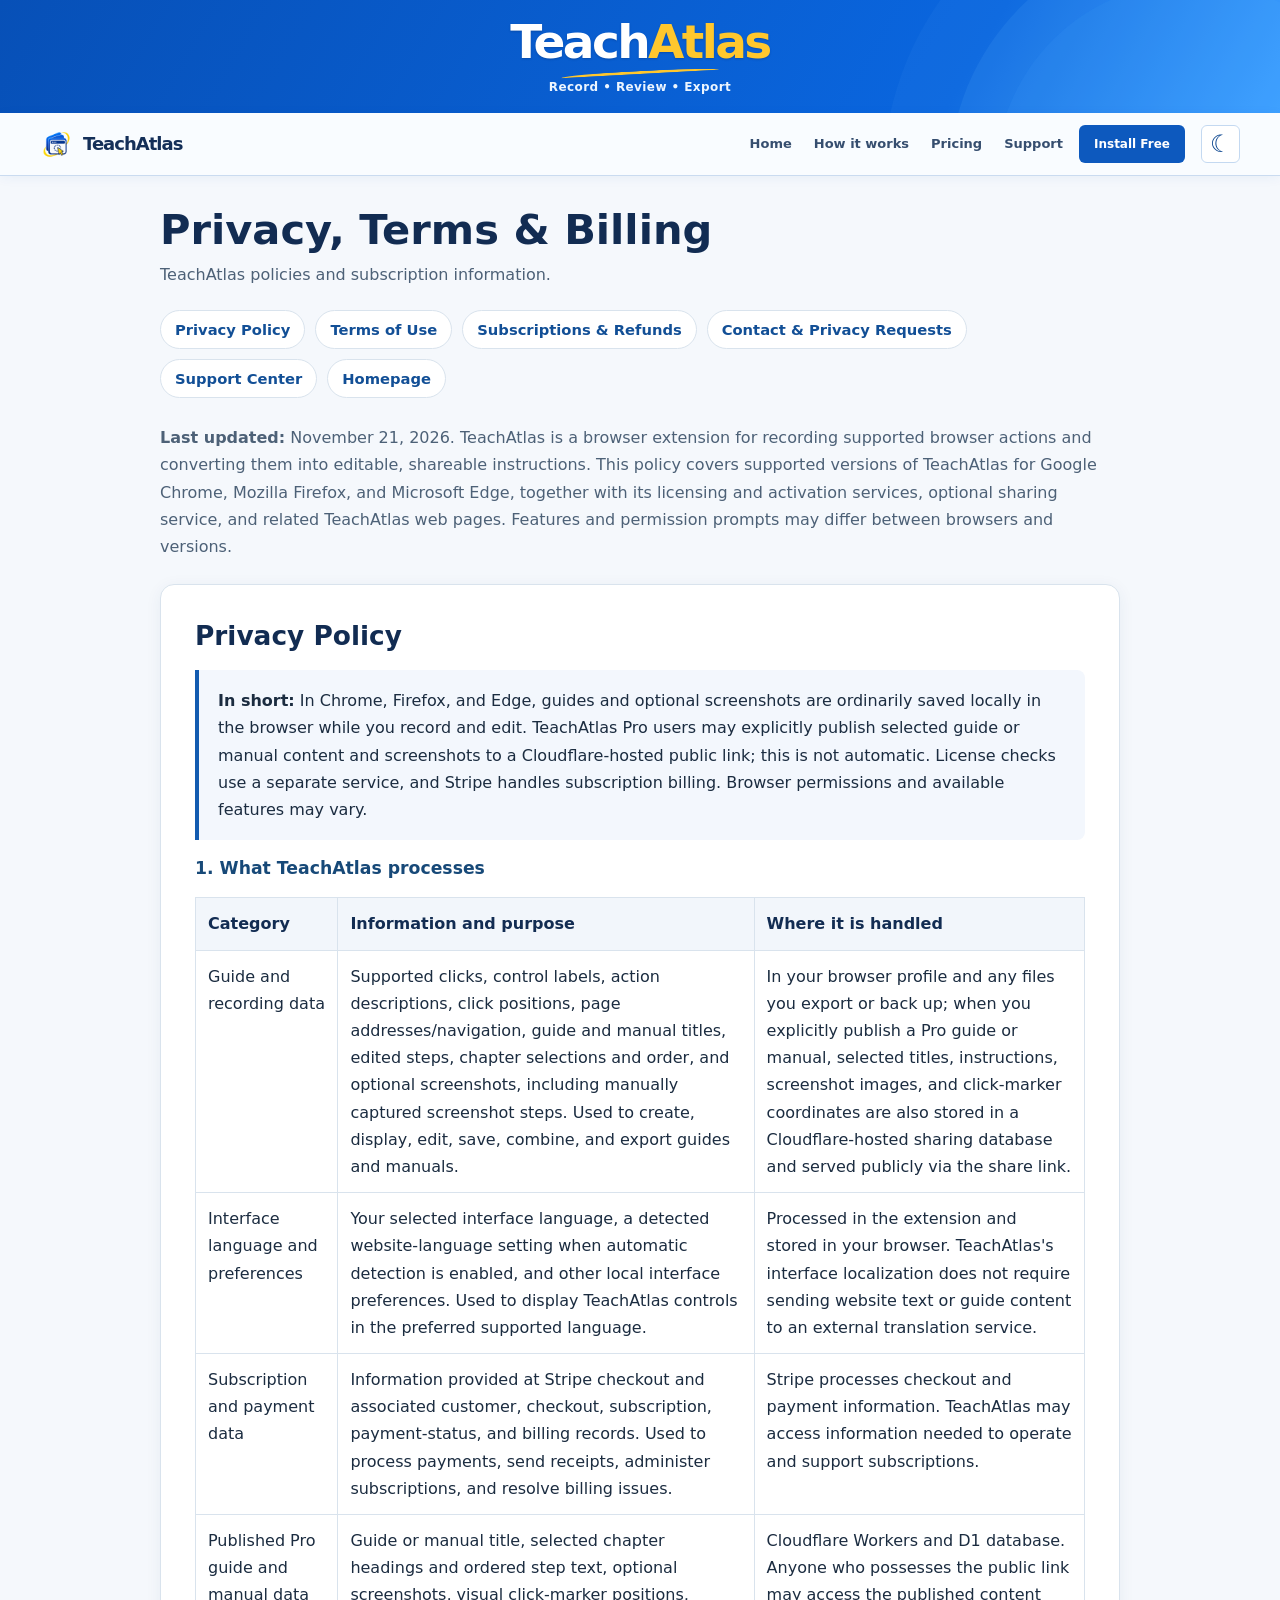
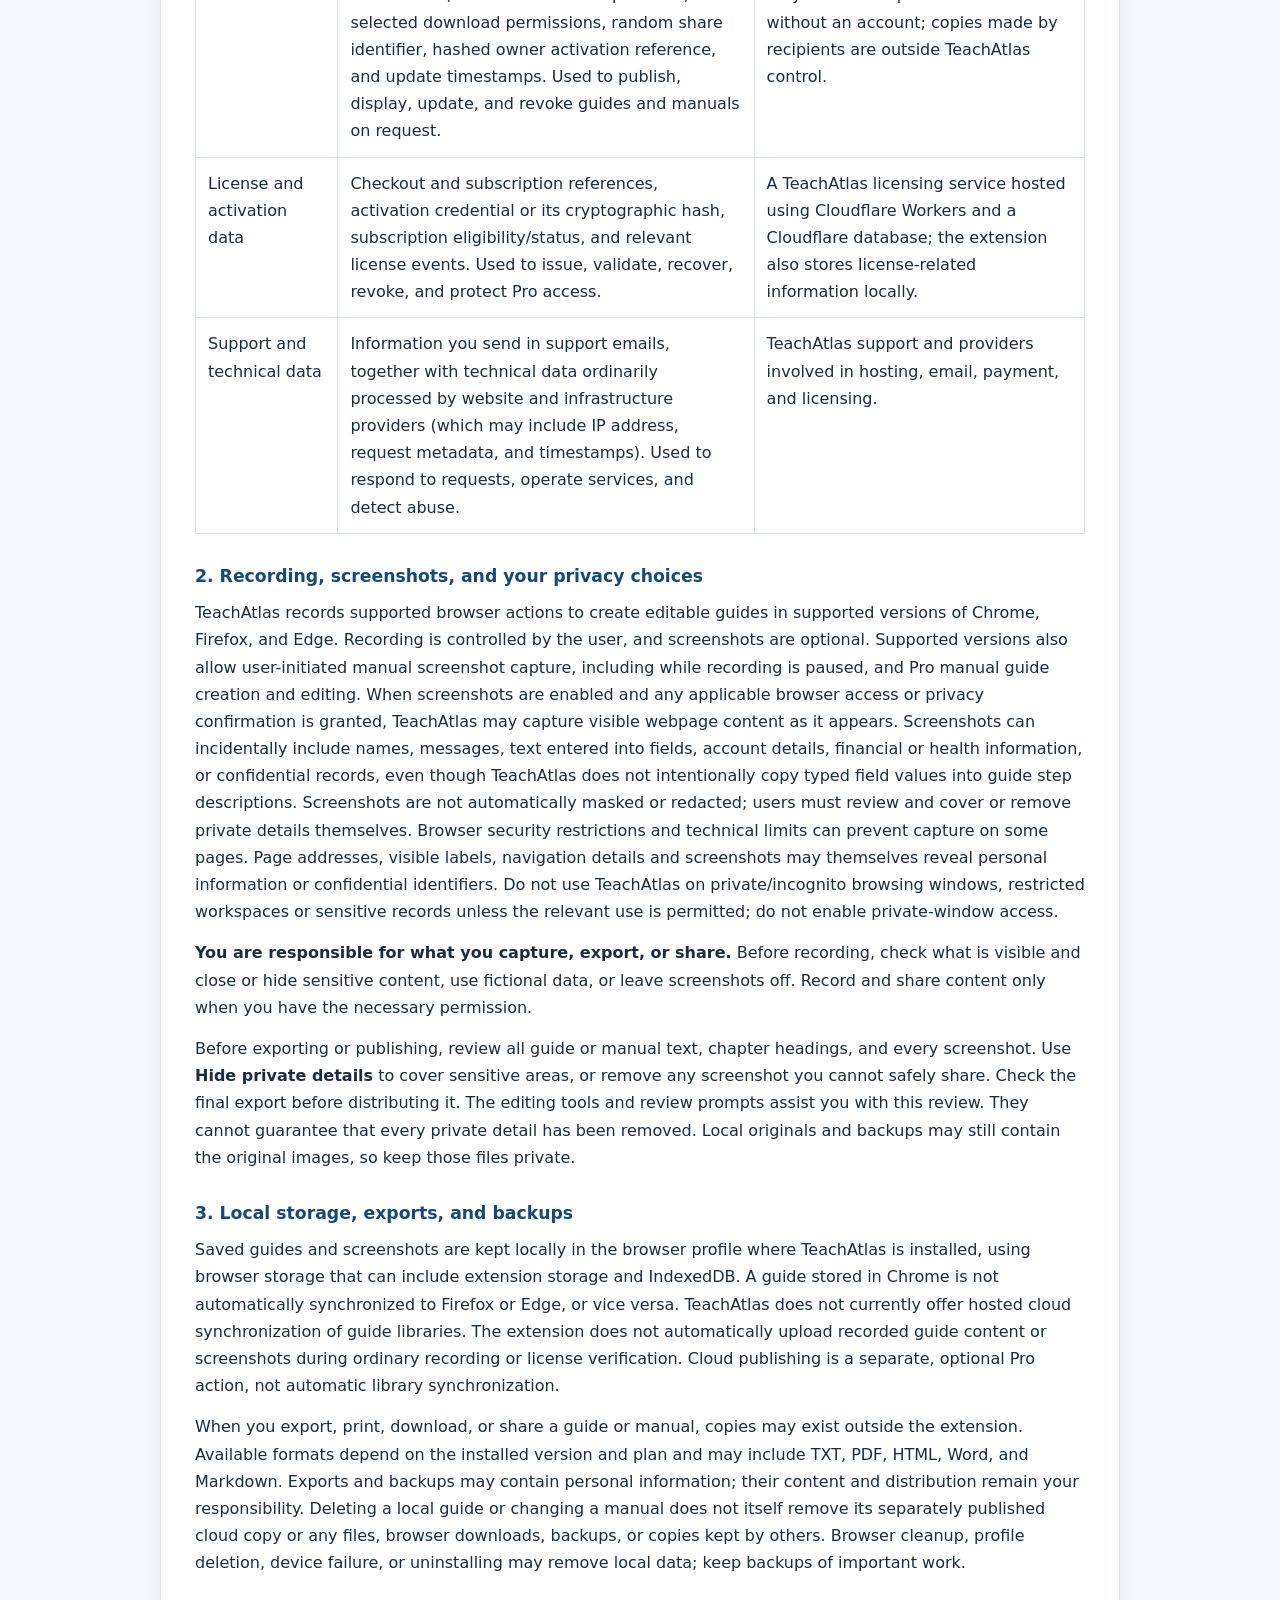
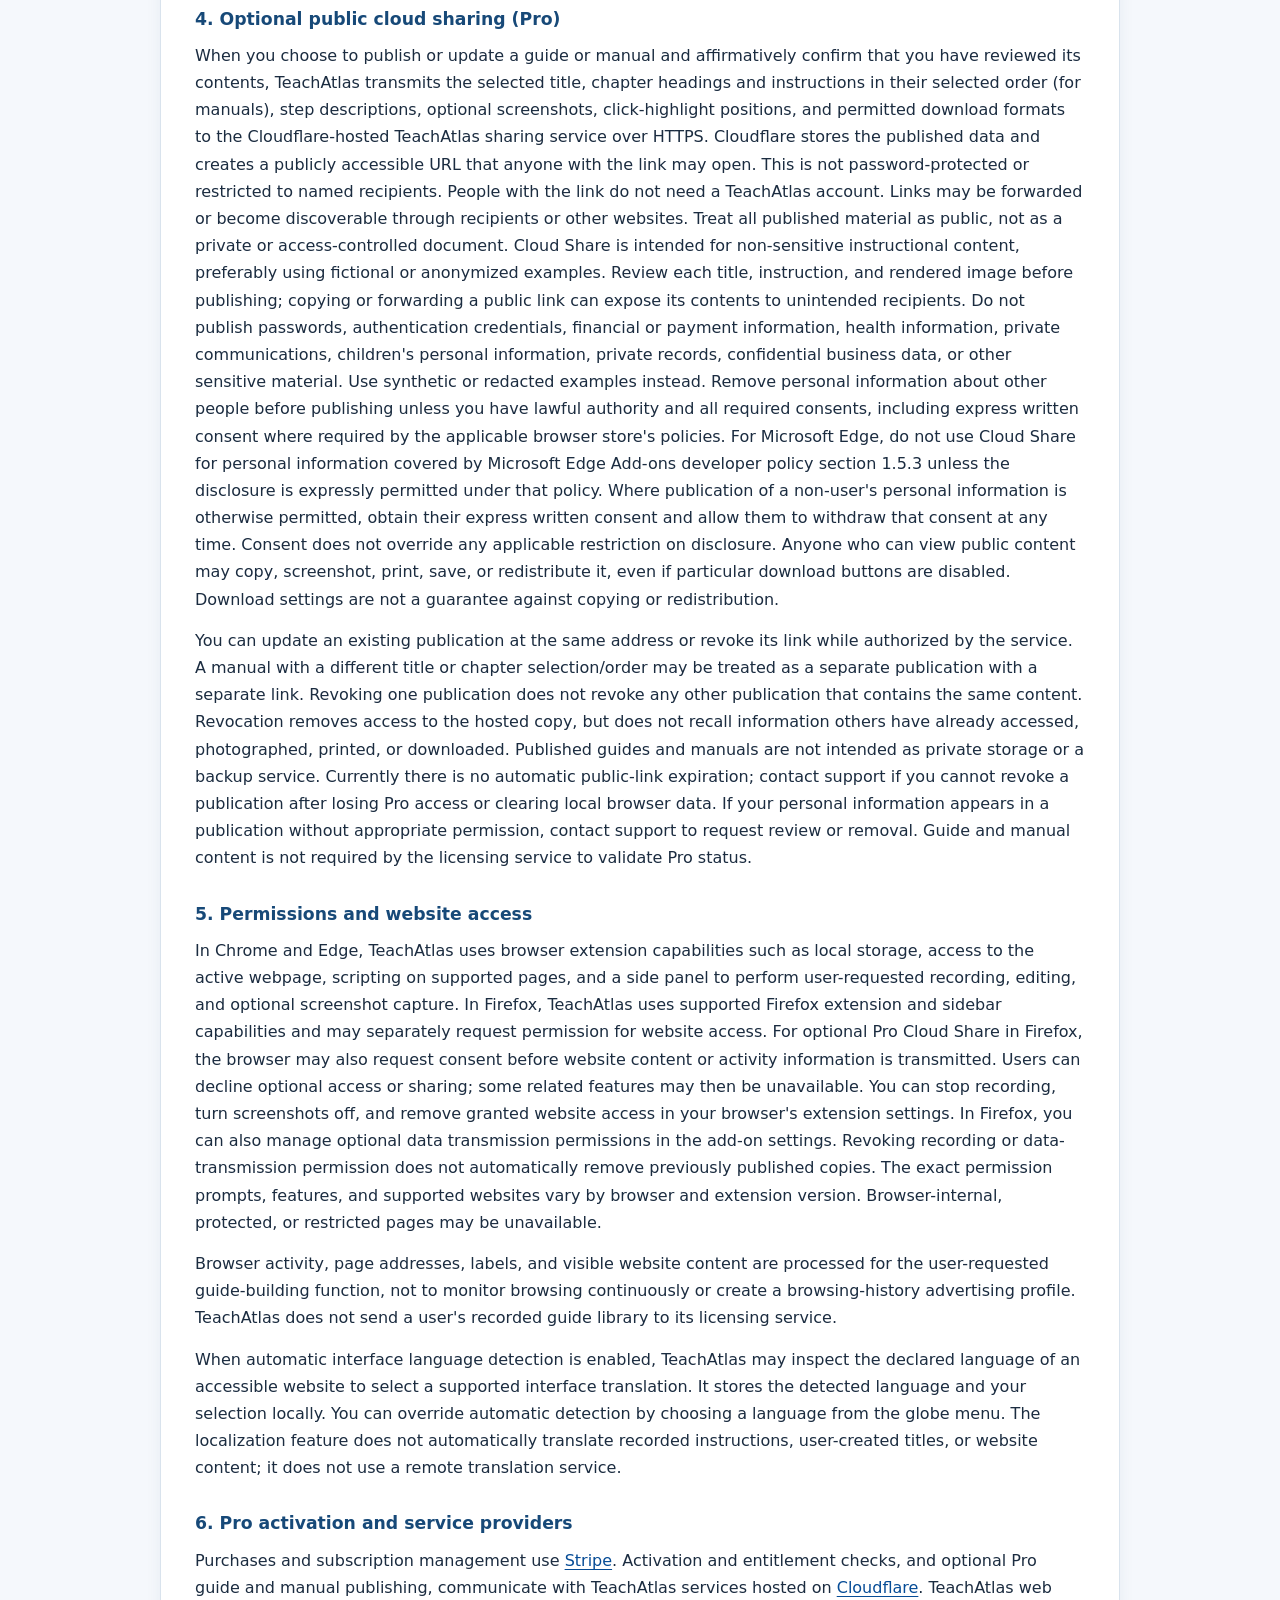
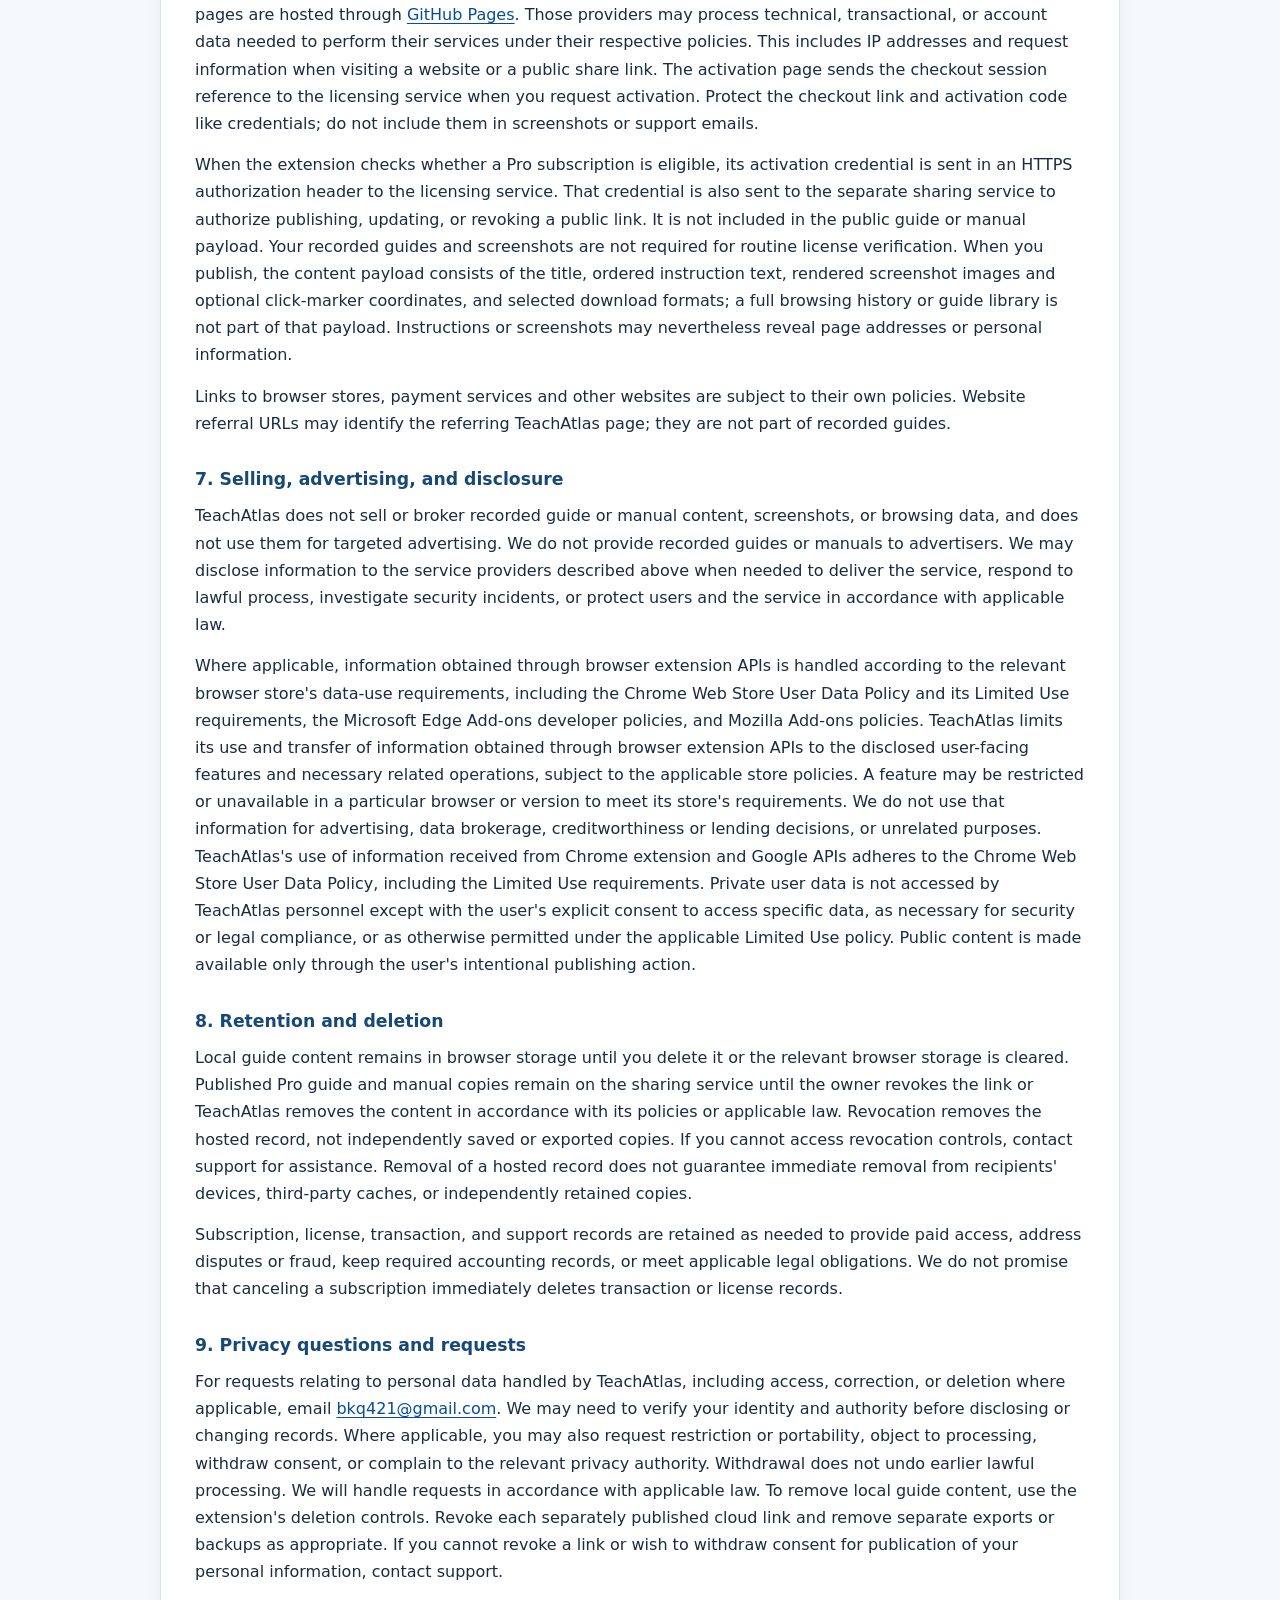
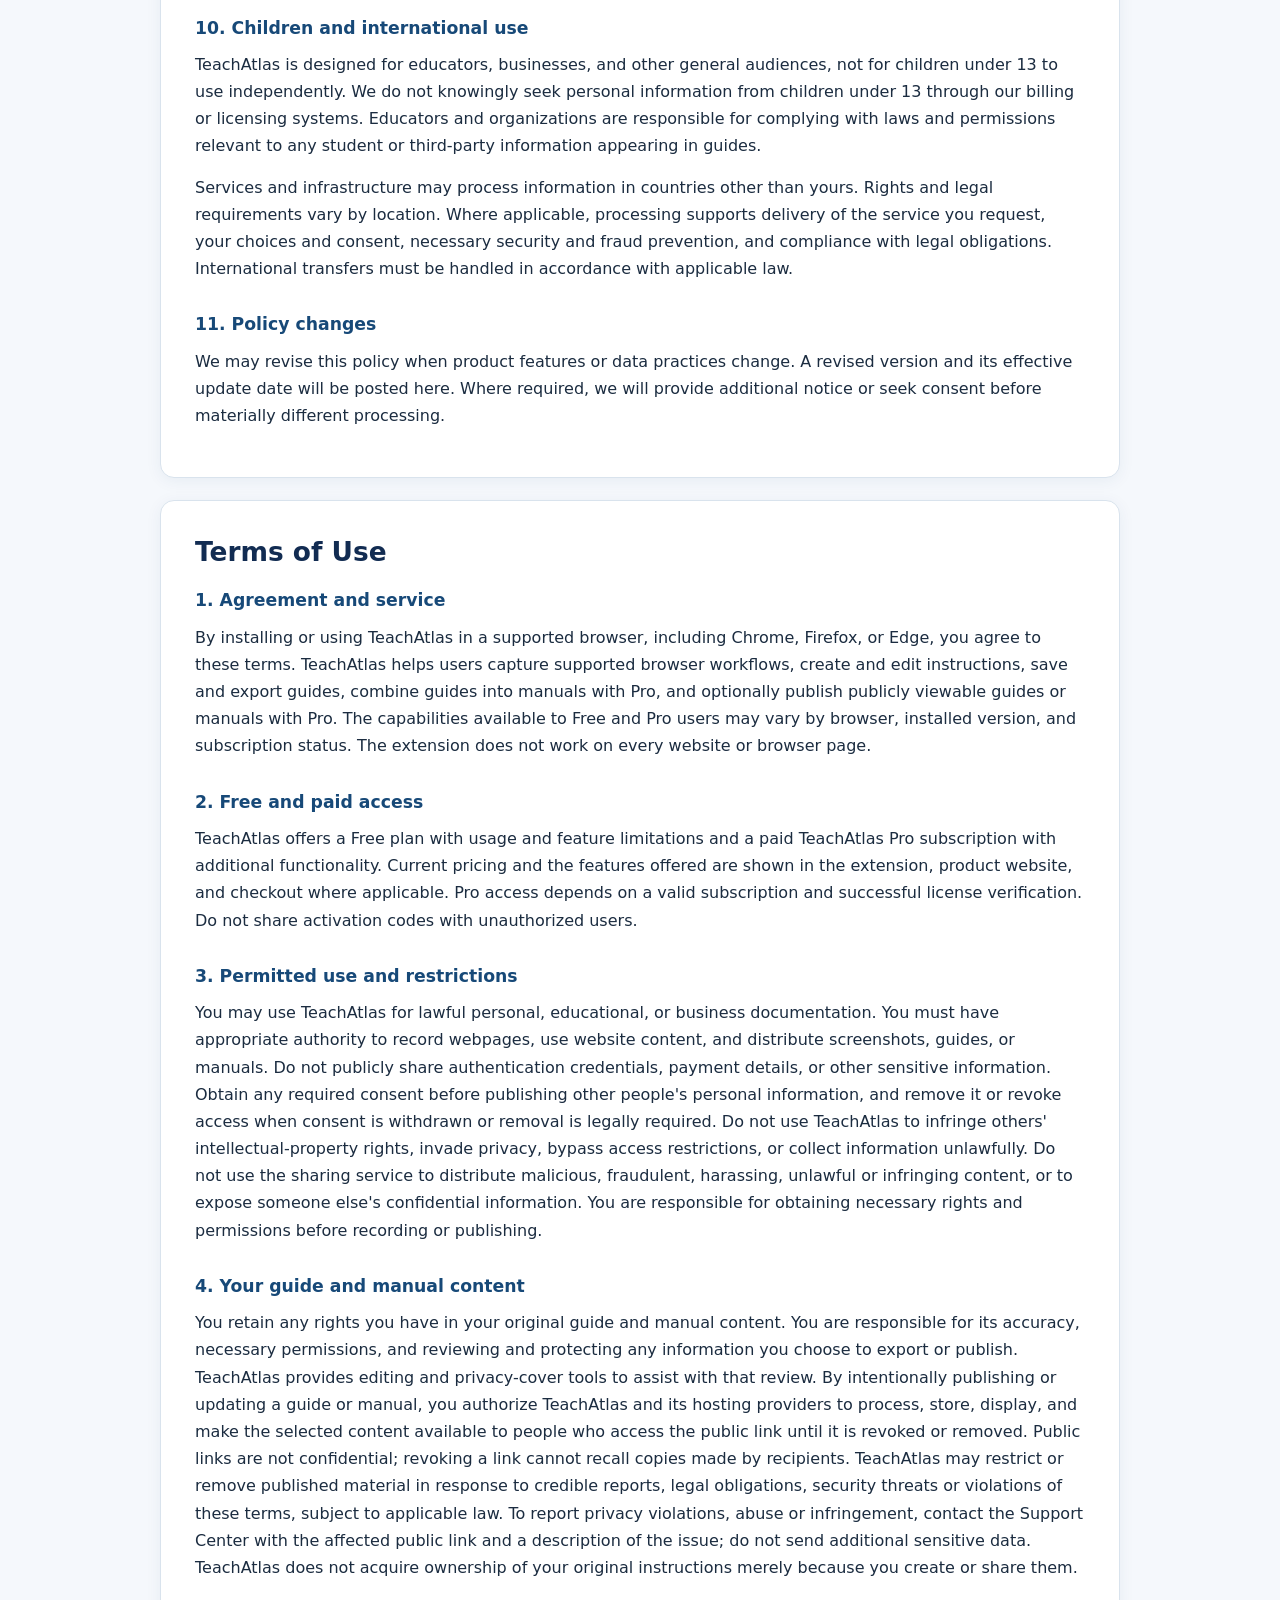
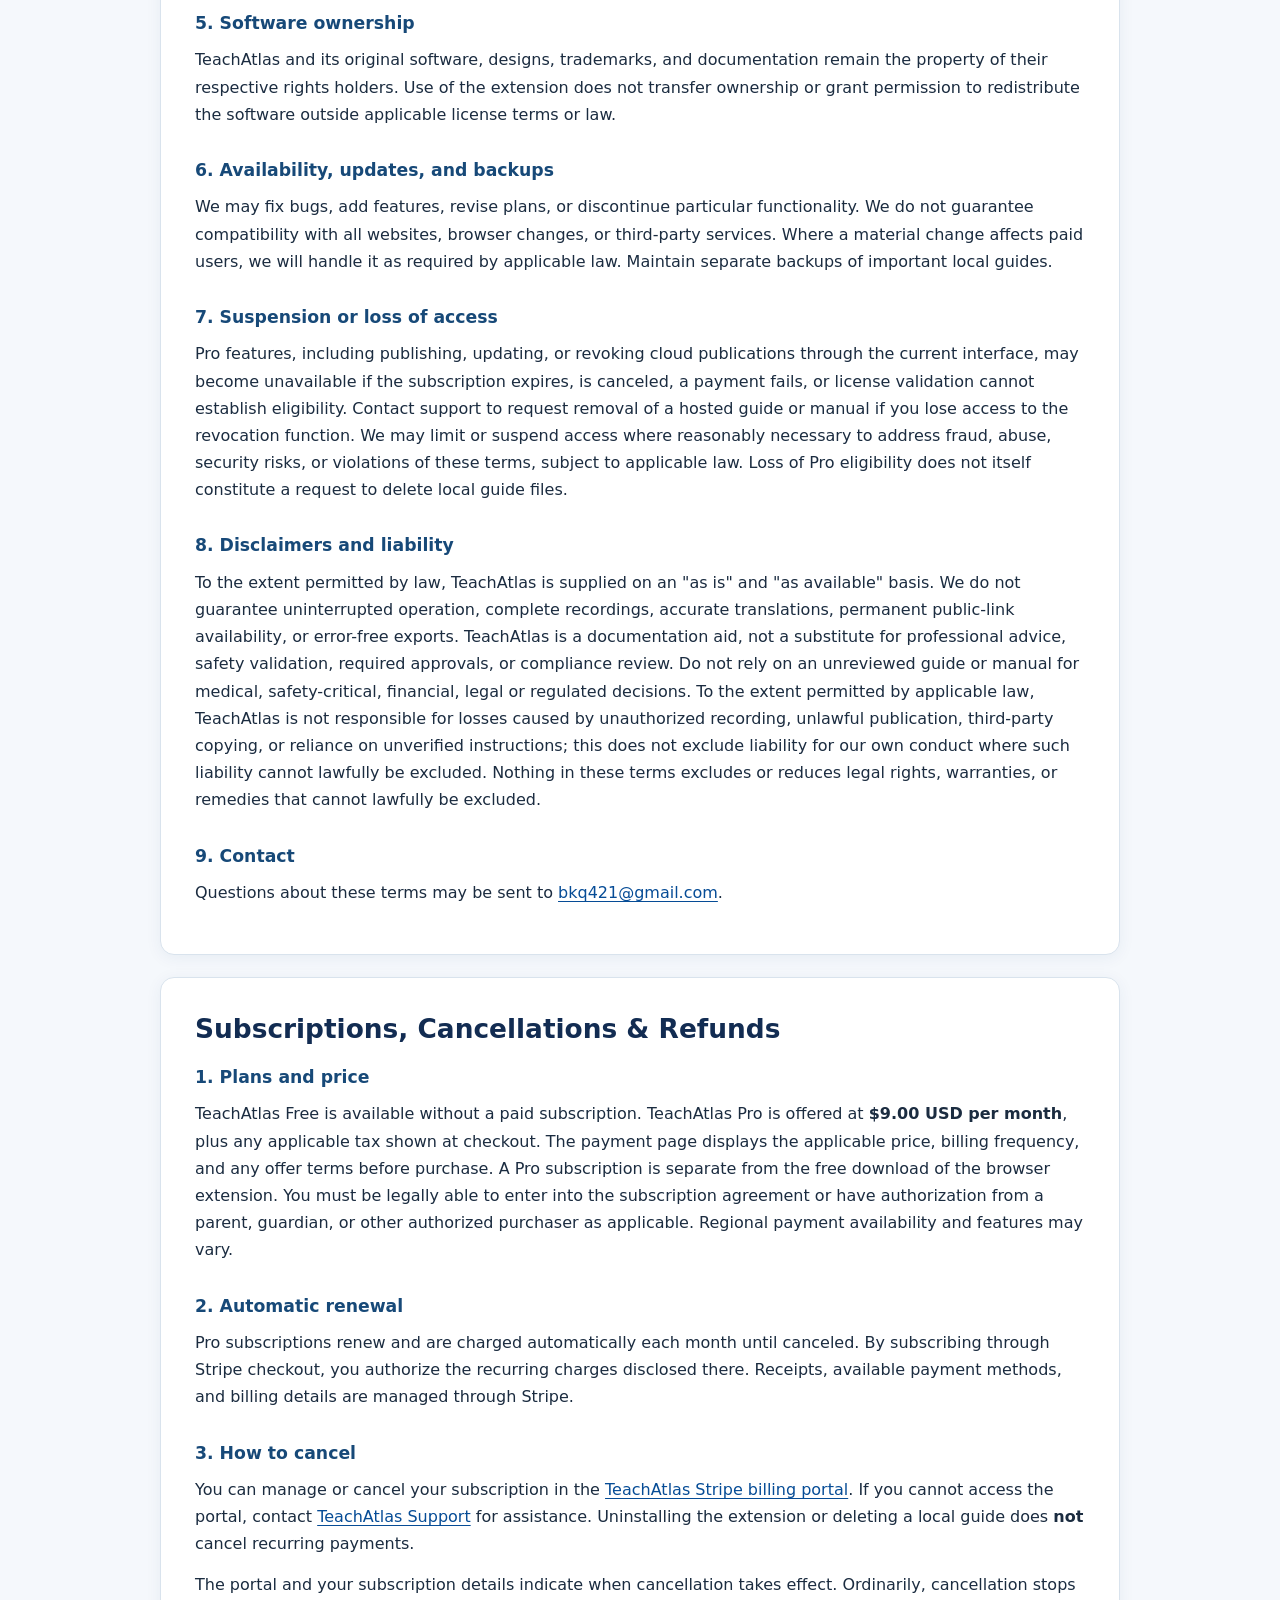
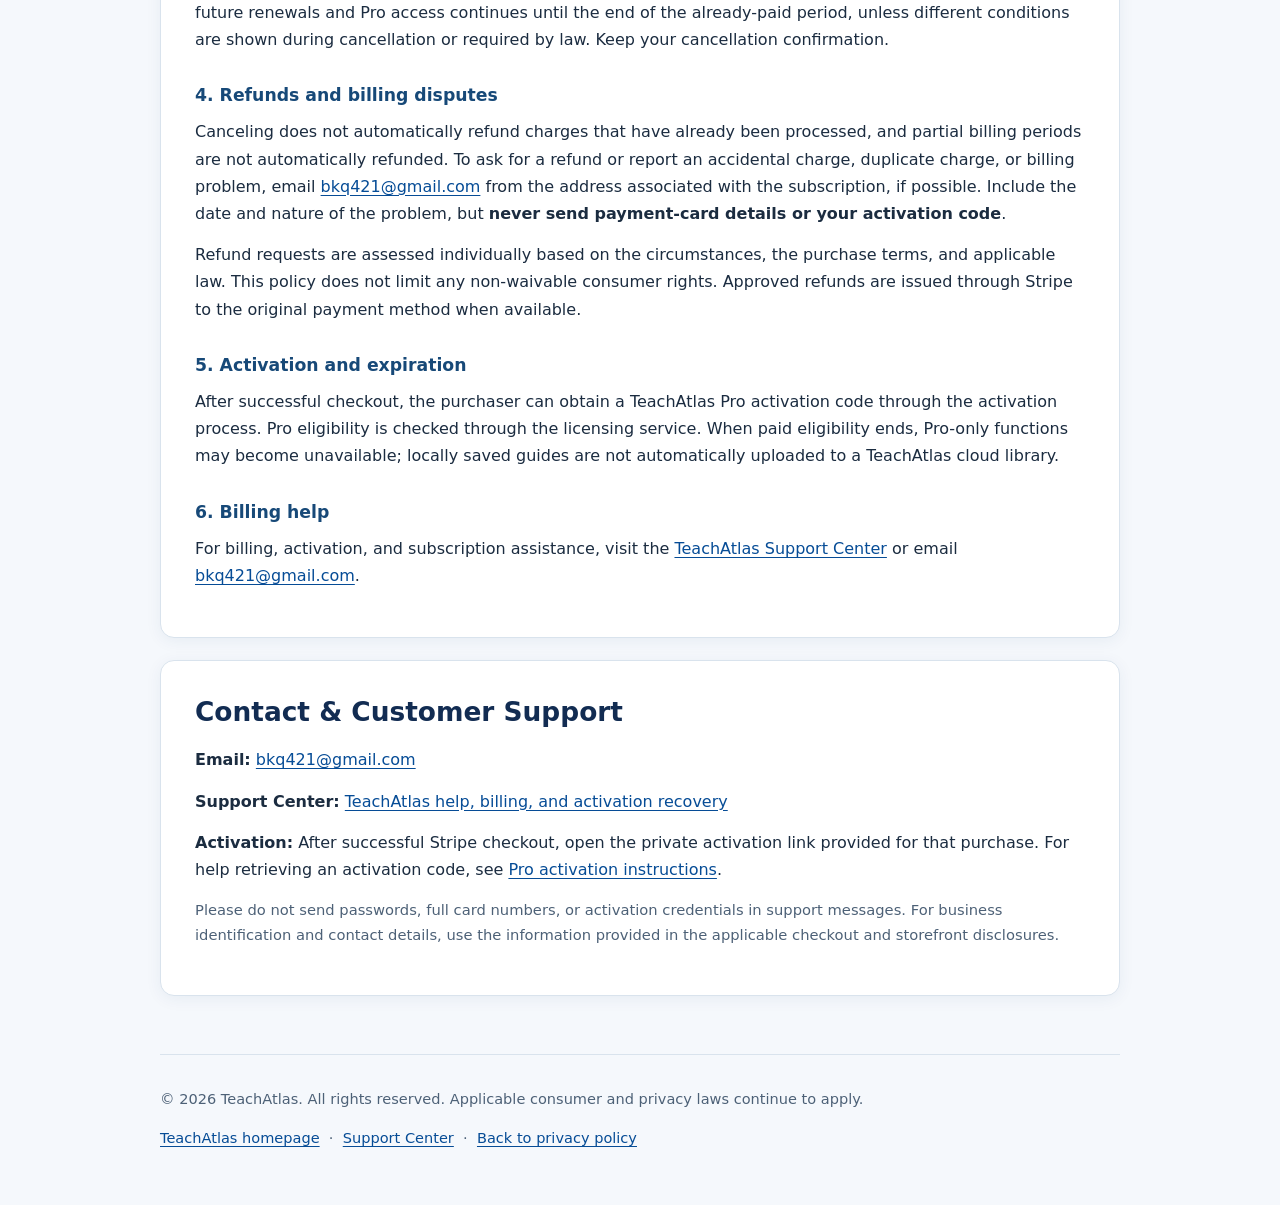
==== commit df3df074: "Hide draft government page from live site navigation" ====
--- a/index.html
+++ b/index.html
@@ -73,7 +73,6 @@
       <a href="home.html">Home</a>
       <a href="home.html#how">How it works</a>
       <a href="home.html#pricing">Pricing</a>
-      <a href="government.html">Government</a>
         <a href="support.html">Support</a>
     </nav>
     <a class="ta-site-install" href="https://chromewebstore.google.com/detail/hfdninhgfekgelahihnpicfgckiepjgm?utm_source=teachatlas_website&amp;utm_medium=referral&amp;utm_campaign=global_header">Install Free</a>
@@ -83,7 +82,6 @@
         <a href="home.html">Home</a>
         <a href="home.html#how">How it works</a>
         <a href="home.html#pricing">Pricing</a>
-        <a href="government.html">Government</a>
         <a href="support.html">Support</a>
         <a href="index.html#privacy">Privacy &amp; Terms</a>
       </nav>
